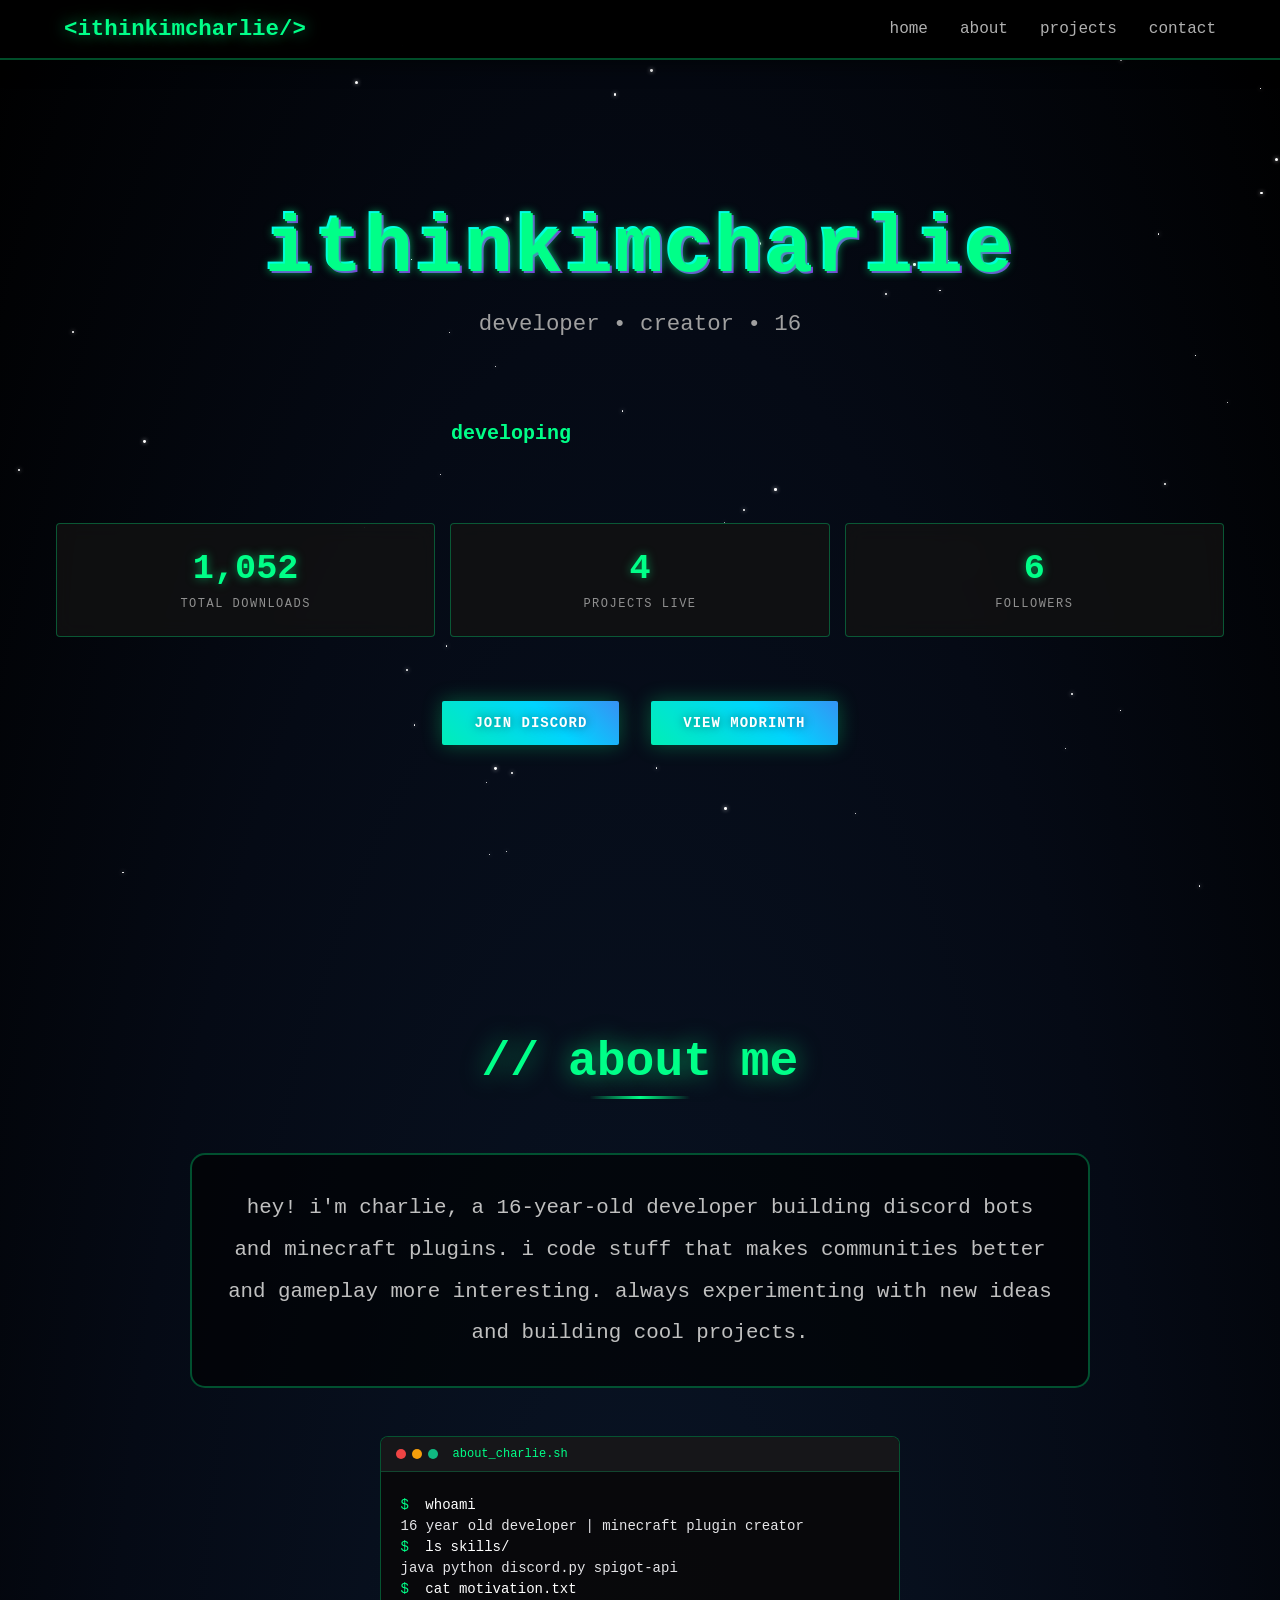
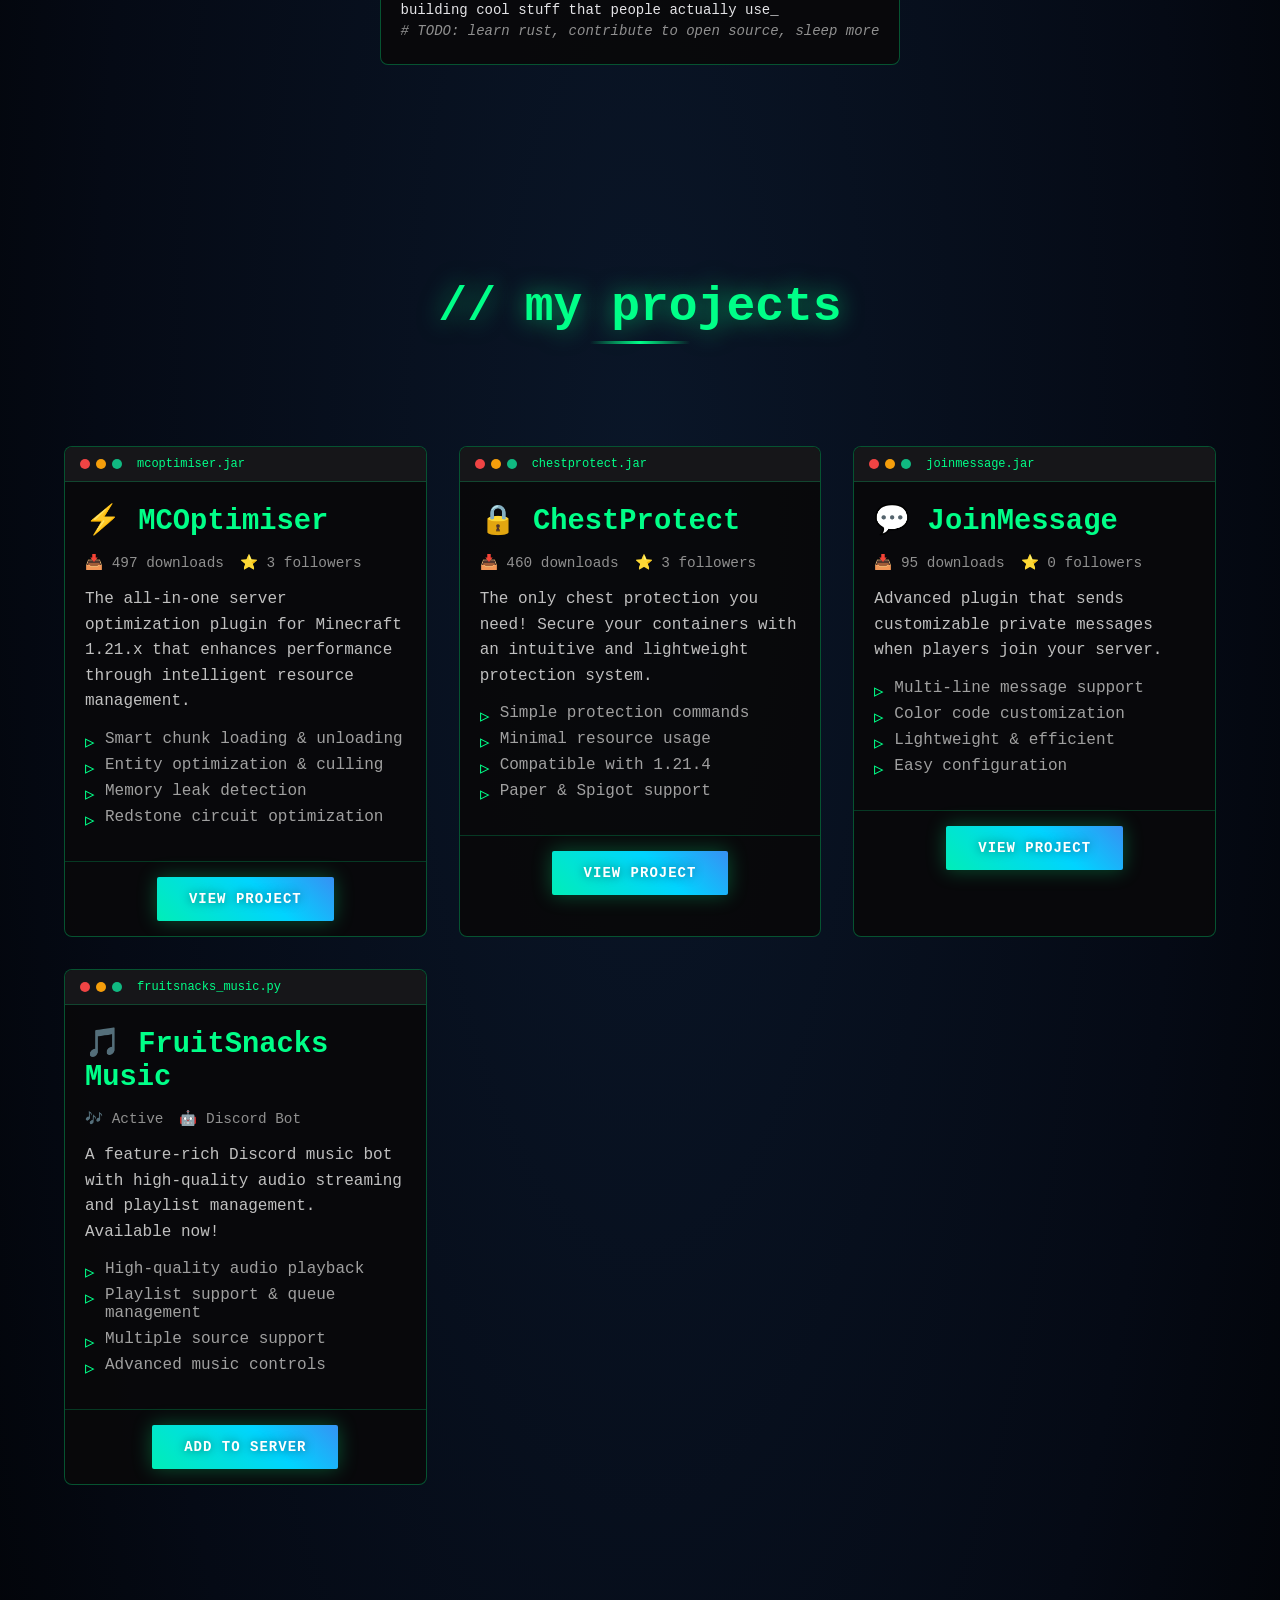
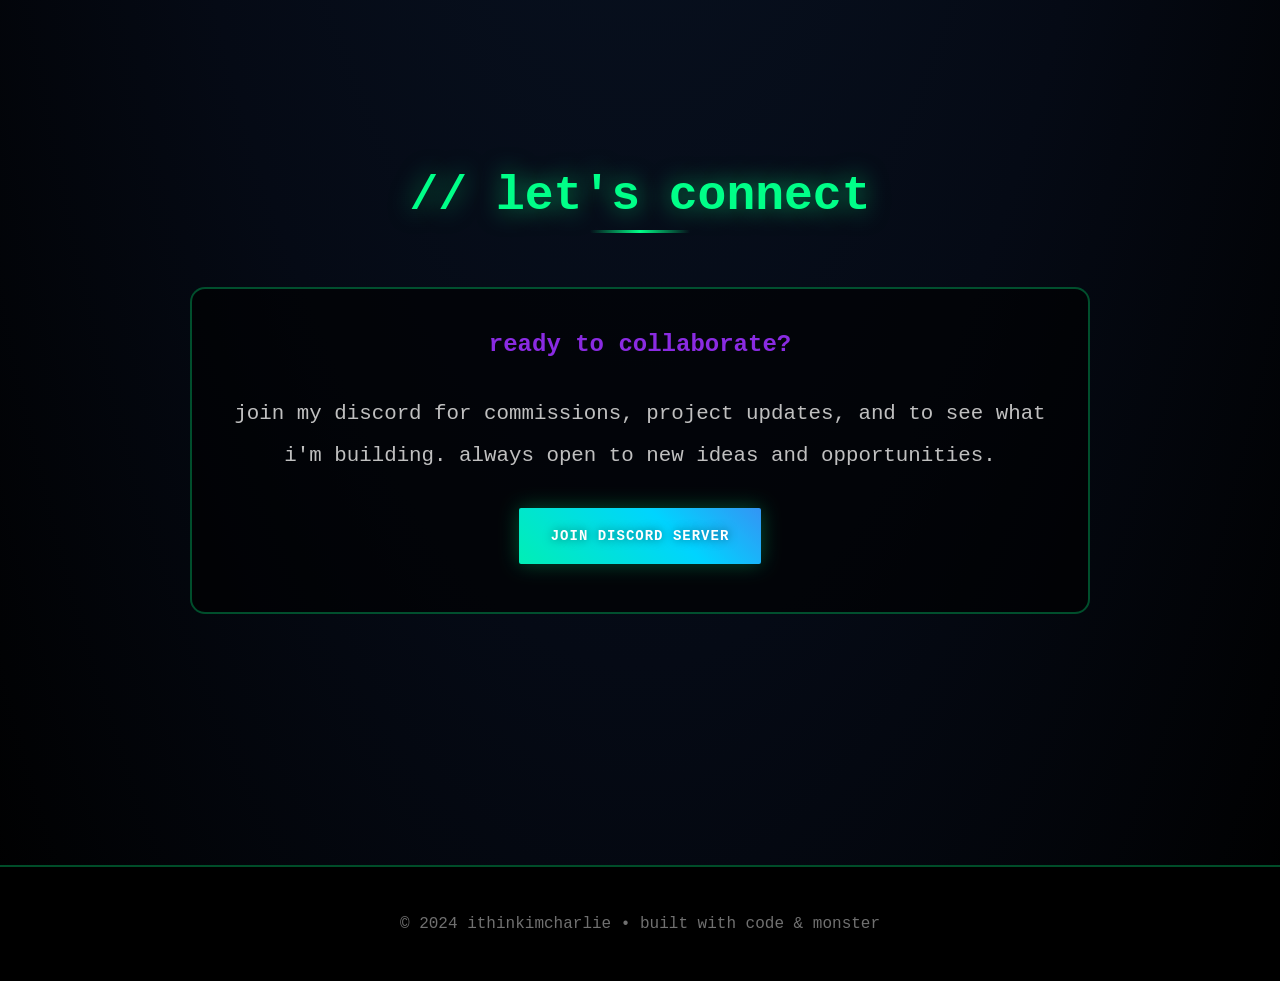
==== index.html @ c71af27c "Update index.html" ====
<!DOCTYPE html>
<html lang="en">
<head>
    <meta charset="UTF-8">
    <meta name="viewport" content="width=device-width, initial-scale=1.0">
    <title>ithinkimcharlie - Developer & Creator</title>
    <link rel="stylesheet" href="styles.css">
</head>
<body>
    <div class="animated-bg">
        <div class="galaxy" id="galaxy"></div>
    </div>

    <nav>
        <div class="logo">&lt;ithinkimcharlie/&gt;</div>
        <div class="hamburger" id="hamburger">
            <span></span>
            <span></span>
            <span></span>
        </div>
        <ul class="nav-links" id="navLinks">
            <li><a href="#home">home</a></li>
            <li><a href="#about">about</a></li>
            <li><a href="#projects">projects</a></li>
            <li><a href="#contact">contact</a></li>
        </ul>
    </nav>

    <section id="home" class="hero">
        <h1 class="glitch">ithinkimcharlie</h1>
        <p>developer • creator • 16</p>
        
        <!-- COMPONENT 1: Text Cycling Loader with "developing" prefix -->
        <div class="loader-container">
            <span class="loader-prefix">developing</span>
            <div class="loader">
                <span>minecraft plugins</span>
                <span>discord bots</span>
                <span>cool projects</span>
            </div>
        </div>

        <!-- COMPONENT 2: Stats Cards -->
        <div class="stats-container-stretched">
            <div class="stat-card-flat">
                <div class="stat-inner">
                    <span class="stat-value">1,052</span>
                    <span class="stat-label">Total Downloads</span>
                </div>
            </div>
            <div class="stat-card-flat">
                <div class="stat-inner">
                    <span class="stat-value">4</span>
                    <span class="stat-label">Projects Live</span>
                </div>
            </div>
            <div class="stat-card-flat">
                <div class="stat-inner">
                    <span class="stat-value">6</span>
                    <span class="stat-label">Followers</span>
                </div>
            </div>
        </div>

        <!-- COMPONENT 4: CTA Buttons (StealthWorm Galaxy style) -->
        <div class="cta-buttons">
            <a href="https://dsc.gg/fruitsnacks" class="add-server-btn" target="_blank">
                <span>Join Discord</span>
            </a>
            <a href="https://modrinth.com/user/therealmangoosey" class="add-server-btn" target="_blank">
                <span>View Modrinth</span>
            </a>
        </div>
    </section>

    <section id="about">
        <h2 class="section-title">// about me</h2>
        <div class="about-content">
            <p>hey! i'm charlie, a 16-year-old developer building discord bots and minecraft plugins. i code stuff that makes communities better and gameplay more interesting. always experimenting with new ideas and building cool projects.</p>
        </div>

        <!-- Terminal Style Info -->
        <div class="terminal-card" style="max-width: 800px; margin: 0 auto;">
            <div class="terminal-header">
                <div class="terminal-buttons">
                    <span class="t-dot red"></span>
                    <span class="t-dot yellow"></span>
                    <span class="t-dot green"></span>
                </div>
                <div class="terminal-title">about_charlie.sh</div>
            </div>
            <div class="terminal-content">
                <p class="t-line"><span class="t-prompt">$</span> whoami</p>
                <p class="t-line t-output">16 year old developer | minecraft plugin creator</p>
                <p class="t-line"><span class="t-prompt">$</span> ls skills/</p>
                <p class="t-line t-output">java  python  discord.py  spigot-api</p>
                <p class="t-line"><span class="t-prompt">$</span> cat motivation.txt</p>
                <p class="t-line t-output">building cool stuff that people actually use_</p>
                <p class="t-line t-comment"># TODO: learn rust, contribute to open source, sleep more</p>
            </div>
        </div>
    </section>

    <section id="projects">
        <h2 class="section-title">// my projects</h2>
        
        <!-- COMPONENT 3: Project Cards (pharmacist-sabot style) -->
        <div class="projects-grid">
            <div class="terminal-card">
                <div class="terminal-header">
                    <div class="terminal-buttons">
                        <span class="t-dot red"></span>
                        <span class="t-dot yellow"></span>
                        <span class="t-dot green"></span>
                    </div>
                    <div class="terminal-title">mcoptimiser.jar</div>
                </div>
                <div class="terminal-content">
                    <h3 class="project-title">⚡ MCOptimiser</h3>
                    <div class="project-stats">
                        <span>📥 497 downloads</span>
                        <span>⭐ 3 followers</span>
                    </div>
                    
                    <p class="project-description">The all-in-one server optimization plugin for Minecraft 1.21.x that enhances performance through intelligent resource management.</p>
                    
                    <ul class="project-features">
                        <li>Smart chunk loading & unloading</li>
                        <li>Entity optimization & culling</li>
                        <li>Memory leak detection</li>
                        <li>Redstone circuit optimization</li>
                    </ul>
                </div>
                <div class="terminal-footer">
                    <a href="https://modrinth.com/plugin/mcoptimiser" class="add-server-btn" target="_blank">
                        <span>View Project</span>
                    </a>
                </div>
            </div>

            <div class="terminal-card">
                <div class="terminal-header">
                    <div class="terminal-buttons">
                        <span class="t-dot red"></span>
                        <span class="t-dot yellow"></span>
                        <span class="t-dot green"></span>
                    </div>
                    <div class="terminal-title">chestprotect.jar</div>
                </div>
                <div class="terminal-content">
                    <h3 class="project-title">🔒 ChestProtect</h3>
                    <div class="project-stats">
                        <span>📥 460 downloads</span>
                        <span>⭐ 3 followers</span>
                    </div>
                    
                    <p class="project-description">The only chest protection you need! Secure your containers with an intuitive and lightweight protection system.</p>
                    
                    <ul class="project-features">
                        <li>Simple protection commands</li>
                        <li>Minimal resource usage</li>
                        <li>Compatible with 1.21.4</li>
                        <li>Paper & Spigot support</li>
                    </ul>
                </div>
                <div class="terminal-footer">
                    <a href="https://modrinth.com/plugin/chestprotect" class="add-server-btn" target="_blank">
                        <span>View Project</span>
                    </a>
                </div>
            </div>

            <div class="terminal-card">
                <div class="terminal-header">
                    <div class="terminal-buttons">
                        <span class="t-dot red"></span>
                        <span class="t-dot yellow"></span>
                        <span class="t-dot green"></span>
                    </div>
                    <div class="terminal-title">joinmessage.jar</div>
                </div>
                <div class="terminal-content">
                    <h3 class="project-title">💬 JoinMessage</h3>
                    <div class="project-stats">
                        <span>📥 95 downloads</span>
                        <span>⭐ 0 followers</span>
                    </div>
                    
                    <p class="project-description">Advanced plugin that sends customizable private messages when players join your server.</p>
                    
                    <ul class="project-features">
                        <li>Multi-line message support</li>
                        <li>Color code customization</li>
                        <li>Lightweight & efficient</li>
                        <li>Easy configuration</li>
                    </ul>
                </div>
                <div class="terminal-footer">
                    <a href="https://modrinth.com/plugin/joinmessage" class="add-server-btn" target="_blank">
                        <span>View Project</span>
                    </a>
                </div>
            </div>

            <div class="terminal-card">
                <div class="terminal-header">
                    <div class="terminal-buttons">
                        <span class="t-dot red"></span>
                        <span class="t-dot yellow"></span>
                        <span class="t-dot green"></span>
                    </div>
                    <div class="terminal-title">fruitsnacks_music.py</div>
                </div>
                <div class="terminal-content">
                    <h3 class="project-title">🎵 FruitSnacks Music</h3>
                    <div class="project-stats">
                        <span>🎶 Active</span>
                        <span>🤖 Discord Bot</span>
                    </div>
                    
                    <p class="project-description">A feature-rich Discord music bot with high-quality audio streaming and playlist management. Available now!</p>
                    
                    <ul class="project-features">
                        <li>High-quality audio playback</li>
                        <li>Playlist support & queue management</li>
                        <li>Multiple source support</li>
                        <li>Advanced music controls</li>
                    </ul>
                </div>
                <div class="terminal-footer">
                    <a href="https://dsc.gg/fruitsnacks" class="add-server-btn" target="_blank">
                        <span>Add to Server</span>
                    </a>
                </div>
            </div>
        </div>
    </section>

    <section id="contact">
        <h2 class="section-title">// let's connect</h2>
        <div class="about-content">
            <h3 style="color: #8a2be2; margin-bottom: 1.5rem; font-size: 1.5rem;">ready to collaborate?</h3>
            <p>join my discord for commissions, project updates, and to see what i'm building. always open to new ideas and opportunities.</p>
            <div style="margin-top: 2rem;">
                <a href="https://dsc.gg/fruitsnacks" class="add-server-btn" target="_blank">
                    <span>Join Discord Server</span>
                </a>
            </div>
        </div>
    </section>

    <footer>
        <p>© 2024 ithinkimcharlie • built with code & monster</p>
    </footer>

    <script>
        // Generate stars
        const galaxy = document.getElementById('galaxy');
        for (let i = 0; i < 500; i++) {
            const star = document.createElement('div');
            star.className = 'star';
            const size = Math.random() * 3 + 0.5;
            star.style.width = size + 'px';
            star.style.height = size + 'px';
            star.style.left = Math.random() * 100 + '%';
            star.style.top = Math.random() * 300 + '%';
            star.style.animationDelay = Math.random() * 5 + 's';
            galaxy.appendChild(star);
        }

        // Mobile menu
        const hamburger = document.getElementById('hamburger');
        const navLinks = document.getElementById('navLinks');
        
        hamburger.addEventListener('click', () => {
            navLinks.classList.toggle('active');
        });

        document.addEventListener('click', (e) => {
            if (!hamburger.contains(e.target) && !navLinks.contains(e.target)) {
                navLinks.classList.remove('active');
            }
        });

        // Smooth scrolling
        document.querySelectorAll('a[href^="#"]').forEach(anchor => {
            anchor.addEventListener('click', function (e) {
                e.preventDefault();
                const target = document.querySelector(this.getAttribute('href'));
                if (target) {
                    target.scrollIntoView({ behavior: 'smooth', block: 'start' });
                }
                navLinks.classList.remove('active');
            });
        });
    </script>
</body>
</html>
---- styles.css ----
* {
    margin: 0;
    padding: 0;
    box-sizing: border-box;
}

html {
    scroll-behavior: smooth;
    overflow-x: hidden;
}

body {
    font-family: 'Courier New', monospace;
    background: radial-gradient(ellipse at center, #0a1628 0%, #050a15 60%, #000 100%);
    color: #fff;
    overflow-x: hidden;
    width: 100%;
    position: relative;
    min-height: 100vh;
}

/* Background Stars */
.animated-bg {
    position: fixed;
    top: 0;
    left: 0;
    width: 100%;
    height: 100%;
    pointer-events: none;
    z-index: 0;
    opacity: 1;
    overflow: hidden;
}

.galaxy {
    position: absolute;
    width: 100%;
    height: 300%;
    overflow: hidden;
}

.star {
    position: absolute;
    background: white;
    border-radius: 50%;
    box-shadow: 0 0 4px rgba(255, 255, 255, 0.8);
    animation: twinkle 3s infinite;
}

@keyframes twinkle {
    0%, 100% { opacity: 0.5; }
    50% { opacity: 1; }
}

/* Navigation */
nav {
    position: fixed;
    top: 0;
    width: 100%;
    background: rgba(0, 0, 0, 0.95);
    backdrop-filter: blur(15px);
    padding: 1rem 5%;
    display: flex;
    justify-content: space-between;
    align-items: center;
    z-index: 1000;
    border-bottom: 2px solid rgba(0, 255, 136, 0.3);
    box-shadow: 0 5px 20px rgba(0, 0, 0, 0.5);
}

.logo {
    font-size: 1.4rem;
    font-weight: bold;
    color: #00ff88;
    text-shadow: 0 0 15px rgba(0, 255, 136, 0.6);
    transition: all 0.3s;
}

.nav-links {
    display: flex;
    gap: 2rem;
    list-style: none;
}

.nav-links a {
    color: #b0b0b0;
    text-decoration: none;
    transition: all 0.3s;
    font-weight: 500;
    position: relative;
    padding: 0.5rem 0;
}

.nav-links a:hover {
    color: #00ff88;
}

.hamburger {
    display: none;
    flex-direction: column;
    gap: 5px;
    cursor: pointer;
}

.hamburger span {
    width: 28px;
    height: 3px;
    background: #00ff88;
    transition: 0.3s;
    border-radius: 3px;
}

/* Hero Section */
.hero {
    position: relative;
    min-height: 100vh;
    display: flex;
    flex-direction: column;
    justify-content: center;
    align-items: center;
    text-align: center;
    padding: 6rem 1rem 3rem;
    z-index: 2;
}

.glitch {
    font-size: clamp(2rem, 8vw, 5rem);
    font-weight: bold;
    color: #00ff88;
    text-shadow: 0 0 10px rgba(0, 255, 136, 0.8), 2px 2px 0 #8a2be2, -2px -2px 0 #00ffff;
    animation: glitch 4s infinite;
    margin-bottom: 1rem;
    letter-spacing: 2px;
}

@keyframes glitch {
    0%, 90%, 100% { transform: translate(0); }
    92% { transform: translate(-3px, 3px); }
    94% { transform: translate(3px, -3px); }
}

.hero p {
    font-size: clamp(1rem, 3vw, 1.4rem);
    color: #a0a0a0;
    margin-bottom: 2.5rem;
}

/* ==========================================================================
   COMPONENT 1: LOADER (by kennyotsu) - WITH "developing" PREFIX
   ========================================================================== */
.loader-container {
    display: flex;
    align-items: center;
    justify-content: center;
    gap: 0.5rem;
    margin: 2rem auto;
    height: 50px;
}

.loader-prefix {
    color: #00ff88;
    font-family: ui-monospace, SFMono-Regular, Menlo, Monaco, Consolas, "Liberation Mono", "Courier New", monospace;
    font-weight: 700;
    font-size: 20px;
}

.loader {
    position: relative;
    width: 250px;
    height: 50px;
}

.loader span {
    position: absolute;
    top: 50%;
    left: 0;
    transform: translateY(-50%);
    color: #00ff88;
    font-family: ui-monospace, SFMono-Regular, Menlo, Monaco, Consolas, "Liberation Mono", "Courier New", monospace;
    font-weight: 700;
    font-size: 20px;
    opacity: 0;
    filter: blur(5px);
    animation: text-cycle 4.5s linear infinite;
}

.loader span:nth-child(1) { animation-delay: 0s; }
.loader span:nth-child(2) { animation-delay: 1.5s; }
.loader span:nth-child(3) { animation-delay: 3s; }

@keyframes text-cycle {
    0% { transform: translateY(100%); opacity: 0; filter: blur(10px); }
    10% { transform: translateY(0); opacity: 1; filter: blur(0px); }
    30% { transform: translateY(0); opacity: 1; filter: blur(0px); }
    40% { transform: translateY(-100%); opacity: 0; filter: blur(10px); }
    100% { transform: translateY(-100%); opacity: 0; }
}

/* ==========================================================================
   COMPONENT 2: STATS CARD (by Spacious74) - Theme matched
   ========================================================================== */
.stats-container-stretched {
    display: flex;
    width: 100%;
    max-width: 1200px;
    gap: 15px;
    justify-content: space-between;
    margin: 2rem auto;
    padding: 0 1rem;
}

.stat-card-flat {
    flex: 1;
    background: rgba(18, 18, 18, 0.8);
    border: 1px solid rgba(0, 255, 136, 0.3);
    padding: 25px;
    border-radius: 4px;
    text-align: center;
    transition: all 0.3s ease;
    backdrop-filter: blur(10px);
}

.stat-card-flat:hover {
    border-color: #00ff88;
    box-shadow: 0 0 20px rgba(0, 255, 136, 0.3);
    transform: translateY(-5px);
}

.stat-value {
    display: block;
    font-size: 2.2rem;
    font-weight: 800;
    color: #00ff88;
    text-shadow: 0 0 10px rgba(0, 255, 136, 0.5);
}

.stat-label {
    color: #909090;
    text-transform: uppercase;
    font-size: 0.75rem;
    letter-spacing: 1.5px;
    margin-top: 8px;
    display: block;
}

/* ==========================================================================
   COMPONENT 4: ADD SERVER BUTTON (by StealthWorm) - GALAXY EFFECT
   ========================================================================== */
.add-server-btn {
    background: linear-gradient(45deg, #00ff88, #00d4ff, #8a2be2, #ff00ff);
    background-size: 300% 300%;
    color: #ffffff;
    padding: 14px 32px;
    font-size: 14px;
    font-weight: 700;
    border: none;
    border-radius: 2px;
    cursor: pointer;
    position: relative;
    transition: 0.4s;
    overflow: hidden;
    text-transform: uppercase;
    letter-spacing: 1px;
    margin: 0 0.5rem;
    text-decoration: none;
    display: inline-block;
    animation: gradient-animation 4s ease infinite;
    box-shadow: 0 0 20px rgba(0, 255, 136, 0.3);
}

@keyframes gradient-animation {
    0% { background-position: 0% 50%; }
    50% { background-position: 100% 50%; }
    100% { background-position: 0% 50%; }
}

.add-server-btn:hover {
    box-shadow: 0 0 40px rgba(138, 43, 226, 0.6), 0 0 60px rgba(0, 255, 136, 0.4);
    transform: translateY(-2px) scale(1.05);
}

.add-server-btn span {
    position: relative;
    z-index: 1;
    text-shadow: 0 0 10px rgba(0, 0, 0, 0.5);
}

.cta-buttons {
    display: flex;
    gap: 1rem;
    flex-wrap: wrap;
    justify-content: center;
    margin-top: 2rem;
}

/* Sections */
section {
    position: relative;
    padding: 5rem 5%;
    z-index: 2;
    min-height: 100vh;
    display: flex;
    flex-direction: column;
    justify-content: center;
    width: 100%;
    max-width: 1400px;
    margin: 0 auto;
}

.section-title {
    font-size: clamp(2rem, 5vw, 3rem);
    text-align: center;
    margin-bottom: 4rem;
    color: #00ff88;
    text-shadow: 0 0 25px rgba(0, 255, 136, 0.6);
    position: relative;
}

.section-title::after {
    content: '';
    position: absolute;
    bottom: -10px;
    left: 50%;
    transform: translateX(-50%);
    width: 100px;
    height: 3px;
    background: linear-gradient(90deg, transparent, #00ff88, transparent);
}

.about-content {
    max-width: 900px;
    margin: 0 auto;
    text-align: center;
    font-size: clamp(1rem, 2.5vw, 1.3rem);
    line-height: 2;
    color: #c0c0c0;
    background: rgba(0, 0, 0, 0.6);
    padding: 2rem;
    border: 2px solid rgba(0, 255, 136, 0.3);
    border-radius: 15px;
    margin-bottom: 3rem;
}

/* ==========================================================================
   COMPONENT 3: PROJECT CARD (by pharmacist-sabot) - Theme matched
   ========================================================================== */
.projects-grid {
    display: grid;
    grid-template-columns: repeat(auto-fit, minmax(350px, 1fr));
    gap: 2rem;
    margin-top: 3rem;
}

.terminal-card {
    background: rgba(9, 9, 11, 0.95);
    border: 1px solid rgba(0, 255, 136, 0.3);
    border-radius: 8px;
    overflow: hidden;
    font-family: 'Courier New', Courier, monospace;
    transition: all 0.3s ease;
}

.terminal-card:hover {
    border-color: #00ff88;
    box-shadow: 0 10px 40px rgba(0, 255, 136, 0.3);
    transform: translateY(-10px);
}

.terminal-header {
    background: rgba(24, 24, 27, 0.9);
    padding: 10px 15px;
    display: flex;
    align-items: center;
    border-bottom: 1px solid rgba(0, 255, 136, 0.2);
}

.terminal-buttons { 
    display: flex; 
    gap: 6px; 
}

.t-dot { 
    width: 10px; 
    height: 10px; 
    border-radius: 50%; 
}

.red { background: #ef4444; }
.yellow { background: #f59e0b; }
.green { background: #10b981; }

.terminal-title {
    margin-left: 15px;
    color: #00ff88;
    font-size: 12px;
}

.terminal-content { 
    padding: 20px; 
}

.t-line { 
    margin: 5px 0; 
    font-size: 14px; 
}

.t-prompt { 
    color: #00ff88; 
    margin-right: 8px; 
}

.t-output { 
    color: #e4e4e7; 
}

.t-comment {
    color: #909090;
    font-style: italic;
}

.project-title {
    font-size: 1.8rem;
    color: #00ff88;
    margin-bottom: 1rem;
    font-weight: 700;
}

.project-stats {
    display: flex;
    gap: 1rem;
    margin-bottom: 1rem;
    font-size: 0.9rem;
    color: #909090;
    flex-wrap: wrap;
}

.project-description {
    margin: 15px 0;
    color: #c0c0c0;
    line-height: 1.6;
}

.project-features {
    list-style: none;
    margin: 15px 0;
}

.project-features li {
    color: #a0a0a0;
    margin: 8px 0;
    padding-left: 20px;
    position: relative;
}

.project-features li::before {
    content: '▹';
    color: #00ff88;
    position: absolute;
    left: 0;
    font-size: 1.2rem;
}

.terminal-footer {
    padding: 15px 20px;
    border-top: 1px solid rgba(0, 255, 136, 0.2);
    display: flex;
    justify-content: center;
}

/* Footer */
footer {
    text-align: center;
    padding: 3rem 1rem;
    background: rgba(0, 0, 0, 0.95);
    border-top: 2px solid rgba(0, 255, 136, 0.3);
    z-index: 2;
    position: relative;
}

footer p {
    color: #707070;
}

/* Responsive */
@media (max-width: 768px) {
    .nav-links {
        position: fixed;
        top: 0;
        left: -100%;
        width: 100%;
        height: 100vh;
        background: rgba(0, 0, 0, 0.98);
        flex-direction: column;
        align-items: center;
        justify-content: center;
        transition: left 0.3s;
        gap: 3rem;
        z-index: 999;
    }

    .nav-links.active {
        left: 0;
    }

    .hamburger {
        display: flex;
        z-index: 1001;
    }

    .stats-container-stretched {
        flex-direction: column;
        max-width: 400px;
    }

    .projects-grid {
        grid-template-columns: 1fr;
    }

    .loader-container {
        flex-direction: column;
        gap: 0;
    }

    .loader {
        width: 200px;
    }

    .loader span, .loader-prefix {
        font-size: 16px;
    }
}
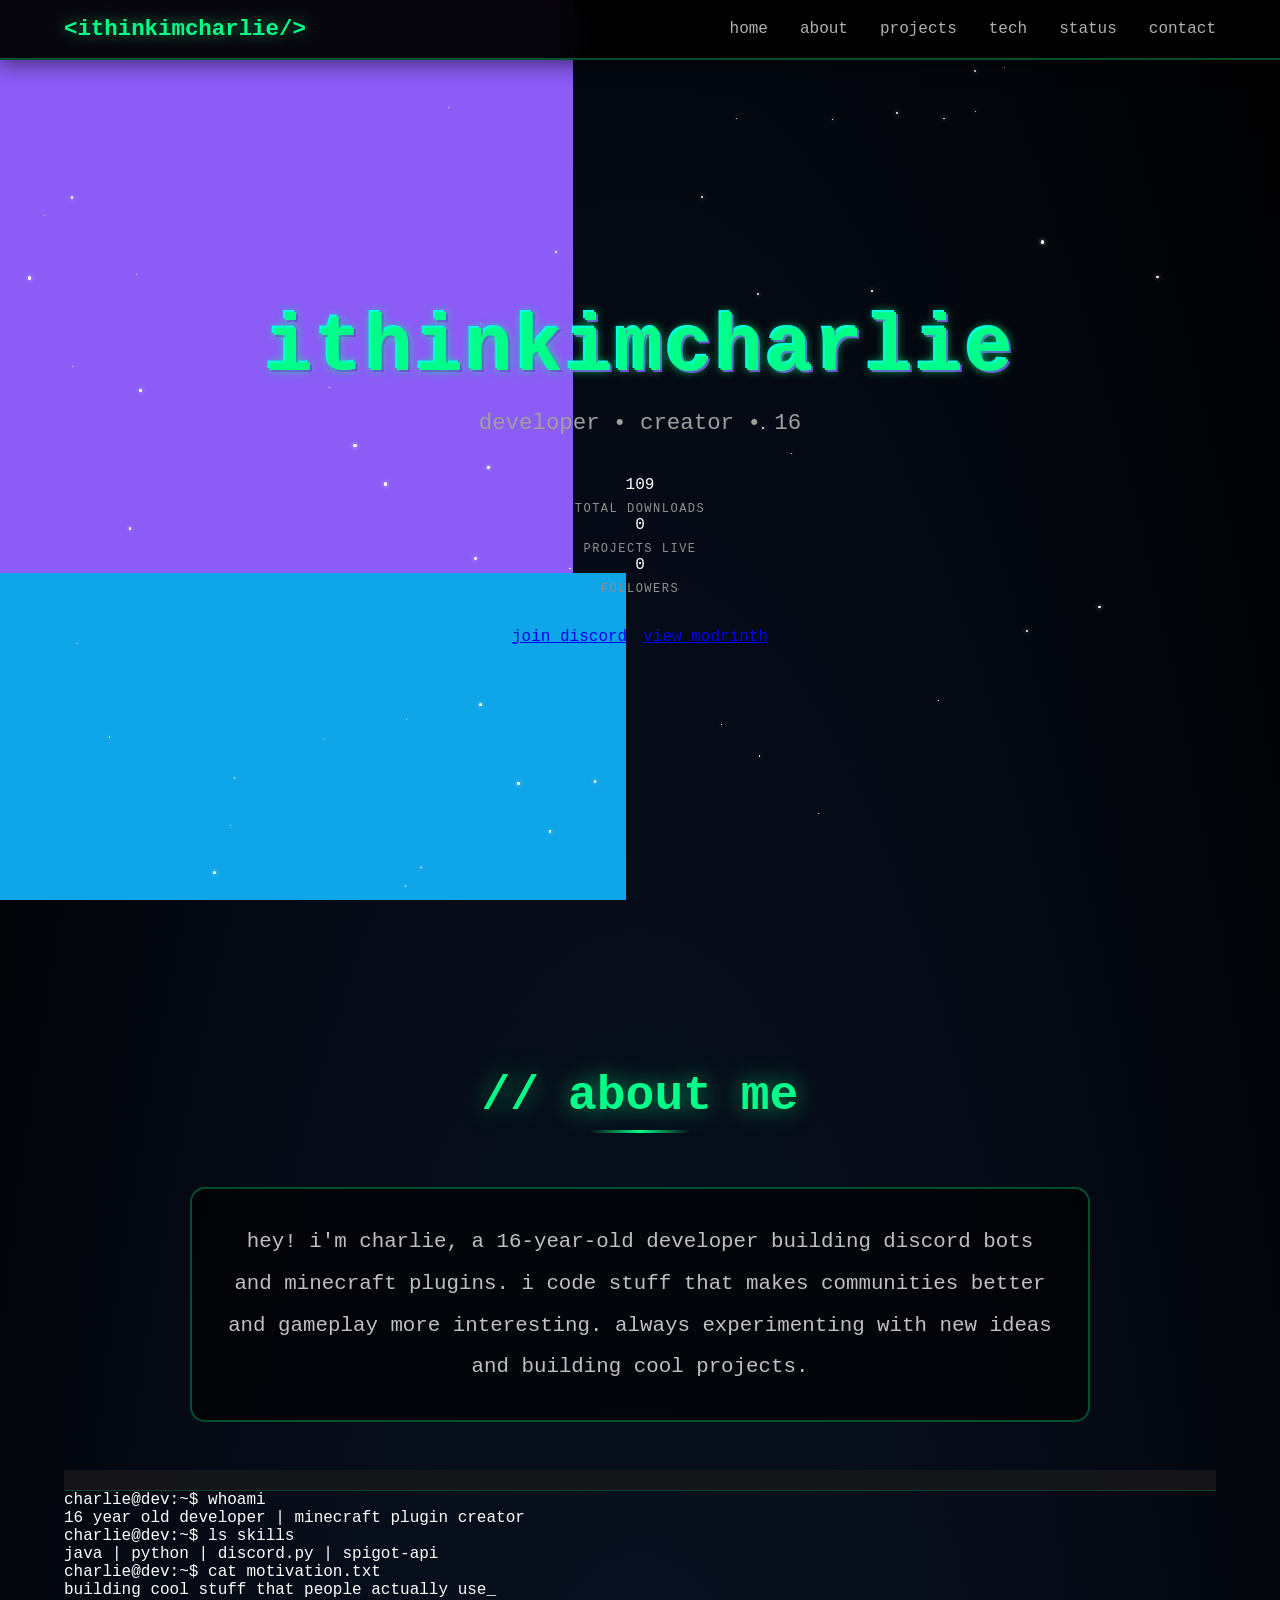
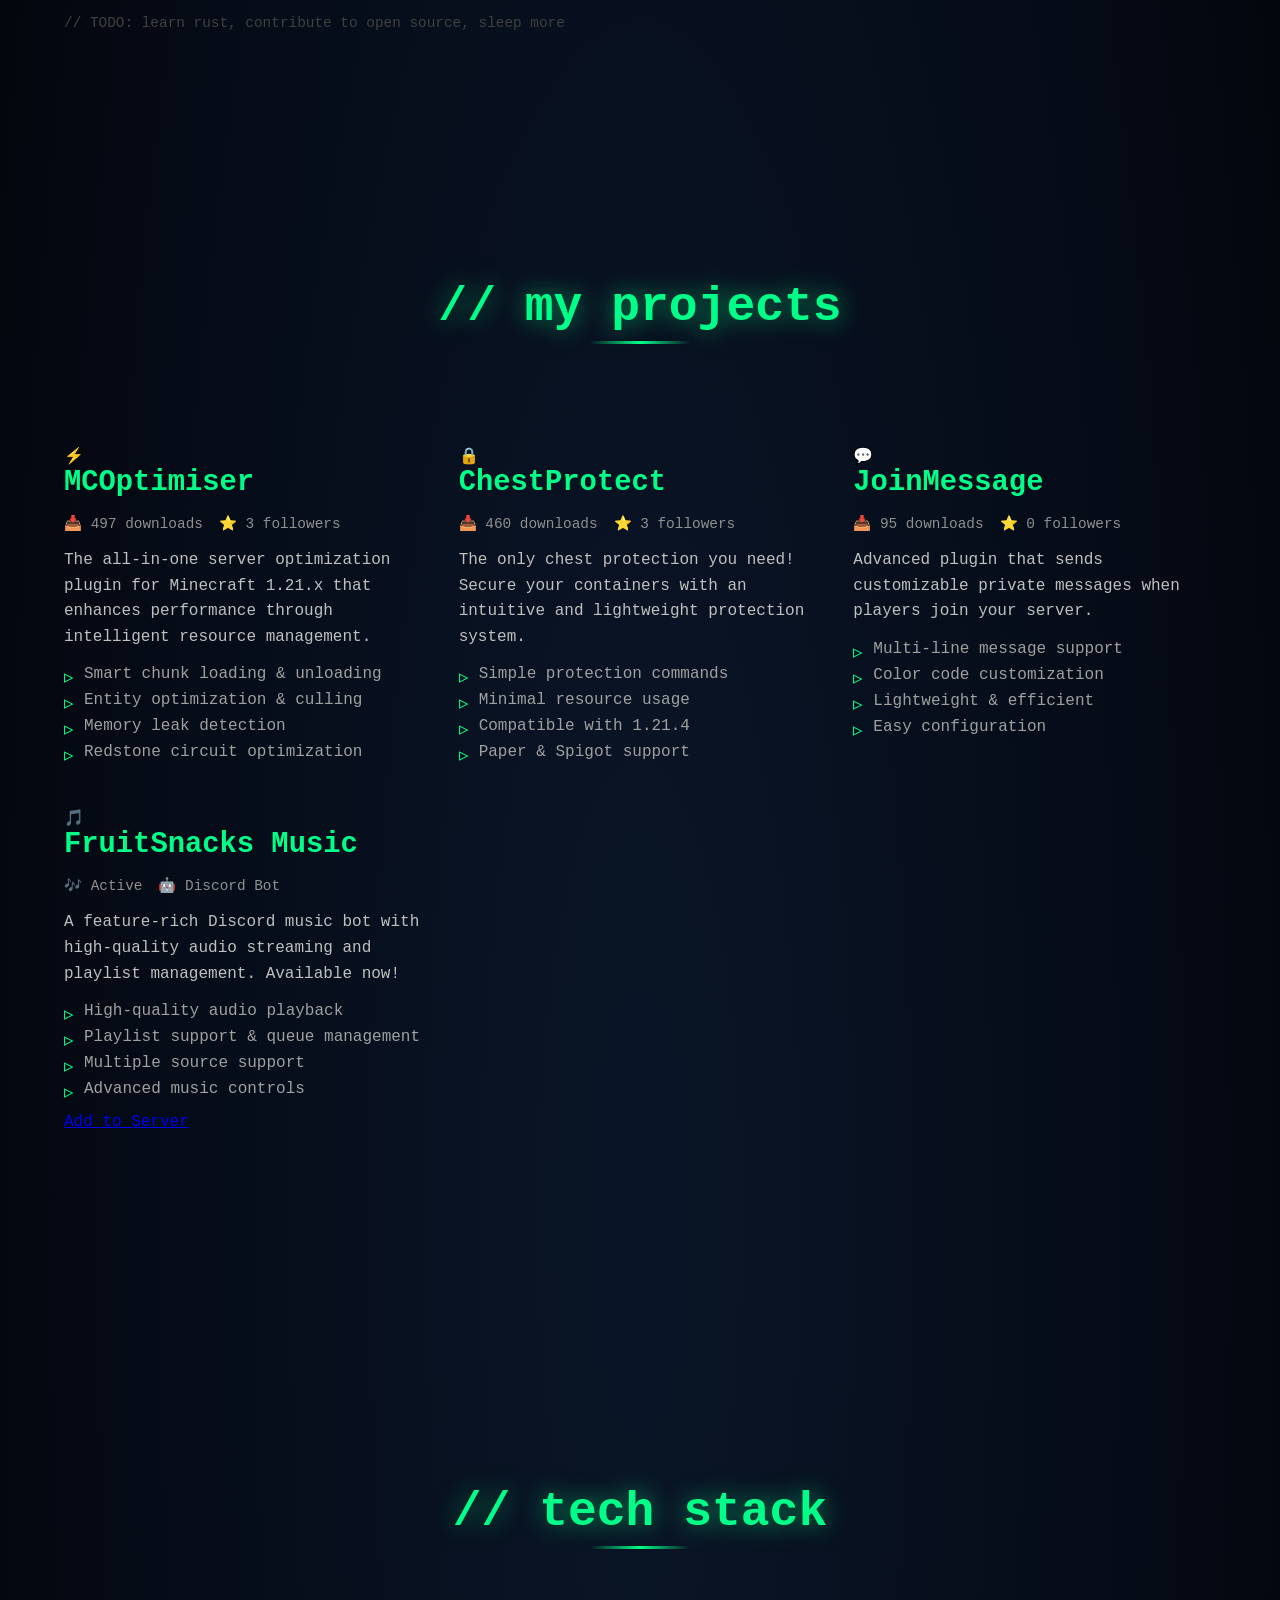
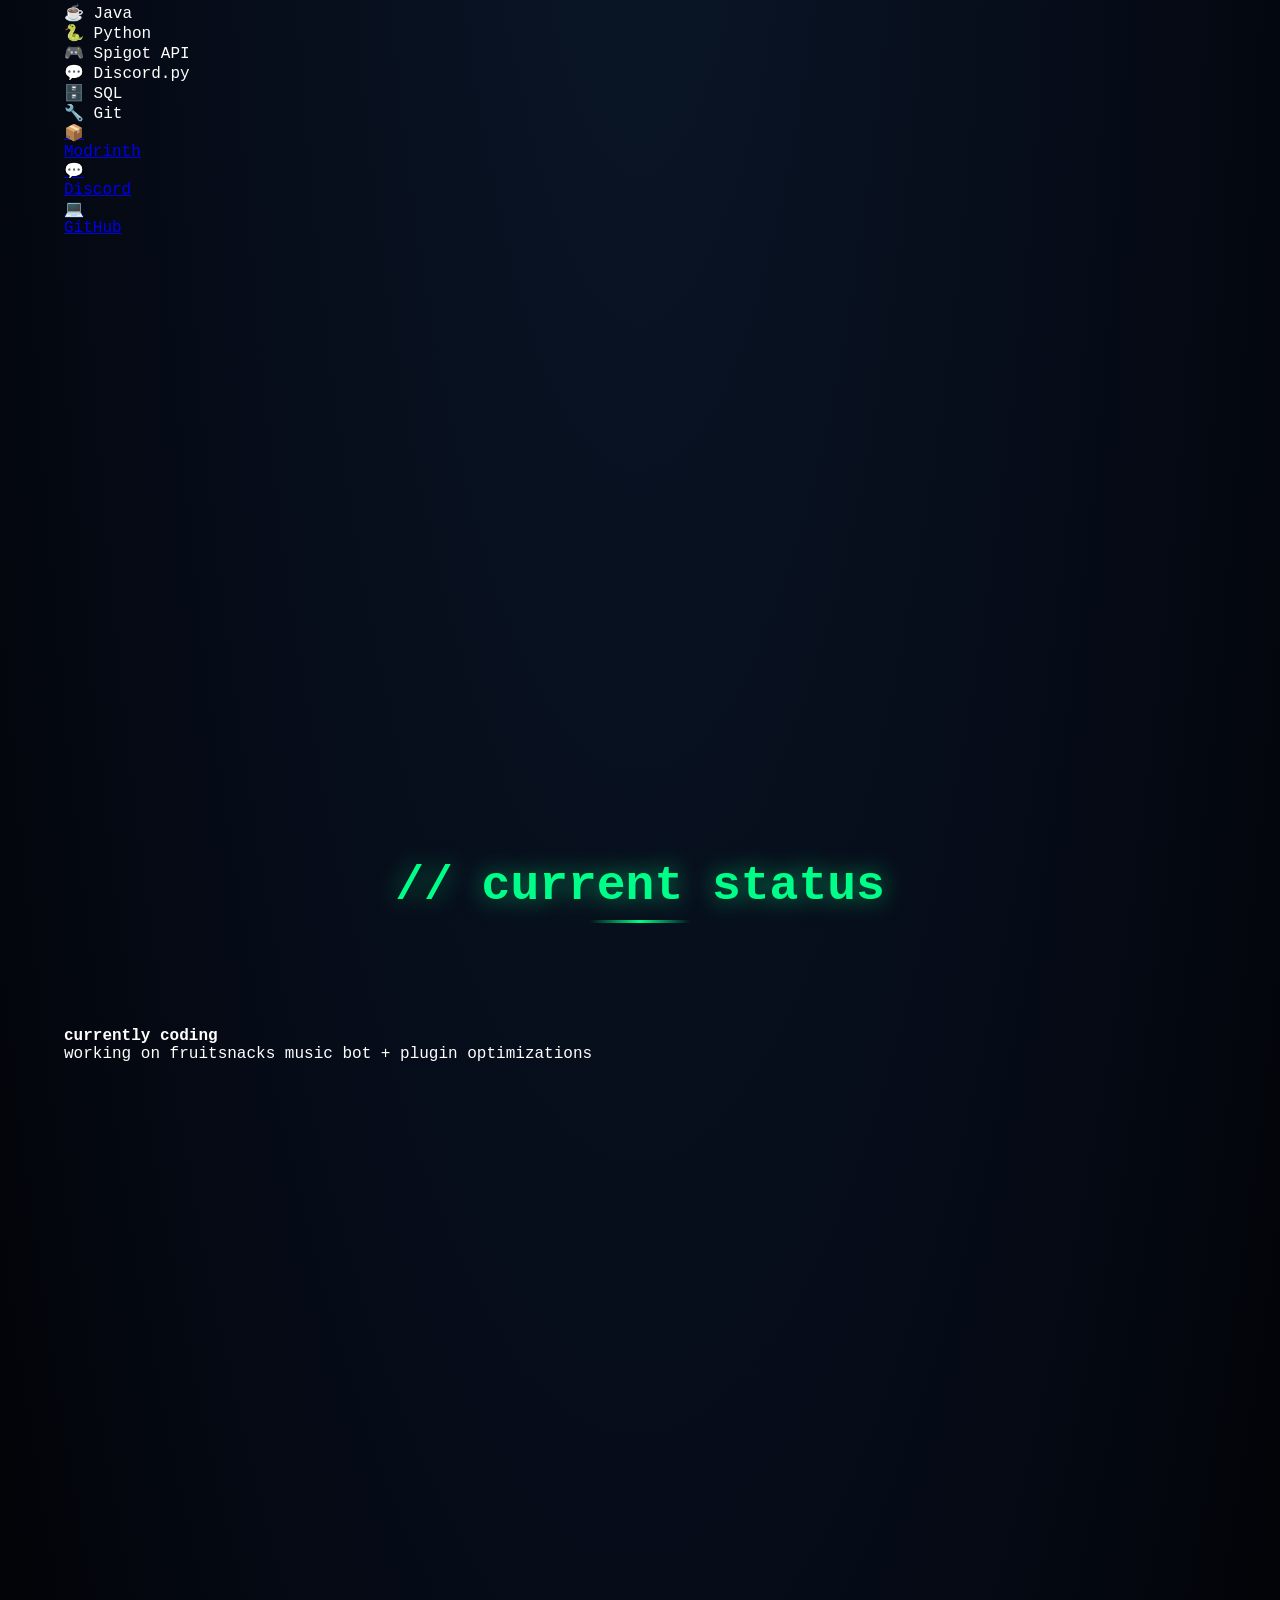
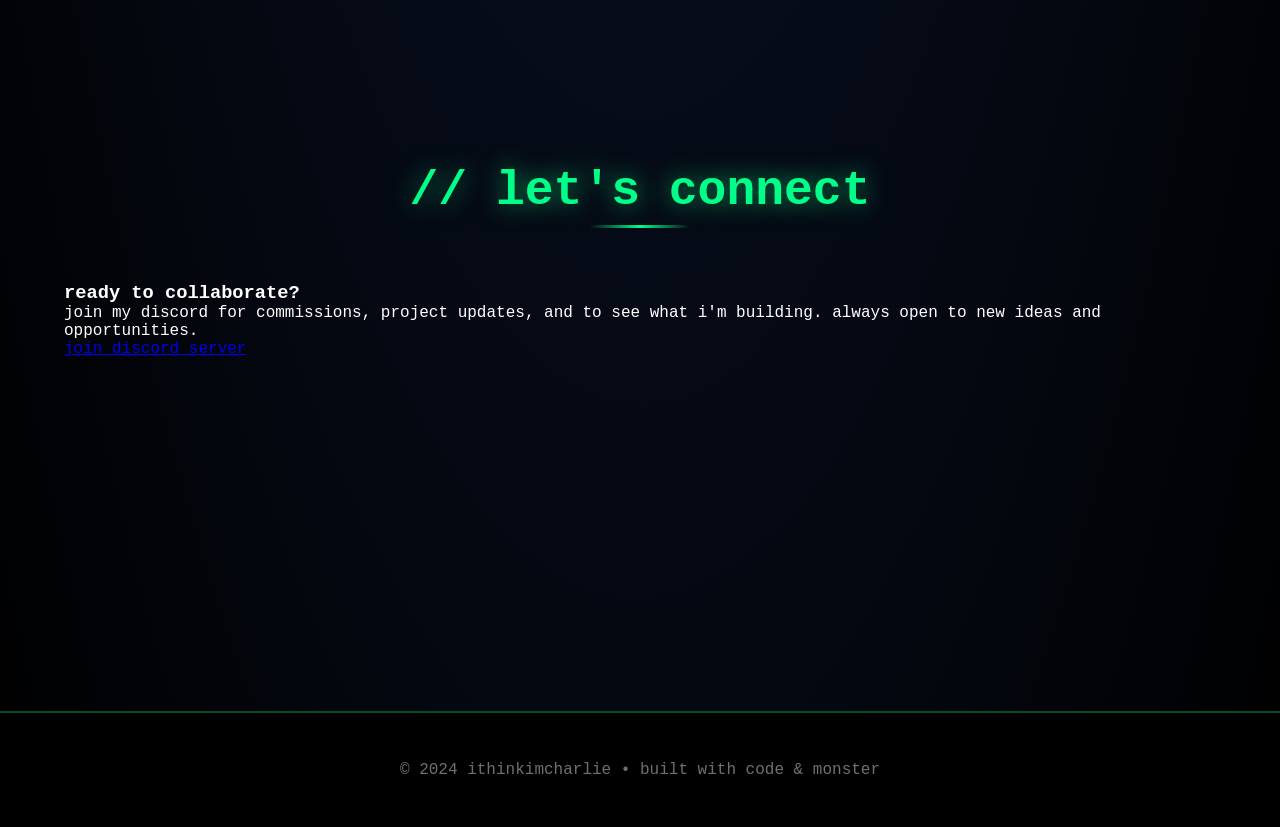
==== commit 6add3baa: "Update index.html" ====
--- a/index.html
+++ b/index.html
@@ -7,9 +7,13 @@
     <link rel="stylesheet" href="styles.css">
 </head>
 <body>
-    <div class="animated-bg">
+    <div class="cursor-dot" id="cursorDot"></div>
+
+    <div class="animated-bg" id="galaxyBg">
         <div class="galaxy" id="galaxy"></div>
     </div>
+
+    <div class="back-to-top" id="backToTop"></div>
 
     <nav>
         <div class="logo">&lt;ithinkimcharlie/&gt;</div>
@@ -22,55 +26,36 @@
             <li><a href="#home">home</a></li>
             <li><a href="#about">about</a></li>
             <li><a href="#projects">projects</a></li>
+            <li><a href="#tech">tech</a></li>
+            <li><a href="#status">status</a></li>
             <li><a href="#contact">contact</a></li>
         </ul>
     </nav>
 
     <section id="home" class="hero">
         <h1 class="glitch">ithinkimcharlie</h1>
-        <p>developer • creator • 16</p>
+        <p class="typing">developer • creator • 16</p>
         
-        <!-- COMPONENT 1: Text Cycling Loader with "developing" prefix -->
-        <div class="loader-container">
-            <span class="loader-prefix">developing</span>
-            <div class="loader">
-                <span>minecraft plugins</span>
-                <span>discord bots</span>
-                <span>cool projects</span>
-            </div>
-        </div>
-
-        <!-- COMPONENT 2: Stats Cards -->
-        <div class="stats-container-stretched">
-            <div class="stat-card-flat">
-                <div class="stat-inner">
-                    <span class="stat-value">1,052</span>
-                    <span class="stat-label">Total Downloads</span>
-                </div>
-            </div>
-            <div class="stat-card-flat">
-                <div class="stat-inner">
-                    <span class="stat-value">4</span>
-                    <span class="stat-label">Projects Live</span>
-                </div>
-            </div>
-            <div class="stat-card-flat">
-                <div class="stat-inner">
-                    <span class="stat-value">6</span>
-                    <span class="stat-label">Followers</span>
-                </div>
-            </div>
-        </div>
-
-        <!-- COMPONENT 4: CTA Buttons (StealthWorm Galaxy style) -->
+        <div class="stats-container">
+            <div class="stat-box glow-card">
+                <div class="stat-number" data-target="1052">0</div>
+                <div class="stat-label">total downloads</div>
+            </div>
+            <div class="stat-box glow-card">
+                <div class="stat-number" data-target="4">0</div>
+                <div class="stat-label">projects live</div>
+            </div>
+            <div class="stat-box glow-card">
+                <div class="stat-number" data-target="6">0</div>
+                <div class="stat-label">followers</div>
+            </div>
+        </div>
+
         <div class="cta-buttons">
-            <a href="https://dsc.gg/fruitsnacks" class="add-server-btn" target="_blank">
-                <span>Join Discord</span>
-            </a>
-            <a href="https://modrinth.com/user/therealmangoosey" class="add-server-btn" target="_blank">
-                <span>View Modrinth</span>
-            </a>
-        </div>
+            <a href="https://dsc.gg/fruitsnacks" class="btn btn-primary" target="_blank">join discord</a>
+            <a href="https://modrinth.com/user/therealmangoosey" class="btn btn-secondary" target="_blank">view modrinth</a>
+        </div>
+        <div class="scroll-indicator"></div>
     </section>
 
     <section id="about">
@@ -79,173 +64,155 @@
             <p>hey! i'm charlie, a 16-year-old developer building discord bots and minecraft plugins. i code stuff that makes communities better and gameplay more interesting. always experimenting with new ideas and building cool projects.</p>
         </div>
 
-        <!-- Terminal Style Info -->
-        <div class="terminal-card" style="max-width: 800px; margin: 0 auto;">
+        <div class="terminal">
             <div class="terminal-header">
-                <div class="terminal-buttons">
-                    <span class="t-dot red"></span>
-                    <span class="t-dot yellow"></span>
-                    <span class="t-dot green"></span>
-                </div>
-                <div class="terminal-title">about_charlie.sh</div>
-            </div>
-            <div class="terminal-content">
-                <p class="t-line"><span class="t-prompt">$</span> whoami</p>
-                <p class="t-line t-output">16 year old developer | minecraft plugin creator</p>
-                <p class="t-line"><span class="t-prompt">$</span> ls skills/</p>
-                <p class="t-line t-output">java  python  discord.py  spigot-api</p>
-                <p class="t-line"><span class="t-prompt">$</span> cat motivation.txt</p>
-                <p class="t-line t-output">building cool stuff that people actually use_</p>
-                <p class="t-line t-comment"># TODO: learn rust, contribute to open source, sleep more</p>
-            </div>
+                <div class="terminal-btn red"></div>
+                <div class="terminal-btn yellow"></div>
+                <div class="terminal-btn green"></div>
+            </div>
+            <div class="terminal-line">charlie@dev:~$ <span>whoami</span></div>
+            <div class="terminal-line">16 year old developer | minecraft plugin creator</div>
+            <div class="terminal-line">charlie@dev:~$ <span>ls skills</span></div>
+            <div class="terminal-line">java | python | discord.py | spigot-api</div>
+            <div class="terminal-line">charlie@dev:~$ <span>cat motivation.txt</span></div>
+            <div class="terminal-line">building cool stuff that people actually use_</div>
+            <div class="terminal-line" style="margin-top: 1rem; color: #404040; font-size: 0.9rem;">// TODO: learn rust, contribute to open source, sleep more</div>
         </div>
     </section>
 
     <section id="projects">
         <h2 class="section-title">// my projects</h2>
+        <div class="projects-grid">
+            <div class="project-card">
+                <div class="project-icon">⚡</div>
+                <h3 class="project-title">MCOptimiser</h3>
+                <div class="project-stats">
+                    <div class="project-stat">
+                        <span>📥</span> 497 downloads
+                    </div>
+                    <div class="project-stat">
+                        <span>⭐</span> 3 followers
+                    </div>
+                </div>
+                <p class="project-description">The all-in-one server optimization plugin for Minecraft 1.21.x that enhances performance through intelligent resource management.</p>
+                <ul class="project-features">
+                    <li>Smart chunk loading & unloading</li>
+                    <li>Entity optimization & culling</li>
+                    <li>Memory leak detection</li>
+                    <li>Redstone circuit optimization</li>
+                </ul>
+            </div>
+
+            <div class="project-card">
+                <div class="project-icon">🔒</div>
+                <h3 class="project-title">ChestProtect</h3>
+                <div class="project-stats">
+                    <div class="project-stat">
+                        <span>📥</span> 460 downloads
+                    </div>
+                    <div class="project-stat">
+                        <span>⭐</span> 3 followers
+                    </div>
+                </div>
+                <p class="project-description">The only chest protection you need! Secure your containers with an intuitive and lightweight protection system.</p>
+                <ul class="project-features">
+                    <li>Simple protection commands</li>
+                    <li>Minimal resource usage</li>
+                    <li>Compatible with 1.21.4</li>
+                    <li>Paper & Spigot support</li>
+                </ul>
+            </div>
+
+            <div class="project-card">
+                <div class="project-icon">💬</div>
+                <h3 class="project-title">JoinMessage</h3>
+                <div class="project-stats">
+                    <div class="project-stat">
+                        <span>📥</span> 95 downloads
+                    </div>
+                    <div class="project-stat">
+                        <span>⭐</span> 0 followers
+                    </div>
+                </div>
+                <p class="project-description">Advanced plugin that sends customizable private messages when players join your server.</p>
+                <ul class="project-features">
+                    <li>Multi-line message support</li>
+                    <li>Color code customization</li>
+                    <li>Lightweight & efficient</li>
+                    <li>Easy configuration</li>
+                </ul>
+            </div>
+
+            <div class="project-card">
+                <div class="project-icon">🎵</div>
+                <h3 class="project-title">FruitSnacks Music</h3>
+                <div class="project-stats">
+                    <div class="project-stat">
+                        <span>🎶</span> Active
+                    </div>
+                    <div class="project-stat">
+                        <span>🤖</span> Discord Bot
+                    </div>
+                </div>
+                <p class="project-description">A feature-rich Discord music bot with high-quality audio streaming and playlist management. Available now!</p>
+                <ul class="project-features">
+                    <li>High-quality audio playback</li>
+                    <li>Playlist support & queue management</li>
+                    <li>Multiple source support</li>
+                    <li>Advanced music controls</li>
+                </ul>
+                <a href="https://dsc.gg/fruitsnacks" class="animated-border-btn" target="_blank">Add to Server</a>
+            </div>
+        </div>
+    </section>
+
+    <section id="tech">
+        <h2 class="section-title">// tech stack</h2>
+        <div class="tech-stack">
+            <div class="tech-item">☕ Java</div>
+            <div class="tech-item">🐍 Python</div>
+            <div class="tech-item">🎮 Spigot API</div>
+            <div class="tech-item">💬 Discord.py</div>
+            <div class="tech-item">🗄️ SQL</div>
+            <div class="tech-item">🔧 Git</div>
+        </div>
+
+        <div class="links-grid">
+            <a href="https://modrinth.com/user/therealmangoosey" class="link-card" target="_blank">
+                <div class="link-icon">📦</div>
+                <div class="link-title">Modrinth</div>
+            </a>
+            <a href="https://dsc.gg/fruitsnacks" class="link-card" target="_blank">
+                <div class="link-icon">💬</div>
+                <div class="link-title">Discord</div>
+            </a>
+            <a href="https://github.com/therealmangoosey" class="link-card" target="_blank">
+                <div class="link-icon">💻</div>
+                <div class="link-title">GitHub</div>
+            </a>
+        </div>
+    </section>
+
+    <section id="status">
+        <h2 class="section-title">// current status</h2>
         
-        <!-- COMPONENT 3: Project Cards (pharmacist-sabot style) -->
-        <div class="projects-grid">
-            <div class="terminal-card">
-                <div class="terminal-header">
-                    <div class="terminal-buttons">
-                        <span class="t-dot red"></span>
-                        <span class="t-dot yellow"></span>
-                        <span class="t-dot green"></span>
-                    </div>
-                    <div class="terminal-title">mcoptimiser.jar</div>
-                </div>
-                <div class="terminal-content">
-                    <h3 class="project-title">⚡ MCOptimiser</h3>
-                    <div class="project-stats">
-                        <span>📥 497 downloads</span>
-                        <span>⭐ 3 followers</span>
-                    </div>
-                    
-                    <p class="project-description">The all-in-one server optimization plugin for Minecraft 1.21.x that enhances performance through intelligent resource management.</p>
-                    
-                    <ul class="project-features">
-                        <li>Smart chunk loading & unloading</li>
-                        <li>Entity optimization & culling</li>
-                        <li>Memory leak detection</li>
-                        <li>Redstone circuit optimization</li>
-                    </ul>
-                </div>
-                <div class="terminal-footer">
-                    <a href="https://modrinth.com/plugin/mcoptimiser" class="add-server-btn" target="_blank">
-                        <span>View Project</span>
-                    </a>
-                </div>
-            </div>
-
-            <div class="terminal-card">
-                <div class="terminal-header">
-                    <div class="terminal-buttons">
-                        <span class="t-dot red"></span>
-                        <span class="t-dot yellow"></span>
-                        <span class="t-dot green"></span>
-                    </div>
-                    <div class="terminal-title">chestprotect.jar</div>
-                </div>
-                <div class="terminal-content">
-                    <h3 class="project-title">🔒 ChestProtect</h3>
-                    <div class="project-stats">
-                        <span>📥 460 downloads</span>
-                        <span>⭐ 3 followers</span>
-                    </div>
-                    
-                    <p class="project-description">The only chest protection you need! Secure your containers with an intuitive and lightweight protection system.</p>
-                    
-                    <ul class="project-features">
-                        <li>Simple protection commands</li>
-                        <li>Minimal resource usage</li>
-                        <li>Compatible with 1.21.4</li>
-                        <li>Paper & Spigot support</li>
-                    </ul>
-                </div>
-                <div class="terminal-footer">
-                    <a href="https://modrinth.com/plugin/chestprotect" class="add-server-btn" target="_blank">
-                        <span>View Project</span>
-                    </a>
-                </div>
-            </div>
-
-            <div class="terminal-card">
-                <div class="terminal-header">
-                    <div class="terminal-buttons">
-                        <span class="t-dot red"></span>
-                        <span class="t-dot yellow"></span>
-                        <span class="t-dot green"></span>
-                    </div>
-                    <div class="terminal-title">joinmessage.jar</div>
-                </div>
-                <div class="terminal-content">
-                    <h3 class="project-title">💬 JoinMessage</h3>
-                    <div class="project-stats">
-                        <span>📥 95 downloads</span>
-                        <span>⭐ 0 followers</span>
-                    </div>
-                    
-                    <p class="project-description">Advanced plugin that sends customizable private messages when players join your server.</p>
-                    
-                    <ul class="project-features">
-                        <li>Multi-line message support</li>
-                        <li>Color code customization</li>
-                        <li>Lightweight & efficient</li>
-                        <li>Easy configuration</li>
-                    </ul>
-                </div>
-                <div class="terminal-footer">
-                    <a href="https://modrinth.com/plugin/joinmessage" class="add-server-btn" target="_blank">
-                        <span>View Project</span>
-                    </a>
-                </div>
-            </div>
-
-            <div class="terminal-card">
-                <div class="terminal-header">
-                    <div class="terminal-buttons">
-                        <span class="t-dot red"></span>
-                        <span class="t-dot yellow"></span>
-                        <span class="t-dot green"></span>
-                    </div>
-                    <div class="terminal-title">fruitsnacks_music.py</div>
-                </div>
-                <div class="terminal-content">
-                    <h3 class="project-title">🎵 FruitSnacks Music</h3>
-                    <div class="project-stats">
-                        <span>🎶 Active</span>
-                        <span>🤖 Discord Bot</span>
-                    </div>
-                    
-                    <p class="project-description">A feature-rich Discord music bot with high-quality audio streaming and playlist management. Available now!</p>
-                    
-                    <ul class="project-features">
-                        <li>High-quality audio playback</li>
-                        <li>Playlist support & queue management</li>
-                        <li>Multiple source support</li>
-                        <li>Advanced music controls</li>
-                    </ul>
-                </div>
-                <div class="terminal-footer">
-                    <a href="https://dsc.gg/fruitsnacks" class="add-server-btn" target="_blank">
-                        <span>Add to Server</span>
-                    </a>
-                </div>
-            </div>
+        <div class="loader"></div>
+        
+        <div class="status-box glow-card">
+            <div>
+                <span class="status-indicator"></span>
+                <strong class="animated-border-btn">currently coding</strong>
+            </div>
+            <p class="status-text">working on fruitsnacks music bot + plugin optimizations</p>
         </div>
     </section>
 
     <section id="contact">
         <h2 class="section-title">// let's connect</h2>
-        <div class="about-content">
-            <h3 style="color: #8a2be2; margin-bottom: 1.5rem; font-size: 1.5rem;">ready to collaborate?</h3>
+        <div class="contact-card">
+            <h3>ready to collaborate?</h3>
             <p>join my discord for commissions, project updates, and to see what i'm building. always open to new ideas and opportunities.</p>
-            <div style="margin-top: 2rem;">
-                <a href="https://dsc.gg/fruitsnacks" class="add-server-btn" target="_blank">
-                    <span>Join Discord Server</span>
-                </a>
-            </div>
+            <a href="https://dsc.gg/fruitsnacks" class="btn btn-secondary" target="_blank">join discord server</a>
         </div>
     </section>
 
@@ -254,8 +221,63 @@
     </footer>
 
     <script>
-        // Generate stars
+        // Cursor trail effect with custom cursor
+        const cursorDot = document.getElementById('cursorDot');
+        const trails = [];
+        const trailLength = 15;
+
+        // Only show custom cursor on desktop
+        if (window.innerWidth > 768) {
+            for (let i = 0; i < trailLength; i++) {
+                const trail = document.createElement('div');
+                trail.className = 'cursor-trail';
+                document.body.appendChild(trail);
+                trails.push(trail);
+            }
+
+            let mouseX = 0, mouseY = 0;
+            let cursorX = 0, cursorY = 0;
+
+            document.addEventListener('mousemove', (e) => {
+                mouseX = e.clientX;
+                mouseY = e.clientY;
+            });
+
+            function animateCursor() {
+                cursorX += (mouseX - cursorX) * 0.2;
+                cursorY += (mouseY - cursorY) * 0.2;
+
+                cursorDot.style.left = (cursorX - 10) + 'px';
+                cursorDot.style.top = (cursorY - 10) + 'px';
+
+                let prevX = cursorX;
+                let prevY = cursorY;
+
+                trails.forEach((trail, index) => {
+                    const currentX = parseFloat(trail.style.left) || cursorX;
+                    const currentY = parseFloat(trail.style.top) || cursorY;
+                    
+                    const newX = currentX + (prevX - currentX) * 0.3;
+                    const newY = currentY + (prevY - currentY) * 0.3;
+                    
+                    trail.style.left = (newX - 5) + 'px';
+                    trail.style.top = (newY - 5) + 'px';
+                    trail.style.opacity = (trailLength - index) / trailLength * 0.6;
+                    
+                    prevX = currentX;
+                    prevY = currentY;
+                });
+
+                requestAnimationFrame(animateCursor);
+            }
+
+            animateCursor();
+        }
+
+        // Galaxy effect
         const galaxy = document.getElementById('galaxy');
+        
+        // More stars spread across larger area
         for (let i = 0; i < 500; i++) {
             const star = document.createElement('div');
             star.className = 'star';
@@ -265,21 +287,106 @@
             star.style.left = Math.random() * 100 + '%';
             star.style.top = Math.random() * 300 + '%';
             star.style.animationDelay = Math.random() * 5 + 's';
+            star.style.animationDuration = (Math.random() * 4 + 2) + 's';
             galaxy.appendChild(star);
         }
 
-        // Mobile menu
-        const hamburger = document.getElementById('hamburger');
-        const navLinks = document.getElementById('navLinks');
-        
-        hamburger.addEventListener('click', () => {
-            navLinks.classList.toggle('active');
-        });
-
-        document.addEventListener('click', (e) => {
-            if (!hamburger.contains(e.target) && !navLinks.contains(e.target)) {
-                navLinks.classList.remove('active');
+        // Nebulas
+        const colors = ['#1e3a8a', '#7c3aed', '#06b6d4', '#3b82f6', '#8b5cf6', '#0ea5e9'];
+        for (let i = 0; i < 12; i++) {
+            const nebula = document.createElement('div');
+            nebula.className = 'nebula';
+            const size = Math.random() * 600 + 400;
+            nebula.style.width = size + 'px';
+            nebula.style.height = size + 'px';
+            nebula.style.left = Math.random() * 100 + '%';
+            nebula.style.top = Math.random() * 300 + '%';
+            nebula.style.background = colors[Math.floor(Math.random() * colors.length)];
+            nebula.style.animationDelay = Math.random() * 8 + 's';
+            nebula.style.animationDuration = (Math.random() * 8 + 12) + 's';
+            galaxy.appendChild(nebula);
+        }
+
+        const galaxyBg = document.getElementById('galaxyBg');
+        const backToTop = document.getElementById('backToTop');
+
+        window.addEventListener('scroll', () => {
+            const scrollPos = window.scrollY;
+            const windowHeight = window.innerHeight;
+
+            // Back to top button
+            if (scrollPos > windowHeight * 0.5) {
+                backToTop.classList.add('visible');
+            } else {
+                backToTop.classList.remove('visible');
             }
+
+            // Hide scroll indicator
+            const scrollIndicator = document.querySelector('.scroll-indicator');
+            if (scrollIndicator) {
+                if (scrollPos > 100) {
+                    scrollIndicator.style.opacity = '0';
+                    scrollIndicator.style.pointerEvents = 'none';
+                } else {
+                    scrollIndicator.style.opacity = '1';
+                    scrollIndicator.style.pointerEvents = 'all';
+                }
+            }
+        });
+
+        // Back to top functionality
+        backToTop.addEventListener('click', () => {
+            window.scrollTo({ top: 0, behavior: 'smooth' });
+        });
+
+        // Animated counter
+        const animateCounter = (element) => {
+            const target = parseInt(element.getAttribute('data-target'));
+            const duration = 2000;
+            const increment = target / (duration / 16);
+            let current = 0;
+
+            const updateCounter = () => {
+                current += increment;
+                if (current < target) {
+                    element.textContent = Math.floor(current);
+                    requestAnimationFrame(updateCounter);
+                } else {
+                    element.textContent = target;
+                }
+            };
+
+            updateCounter();
+        };
+
+        // Intersection Observer for animations
+        const observerOptions = {
+            threshold: 0.2,
+            rootMargin: '0px'
+        };
+
+        const observer = new IntersectionObserver((entries) => {
+            entries.forEach(entry => {
+                if (entry.isIntersecting) {
+                    entry.target.style.opacity = '1';
+                    entry.target.style.transform = 'translateY(0)';
+                    
+                    if (entry.target.classList.contains('stat-number')) {
+                        animateCounter(entry.target);
+                    }
+                }
+            });
+        }, observerOptions);
+
+        document.querySelectorAll('.about-content, .terminal, .status-box, .contact-card, .tech-item').forEach(el => {
+            el.style.opacity = '0';
+            el.style.transform = 'translateY(50px)';
+            el.style.transition = 'opacity 0.8s ease, transform 0.8s ease';
+            observer.observe(el);
+        });
+
+        document.querySelectorAll('.stat-number').forEach(el => {
+            observer.observe(el);
         });
 
         // Smooth scrolling
@@ -293,6 +400,34 @@
                 navLinks.classList.remove('active');
             });
         });
+
+        // Mobile menu toggle
+        const hamburger = document.getElementById('hamburger');
+        const navLinks = document.getElementById('navLinks');
+        
+        hamburger.addEventListener('click', () => {
+            navLinks.classList.toggle('active');
+        });
+
+        // Close menu when clicking outside
+        document.addEventListener('click', (e) => {
+            if (!hamburger.contains(e.target) && !navLinks.contains(e.target)) {
+                navLinks.classList.remove('active');
+            }
+        });
+
+        // Parallax effect (desktop only)
+        if (window.innerWidth > 768) {
+            window.addEventListener('scroll', () => {
+                const scrolled = window.pageYOffset;
+                const parallaxElements = document.querySelectorAll('.hero');
+                
+                parallaxElements.forEach(el => {
+                    const speed = 0.3;
+                    el.style.transform = `translateY(${scrolled * speed}px)`;
+                });
+            });
+        }
     </script>
 </body>
 </html>
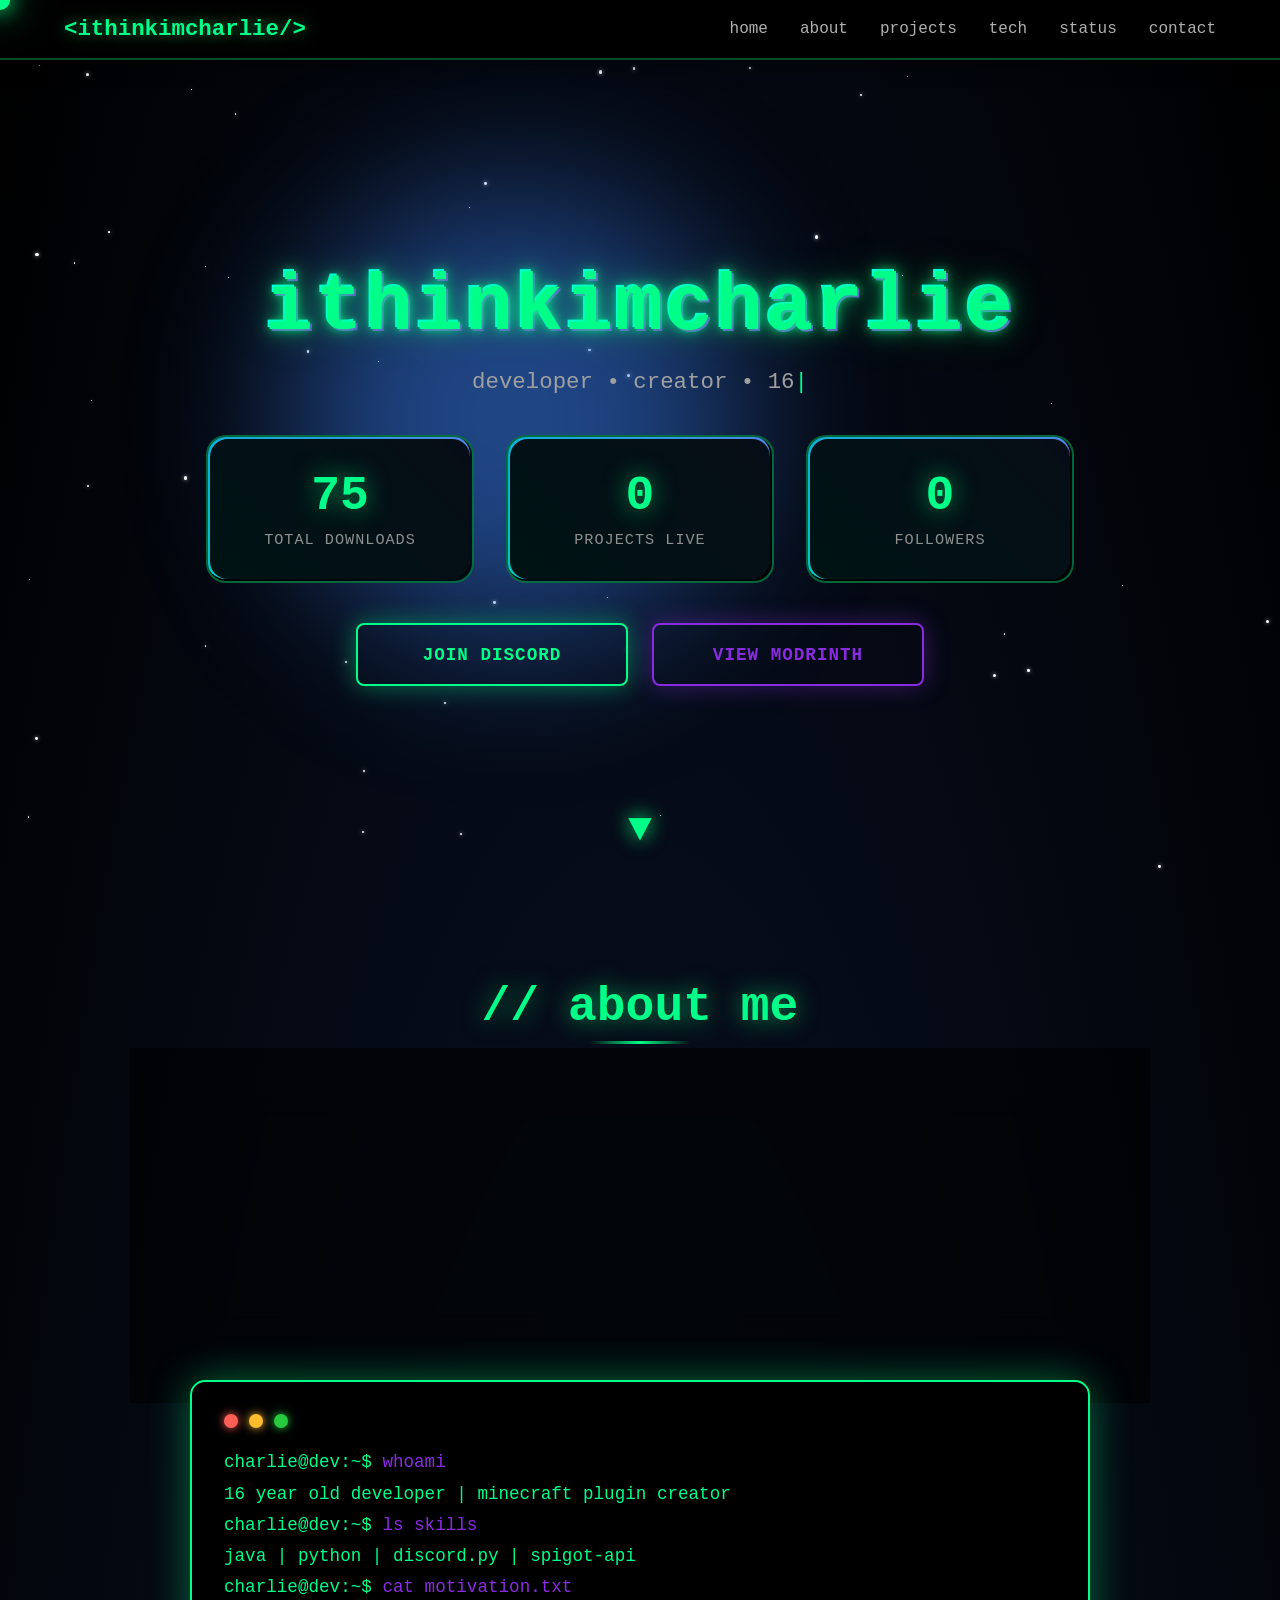
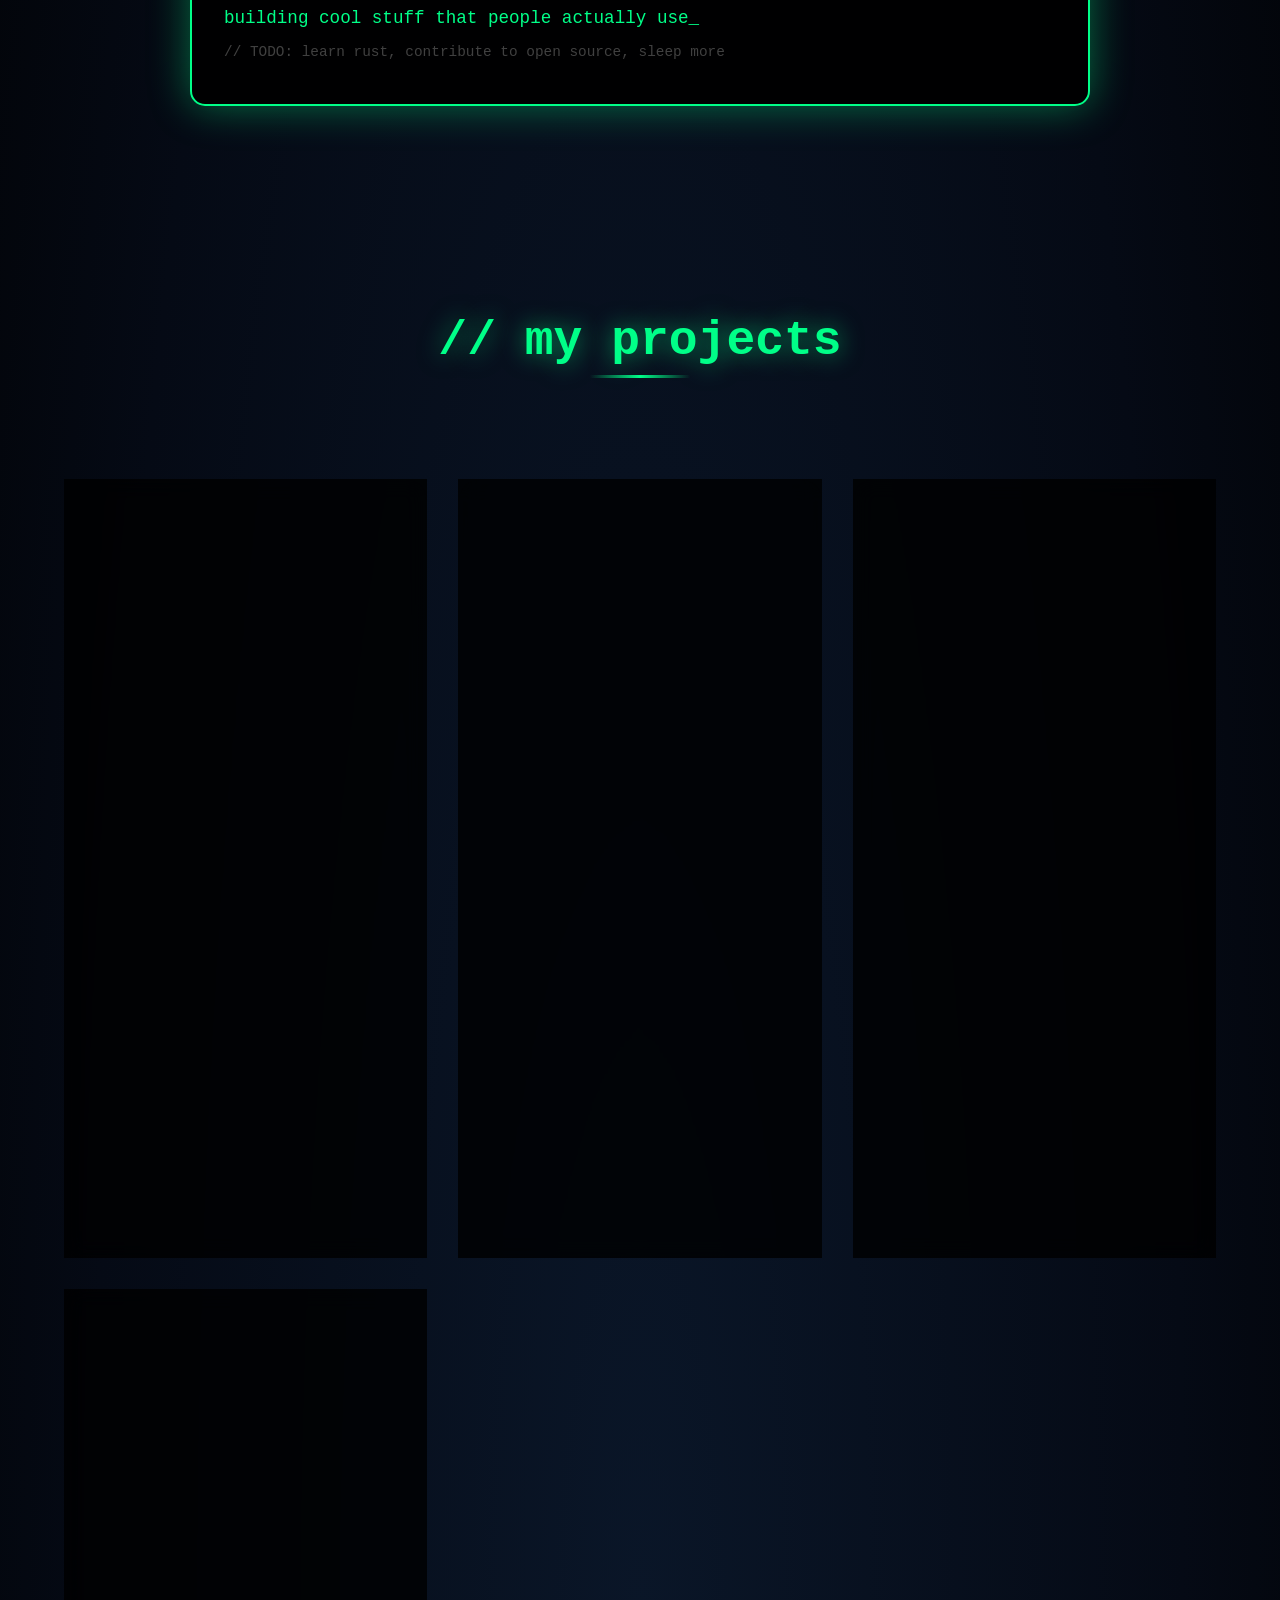
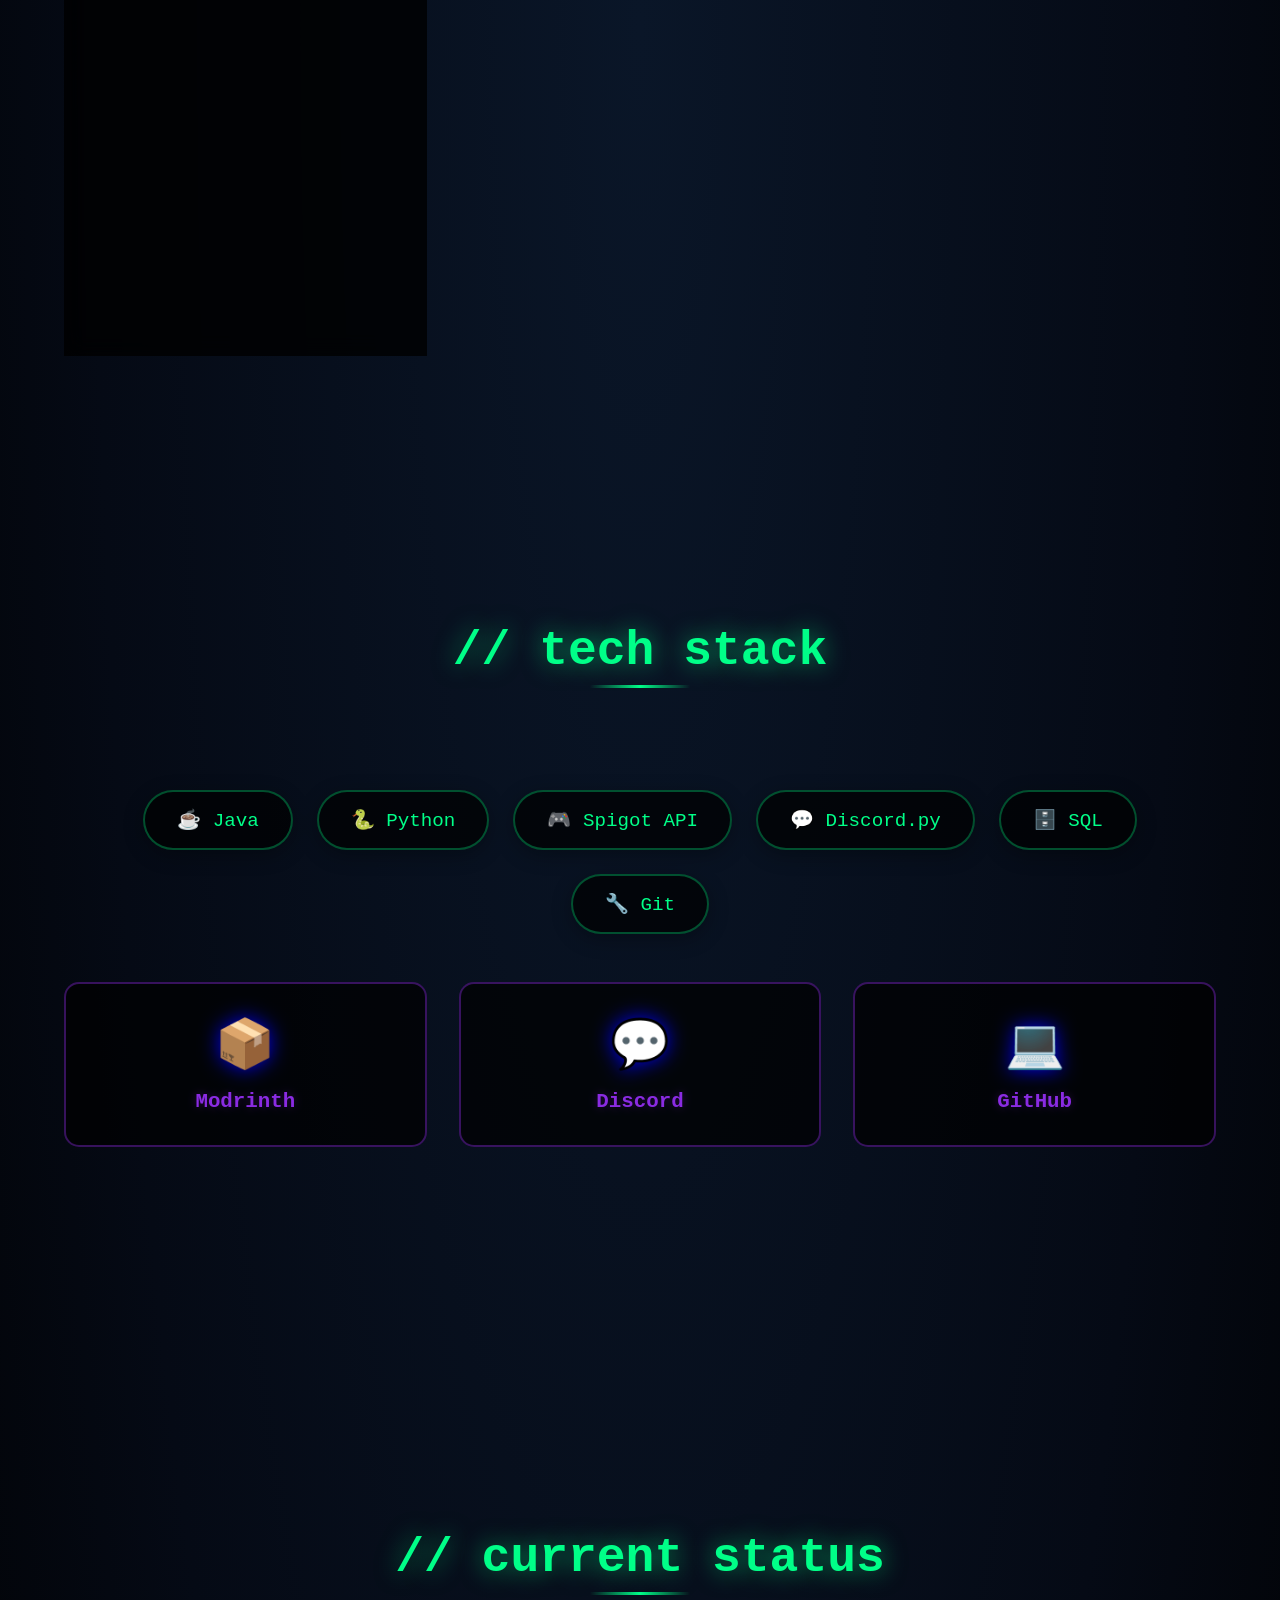
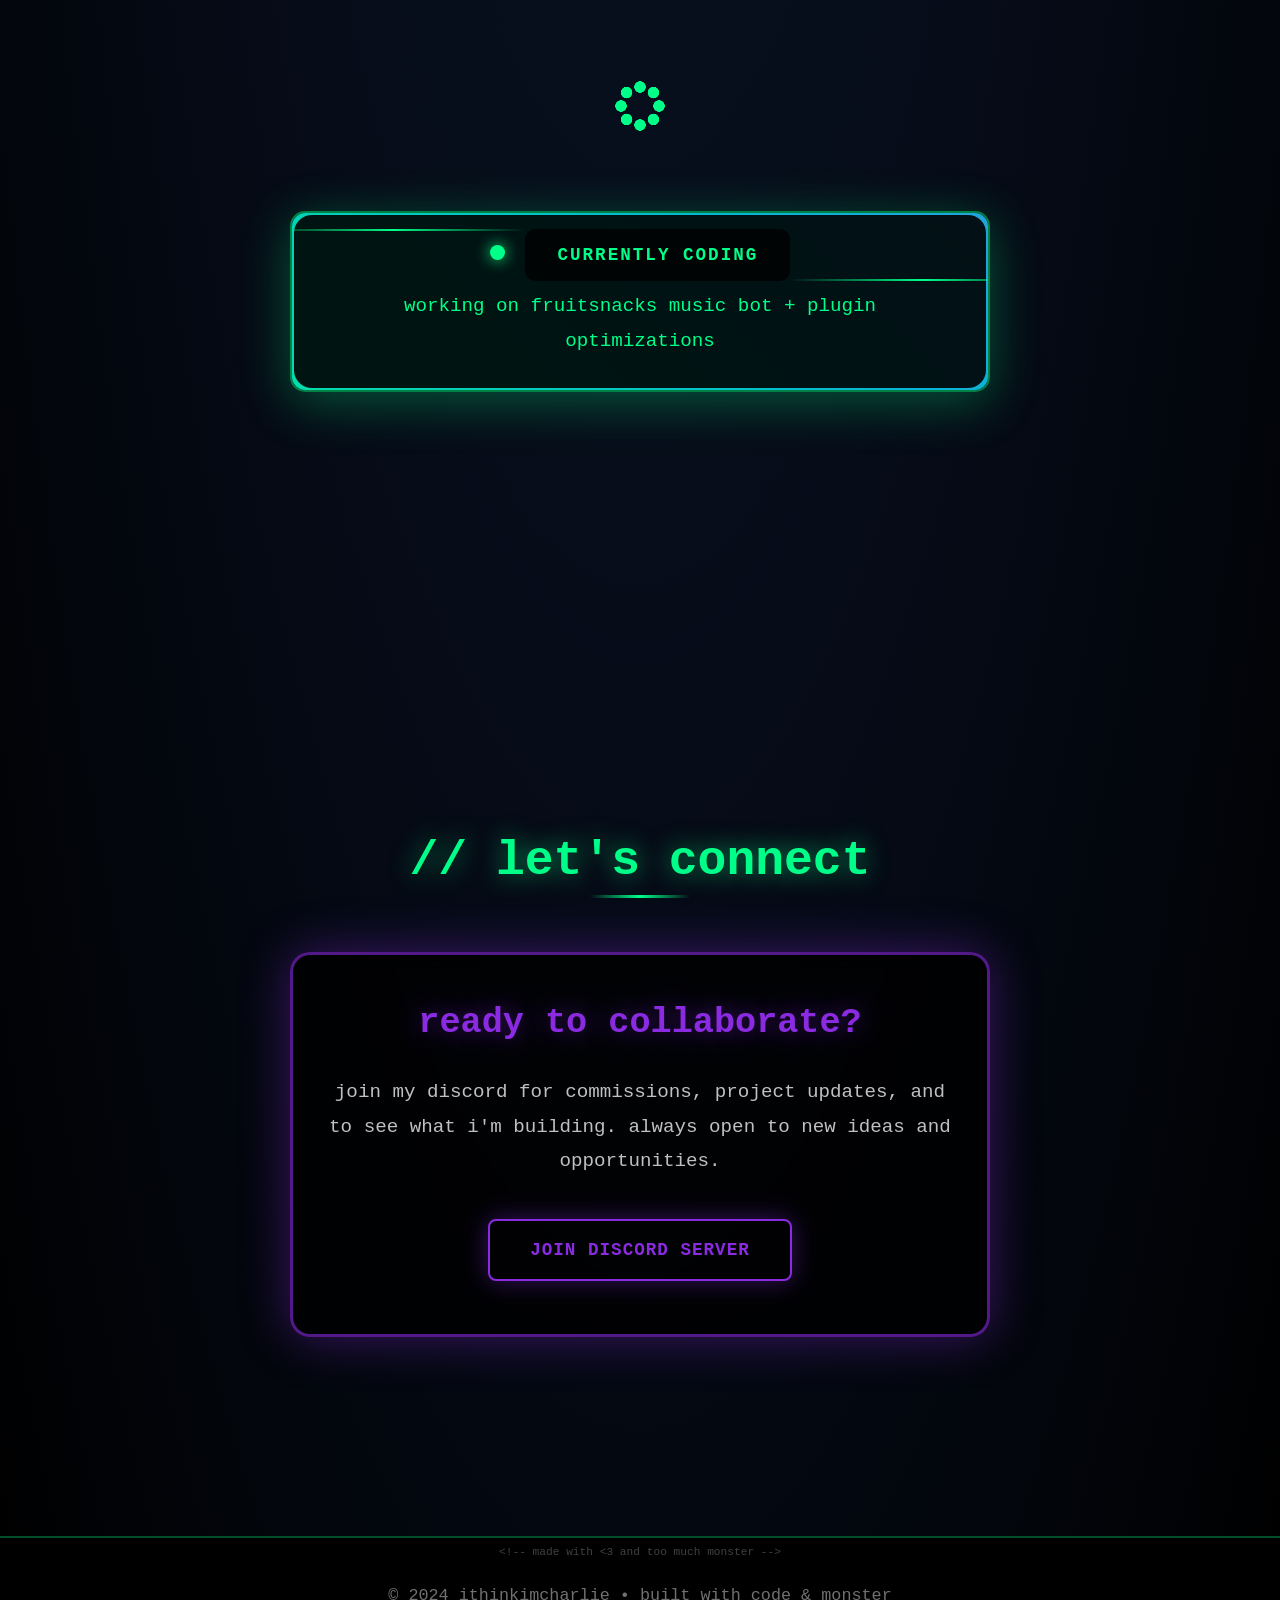
==== commit b1904e31: "Merge e216b368005e2ad5254726ba6c0c02a93075e559 into fb56b8315f5e7706225e2aa1ba2dd9ced43c50da" ====
--- a/index.html
+++ b/index.html
@@ -429,5 +429,10 @@
             });
         }
     </script>
+    <!-- Vercel Web Analytics -->
+    <script>
+      window.va = window.va || function () { (window.vaq = window.vaq || []).push(arguments); };
+    </script>
+    <script defer src="/_vercel/insights/script.js"></script>
 </body>
 </html>
--- a/styles.css
+++ b/styles.css
@@ -2,11 +2,13 @@
     margin: 0;
     padding: 0;
     box-sizing: border-box;
+    cursor: none !important;
 }
 
 html {
     scroll-behavior: smooth;
     overflow-x: hidden;
+    cursor: none !important;
 }
 
 body {
@@ -17,9 +19,33 @@
     width: 100%;
     position: relative;
     min-height: 100vh;
-}
-
-/* Background Stars */
+    cursor: none !important;
+}
+
+.cursor-dot {
+    width: 20px;
+    height: 20px;
+    background: #00ff88;
+    border-radius: 50%;
+    position: fixed;
+    pointer-events: none;
+    z-index: 9999;
+    box-shadow: 0 0 20px #00ff88, 0 0 40px #00ff88;
+    mix-blend-mode: screen;
+    transition: transform 0.1s ease;
+}
+
+.cursor-trail {
+    width: 10px;
+    height: 10px;
+    background: rgba(0, 255, 136, 0.6);
+    border-radius: 50%;
+    position: fixed;
+    pointer-events: none;
+    z-index: 9998;
+    box-shadow: 0 0 10px rgba(0, 255, 136, 0.5);
+}
+
 .animated-bg {
     position: fixed;
     top: 0;
@@ -44,7 +70,7 @@
     background: white;
     border-radius: 50%;
     box-shadow: 0 0 4px rgba(255, 255, 255, 0.8);
-    animation: twinkle 3s infinite;
+    animation: twinkle 3s infinite, star-drift 20s linear infinite;
 }
 
 @keyframes twinkle {
@@ -52,7 +78,32 @@
     50% { opacity: 1; }
 }
 
-/* Navigation */
+@keyframes star-drift {
+    0%, 100% { transform: translateY(0) translateX(0); }
+    25% { transform: translateY(-10px) translateX(5px); }
+    75% { transform: translateY(10px) translateX(-5px); }
+}
+
+.nebula {
+    position: absolute;
+    border-radius: 50%;
+    filter: blur(80px);
+    animation: nebula-pulse 12s ease-in-out infinite;
+    opacity: 0.5;
+    z-index: 0;
+}
+
+@keyframes nebula-pulse {
+    0%, 100% { 
+        transform: scale(1) translateX(0);
+        opacity: 0.4;
+    }
+    50% { 
+        transform: scale(1.4) translateX(30px);
+        opacity: 0.7;
+    }
+}
+
 nav {
     position: fixed;
     top: 0;
@@ -71,9 +122,15 @@
 .logo {
     font-size: 1.4rem;
     font-weight: bold;
+    font-family: 'Courier New', monospace;
     color: #00ff88;
     text-shadow: 0 0 15px rgba(0, 255, 136, 0.6);
     transition: all 0.3s;
+}
+
+.logo:hover {
+    text-shadow: 0 0 25px rgba(0, 255, 136, 1);
+    transform: scale(1.05);
 }
 
 .nav-links {
@@ -91,15 +148,30 @@
     padding: 0.5rem 0;
 }
 
+.nav-links a::after {
+    content: '';
+    position: absolute;
+    bottom: 0;
+    left: 0;
+    width: 0;
+    height: 2px;
+    background: linear-gradient(90deg, #00ff88, #8a2be2);
+    transition: width 0.3s;
+}
+
 .nav-links a:hover {
     color: #00ff88;
+}
+
+.nav-links a:hover::after {
+    width: 100%;
 }
 
 .hamburger {
     display: none;
     flex-direction: column;
     gap: 5px;
-    cursor: pointer;
+    z-index: 1001;
 }
 
 .hamburger span {
@@ -110,7 +182,6 @@
     border-radius: 3px;
 }
 
-/* Hero Section */
 .hero {
     position: relative;
     min-height: 100vh;
@@ -127,173 +198,357 @@
     font-size: clamp(2rem, 8vw, 5rem);
     font-weight: bold;
     color: #00ff88;
-    text-shadow: 0 0 10px rgba(0, 255, 136, 0.8), 2px 2px 0 #8a2be2, -2px -2px 0 #00ffff;
+    text-shadow: 
+        0 0 10px rgba(0, 255, 136, 0.8),
+        0 0 20px rgba(0, 255, 136, 0.6),
+        0 0 40px rgba(0, 255, 136, 0.4),
+        2px 2px 0 #8a2be2,
+        -2px -2px 0 #00ffff;
     animation: glitch 4s infinite;
     margin-bottom: 1rem;
     letter-spacing: 2px;
 }
 
 @keyframes glitch {
-    0%, 90%, 100% { transform: translate(0); }
-    92% { transform: translate(-3px, 3px); }
-    94% { transform: translate(3px, -3px); }
+    0%, 90%, 100% {
+        transform: translate(0);
+    }
+    92% {
+        transform: translate(-3px, 3px);
+        text-shadow: 
+            0 0 10px rgba(0, 255, 136, 0.8),
+            3px 3px 0 #ff00ff,
+            -3px -3px 0 #00ffff;
+    }
+    94% {
+        transform: translate(3px, -3px);
+        text-shadow: 
+            0 0 10px rgba(0, 255, 136, 0.8),
+            -3px -3px 0 #ff00ff,
+            3px 3px 0 #00ffff;
+    }
+    96% {
+        transform: translate(-3px, -3px);
+    }
 }
 
 .hero p {
     font-size: clamp(1rem, 3vw, 1.4rem);
     color: #a0a0a0;
     margin-bottom: 2.5rem;
-}
-
-/* ==========================================================================
-   COMPONENT 1: LOADER (by kennyotsu) - WITH "developing" PREFIX
-   ========================================================================== */
-.loader-container {
+    font-family: 'Courier New', monospace;
+}
+
+.typing::after {
+    content: '|';
+    animation: blink 1s infinite;
+    color: #00ff88;
+}
+
+@keyframes blink {
+    0%, 50% { opacity: 1; }
+    51%, 100% { opacity: 0; }
+}
+
+.stats-container {
     display: flex;
-    align-items: center;
+    gap: 2rem;
+    margin-bottom: 2.5rem;
+    flex-wrap: wrap;
     justify-content: center;
-    gap: 0.5rem;
-    margin: 2rem auto;
-    height: 50px;
-}
-
-.loader-prefix {
-    color: #00ff88;
-    font-family: ui-monospace, SFMono-Regular, Menlo, Monaco, Consolas, "Liberation Mono", "Courier New", monospace;
-    font-weight: 700;
-    font-size: 20px;
-}
-
-.loader {
+    width: 100%;
+    max-width: 900px;
+    padding: 0 1rem;
+}
+
+.stat-box {
+    text-align: center;
+    background: rgba(0, 0, 0, 0.7);
+    padding: 1.5rem 2rem;
+    border: 2px solid rgba(0, 255, 136, 0.4);
+    border-radius: 15px;
+    backdrop-filter: blur(10px);
+    transition: all 0.3s;
     position: relative;
-    width: 250px;
-    height: 50px;
-}
-
-.loader span {
-    position: absolute;
-    top: 50%;
-    left: 0;
-    transform: translateY(-50%);
-    color: #00ff88;
-    font-family: ui-monospace, SFMono-Regular, Menlo, Monaco, Consolas, "Liberation Mono", "Courier New", monospace;
-    font-weight: 700;
-    font-size: 20px;
-    opacity: 0;
-    filter: blur(5px);
-    animation: text-cycle 4.5s linear infinite;
-}
-
-.loader span:nth-child(1) { animation-delay: 0s; }
-.loader span:nth-child(2) { animation-delay: 1.5s; }
-.loader span:nth-child(3) { animation-delay: 3s; }
-
-@keyframes text-cycle {
-    0% { transform: translateY(100%); opacity: 0; filter: blur(10px); }
-    10% { transform: translateY(0); opacity: 1; filter: blur(0px); }
-    30% { transform: translateY(0); opacity: 1; filter: blur(0px); }
-    40% { transform: translateY(-100%); opacity: 0; filter: blur(10px); }
-    100% { transform: translateY(-100%); opacity: 0; }
-}
-
-/* ==========================================================================
-   COMPONENT 2: STATS CARD (by Spacious74) - Theme matched
-   ========================================================================== */
-.stats-container-stretched {
+    overflow: hidden;
+    min-width: 150px;
+    flex: 1;
+}
+
+.stat-box:nth-child(1) {
+    animation: slide-in-left 0.8s ease-out;
+}
+
+.stat-box:nth-child(2) {
+    animation: slide-in-bottom 0.8s ease-out 0.2s backwards;
+}
+
+.stat-box:nth-child(3) {
+    animation: slide-in-right 0.8s ease-out 0.4s backwards;
+}
+
+@keyframes slide-in-left {
+    from {
+        opacity: 0;
+        transform: translateX(-100px);
+    }
+    to {
+        opacity: 1;
+        transform: translateX(0);
+    }
+}
+
+@keyframes slide-in-right {
+    from {
+        opacity: 0;
+        transform: translateX(100px);
+    }
+    to {
+        opacity: 1;
+        transform: translateX(0);
+    }
+}
+
+@keyframes slide-in-bottom {
+    from {
+        opacity: 0;
+        transform: translateY(100px);
+    }
+    to {
+        opacity: 1;
+        transform: translateY(0);
+    }
+}
+
+.stat-box::before {
+    content: '';
+    position: absolute;
+    top: 0;
+    left: -100%;
+    width: 100%;
+    height: 100%;
+    background: linear-gradient(90deg, transparent, rgba(0, 255, 136, 0.2), transparent);
+    transition: left 0.5s;
+}
+
+.stat-box:hover::before {
+    left: 100%;
+}
+
+.stat-box:hover {
+    transform: translateY(-5px) scale(1.05);
+    border-color: #00ff88;
+    box-shadow: 0 10px 40px rgba(0, 255, 136, 0.4);
+}
+
+.stat-number {
+    font-size: clamp(2rem, 5vw, 3rem);
+    color: #00ff88;
+    font-weight: bold;
+    text-shadow: 0 0 25px rgba(0, 255, 136, 0.6);
+}
+
+.stat-label {
+    font-size: clamp(0.8rem, 2vw, 0.95rem);
+    color: #909090;
+    margin-top: 0.5rem;
+    text-transform: uppercase;
+    letter-spacing: 1px;
+}
+
+/* Uiverse.io Button Styles */
+.cta-buttons {
     display: flex;
-    width: 100%;
-    max-width: 1200px;
-    gap: 15px;
-    justify-content: space-between;
-    margin: 2rem auto;
+    gap: 1.5rem;
+    flex-wrap: wrap;
+    justify-content: center;
+    width: 100%;
+    max-width: 600px;
     padding: 0 1rem;
 }
 
-.stat-card-flat {
-    flex: 1;
-    background: rgba(18, 18, 18, 0.8);
-    border: 1px solid rgba(0, 255, 136, 0.3);
-    padding: 25px;
-    border-radius: 4px;
-    text-align: center;
-    transition: all 0.3s ease;
-    backdrop-filter: blur(10px);
-}
-
-.stat-card-flat:hover {
-    border-color: #00ff88;
-    box-shadow: 0 0 20px rgba(0, 255, 136, 0.3);
-    transform: translateY(-5px);
-}
-
-.stat-value {
-    display: block;
-    font-size: 2.2rem;
-    font-weight: 800;
-    color: #00ff88;
-    text-shadow: 0 0 10px rgba(0, 255, 136, 0.5);
-}
-
-.stat-label {
-    color: #909090;
-    text-transform: uppercase;
-    font-size: 0.75rem;
-    letter-spacing: 1.5px;
-    margin-top: 8px;
-    display: block;
-}
-
-/* ==========================================================================
-   COMPONENT 4: ADD SERVER BUTTON (by StealthWorm) - GALAXY EFFECT
-   ========================================================================== */
-.add-server-btn {
-    background: linear-gradient(45deg, #00ff88, #00d4ff, #8a2be2, #ff00ff);
-    background-size: 300% 300%;
-    color: #ffffff;
-    padding: 14px 32px;
-    font-size: 14px;
-    font-weight: 700;
-    border: none;
-    border-radius: 2px;
-    cursor: pointer;
+.btn {
+    padding: 1.2rem 2.5rem;
+    border: 2px solid #00ff88;
+    border-radius: 8px;
+    font-size: clamp(0.9rem, 2vw, 1.1rem);
+    font-weight: 600;
+    transition: all 0.3s;
+    text-decoration: none;
+    display: inline-block;
+    font-family: 'Courier New', monospace;
     position: relative;
-    transition: 0.4s;
     overflow: hidden;
     text-transform: uppercase;
     letter-spacing: 1px;
-    margin: 0 0.5rem;
-    text-decoration: none;
-    display: inline-block;
-    animation: gradient-animation 4s ease infinite;
-    box-shadow: 0 0 20px rgba(0, 255, 136, 0.3);
-}
-
-@keyframes gradient-animation {
+    flex: 1;
+    min-width: 200px;
+    background: transparent;
+}
+
+.btn::before {
+    content: '';
+    position: absolute;
+    top: 50%;
+    left: 50%;
+    width: 0;
+    height: 0;
+    background: rgba(0, 255, 136, 0.3);
+    border-radius: 50%;
+    transform: translate(-50%, -50%);
+    transition: width 0.5s, height 0.5s;
+}
+
+.btn:hover::before {
+    width: 300px;
+    height: 300px;
+}
+
+.btn-primary {
+    color: #00ff88;
+    box-shadow: 0 0 25px rgba(0, 255, 136, 0.4);
+}
+
+.btn-primary:hover {
+    transform: translateY(-3px);
+    box-shadow: 0 0 35px rgba(0, 255, 136, 0.7);
+    border-color: #00ff88;
+}
+
+.btn-secondary {
+    color: #8a2be2;
+    border-color: #8a2be2;
+    box-shadow: 0 0 25px rgba(138, 43, 226, 0.4);
+}
+
+.btn-secondary:hover {
+    transform: translateY(-3px);
+    box-shadow: 0 0 35px rgba(138, 43, 226, 0.7);
+    border-color: #a855f7;
+}
+
+/* Glowing Card from Uiverse.io */
+.glow-card {
+    position: relative;
+    background: rgba(0, 0, 0, 0.8);
+    border-radius: 20px;
+    padding: 2rem;
+    overflow: hidden;
+}
+
+.glow-card::before {
+    content: '';
+    position: absolute;
+    inset: -2px;
+    background: linear-gradient(45deg, #00ff88, #06b6d4, #8b5cf6, #00ff88);
+    background-size: 400% 400%;
+    border-radius: 20px;
+    z-index: -1;
+    animation: glow-rotate 8s linear infinite;
+}
+
+@keyframes glow-rotate {
     0% { background-position: 0% 50%; }
     50% { background-position: 100% 50%; }
     100% { background-position: 0% 50%; }
 }
 
-.add-server-btn:hover {
-    box-shadow: 0 0 40px rgba(138, 43, 226, 0.6), 0 0 60px rgba(0, 255, 136, 0.4);
-    transform: translateY(-2px) scale(1.05);
-}
-
-.add-server-btn span {
+.glow-card::after {
+    content: '';
+    position: absolute;
+    inset: 2px;
+    background: rgba(0, 0, 0, 0.9);
+    border-radius: 18px;
+    z-index: -1;
+}
+
+/* Loader from Uiverse.io */
+.loader {
+    width: 50px;
+    aspect-ratio: 1;
+    display: grid;
+    margin: 2rem auto;
+}
+
+.loader::before,
+.loader::after {    
+    content: "";
+    grid-area: 1/1;
+    --c: radial-gradient(farthest-side, #00ff88 92%, #0000);
+    background: 
+        var(--c) 50%  0, 
+        var(--c) 50%  100%, 
+        var(--c) 100% 50%, 
+        var(--c) 0    50%;
+    background-size: 12px 12px;
+    background-repeat: no-repeat;
+    animation: loader-animation 1s infinite;
+}
+
+.loader::after {
+    transform: rotate(45deg);
+}
+
+@keyframes loader-animation { 
+    100% { transform: rotate(360deg); }
+}
+
+/* Animated Border Button from Uiverse.io */
+.animated-border-btn {
     position: relative;
-    z-index: 1;
-    text-shadow: 0 0 10px rgba(0, 0, 0, 0.5);
-}
-
-.cta-buttons {
-    display: flex;
-    gap: 1rem;
-    flex-wrap: wrap;
-    justify-content: center;
-    margin-top: 2rem;
-}
-
-/* Sections */
+    padding: 1rem 2rem;
+    font-size: 1.1rem;
+    font-weight: 600;
+    color: #00ff88;
+    background: rgba(0, 0, 0, 0.8);
+    border: none;
+    border-radius: 10px;
+    overflow: hidden;
+    transition: all 0.3s;
+    font-family: 'Courier New', monospace;
+    text-transform: uppercase;
+    letter-spacing: 2px;
+}
+
+.animated-border-btn::before {
+    content: '';
+    position: absolute;
+    top: 0;
+    left: -100%;
+    width: 100%;
+    height: 2px;
+    background: linear-gradient(90deg, transparent, #00ff88, transparent);
+    animation: border-animation 3s linear infinite;
+}
+
+.animated-border-btn::after {
+    content: '';
+    position: absolute;
+    bottom: 0;
+    right: -100%;
+    width: 100%;
+    height: 2px;
+    background: linear-gradient(270deg, transparent, #00ff88, transparent);
+    animation: border-animation 3s linear infinite;
+    animation-delay: 1.5s;
+}
+
+@keyframes border-animation {
+    0% {
+        left: -100%;
+        right: auto;
+    }
+    50%, 100% {
+        left: auto;
+        right: 100%;
+    }
+}
+
+.animated-border-btn:hover {
+    box-shadow: 0 0 30px rgba(0, 255, 136, 0.6);
+    transform: translateY(-2px);
+}
+
 section {
     position: relative;
     padding: 5rem 5%;
@@ -313,7 +568,12 @@
     margin-bottom: 4rem;
     color: #00ff88;
     text-shadow: 0 0 25px rgba(0, 255, 136, 0.6);
+    font-family: 'Courier New', monospace;
     position: relative;
+    display: inline-block;
+    margin-left: auto;
+    margin-right: auto;
+    width: 100%;
 }
 
 .section-title::after {
@@ -338,151 +598,466 @@
     padding: 2rem;
     border: 2px solid rgba(0, 255, 136, 0.3);
     border-radius: 15px;
-    margin-bottom: 3rem;
-}
-
-/* ==========================================================================
-   COMPONENT 3: PROJECT CARD (by pharmacist-sabot) - Theme matched
-   ========================================================================== */
+    backdrop-filter: blur(10px);
+    box-shadow: 0 10px 40px rgba(0, 0, 0, 0.5);
+    width: 100%;
+}
+
+.terminal {
+    background: rgba(0, 0, 0, 0.95);
+    border: 2px solid #00ff88;
+    border-radius: 15px;
+    padding: 2rem;
+    font-family: 'Courier New', monospace;
+    max-width: 900px;
+    margin: 3rem auto;
+    box-shadow: 0 0 40px rgba(0, 255, 136, 0.4);
+    width: 100%;
+    animation: terminal-glow 3s ease-in-out infinite;
+}
+
+@keyframes terminal-glow {
+    0%, 100% { box-shadow: 0 0 40px rgba(0, 255, 136, 0.4); }
+    50% { box-shadow: 0 0 60px rgba(0, 255, 136, 0.6); }
+}
+
+.terminal-header {
+    display: flex;
+    gap: 0.7rem;
+    margin-bottom: 1.5rem;
+    align-items: center;
+}
+
+.terminal-btn {
+    width: 14px;
+    height: 14px;
+    border-radius: 50%;
+    transition: transform 0.2s;
+    animation: btn-pulse 2s ease-in-out infinite;
+}
+
+@keyframes btn-pulse {
+    0%, 100% { transform: scale(1); }
+    50% { transform: scale(1.1); }
+}
+
+.terminal-btn:hover {
+    transform: scale(1.3);
+}
+
+.terminal-btn.red { background: #ff5f56; box-shadow: 0 0 10px #ff5f56; }
+.terminal-btn.yellow { background: #ffbd2e; box-shadow: 0 0 10px #ffbd2e; animation-delay: 0.3s; }
+.terminal-btn.green { background: #27c93f; box-shadow: 0 0 10px #27c93f; animation-delay: 0.6s; }
+
+.terminal-line {
+    color: #00ff88;
+    margin-bottom: 0.7rem;
+    font-size: clamp(0.85rem, 2vw, 1.1rem);
+}
+
+.terminal-line span {
+    color: #8a2be2;
+}
+
+.tech-stack {
+    display: flex;
+    gap: 1.5rem;
+    flex-wrap: wrap;
+    justify-content: center;
+    margin-top: 3rem;
+    width: 100%;
+}
+
+.tech-item {
+    background: rgba(0, 0, 0, 0.7);
+    border: 2px solid rgba(0, 255, 136, 0.3);
+    padding: 1rem 2rem;
+    border-radius: 50px;
+    font-size: clamp(1rem, 2vw, 1.2rem);
+    color: #00ff88;
+    transition: all 0.3s;
+    box-shadow: 0 5px 20px rgba(0, 0, 0, 0.3);
+    animation: tech-float 4s ease-in-out infinite;
+}
+
+@keyframes tech-float {
+    0%, 100% { transform: translateY(0) rotate(0deg); }
+    50% { transform: translateY(-15px) rotate(2deg); }
+}
+
+.tech-item:nth-child(even) {
+    animation-delay: 0.5s;
+}
+
+.tech-item:hover {
+    transform: translateY(-8px) scale(1.1) rotate(5deg);
+    box-shadow: 0 0 30px rgba(0, 255, 136, 0.6);
+    border-color: #00ff88;
+}
+
 .projects-grid {
     display: grid;
-    grid-template-columns: repeat(auto-fit, minmax(350px, 1fr));
+    grid-template-columns: repeat(auto-fit, minmax(300px, 1fr));
     gap: 2rem;
     margin-top: 3rem;
-}
-
-.terminal-card {
-    background: rgba(9, 9, 11, 0.95);
-    border: 1px solid rgba(0, 255, 136, 0.3);
-    border-radius: 8px;
+    width: 100%;
+}
+
+.project-card {
+    background: rgba(0, 0, 0, 0.8);
+    border: 2px solid rgba(0, 255, 136, 0.3);
+    border-radius: 20px;
+    padding: 2rem;
+    transition: all 0.4s;
+    backdrop-filter: blur(10px);
+    position: relative;
     overflow: hidden;
-    font-family: 'Courier New', Courier, monospace;
-    transition: all 0.3s ease;
-}
-
-.terminal-card:hover {
-    border-color: #00ff88;
-    box-shadow: 0 10px 40px rgba(0, 255, 136, 0.3);
-    transform: translateY(-10px);
-}
-
-.terminal-header {
-    background: rgba(24, 24, 27, 0.9);
-    padding: 10px 15px;
+}
+
+.project-card::before {
+    content: '';
+    position: absolute;
+    top: -2px;
+    left: -2px;
+    right: -2px;
+    bottom: -2px;
+    background: linear-gradient(45deg, #00ff88, #8a2be2, #00ff88);
+    z-index: -1;
+    opacity: 0;
+    transition: opacity 0.4s;
+    border-radius: 20px;
+    background-size: 200% 200%;
+    animation: gradient-shift 3s ease infinite;
+}
+
+@keyframes gradient-shift {
+    0% { background-position: 0% 50%; }
+    50% { background-position: 100% 50%; }
+    100% { background-position: 0% 50%; }
+}
+
+.project-card:hover::before {
+    opacity: 1;
+}
+
+.project-card:hover {
+    transform: translateY(-15px) scale(1.02);
+    box-shadow: 0 20px 60px rgba(0, 255, 136, 0.5);
+}
+
+.project-card:nth-child(odd) {
+    animation: slide-in-left 0.8s ease-out;
+}
+
+.project-card:nth-child(even) {
+    animation: slide-in-right 0.8s ease-out;
+}
+
+.project-icon {
+    font-size: clamp(2.5rem, 6vw, 3.5rem);
+    margin-bottom: 1.5rem;
+    filter: drop-shadow(0 0 10px currentColor);
+    animation: icon-bounce 2s ease-in-out infinite;
+    display: inline-block;
+}
+
+@keyframes icon-bounce {
+    0%, 100% { transform: translateY(0) scale(1); }
+    50% { transform: translateY(-10px) scale(1.1); }
+}
+
+.project-title {
+    font-size: clamp(1.4rem, 4vw, 2rem);
+    color: #00ff88;
+    margin-bottom: 1.5rem;
+    text-shadow: 0 0 15px rgba(0, 255, 136, 0.5);
+}
+
+.project-stats {
+    display: flex;
+    gap: 1.5rem;
+    margin: 1.5rem 0;
+    font-size: clamp(0.85rem, 2vw, 1rem);
+    color: #909090;
+    flex-wrap: wrap;
+}
+
+.project-stat {
     display: flex;
     align-items: center;
-    border-bottom: 1px solid rgba(0, 255, 136, 0.2);
-}
-
-.terminal-buttons { 
-    display: flex; 
-    gap: 6px; 
-}
-
-.t-dot { 
-    width: 10px; 
-    height: 10px; 
-    border-radius: 50%; 
-}
-
-.red { background: #ef4444; }
-.yellow { background: #f59e0b; }
-.green { background: #10b981; }
-
-.terminal-title {
-    margin-left: 15px;
-    color: #00ff88;
-    font-size: 12px;
-}
-
-.terminal-content { 
-    padding: 20px; 
-}
-
-.t-line { 
-    margin: 5px 0; 
-    font-size: 14px; 
-}
-
-.t-prompt { 
-    color: #00ff88; 
-    margin-right: 8px; 
-}
-
-.t-output { 
-    color: #e4e4e7; 
-}
-
-.t-comment {
-    color: #909090;
-    font-style: italic;
-}
-
-.project-title {
-    font-size: 1.8rem;
-    color: #00ff88;
-    margin-bottom: 1rem;
-    font-weight: 700;
-}
-
-.project-stats {
-    display: flex;
-    gap: 1rem;
-    margin-bottom: 1rem;
-    font-size: 0.9rem;
-    color: #909090;
-    flex-wrap: wrap;
+    gap: 0.5rem;
 }
 
 .project-description {
-    margin: 15px 0;
-    color: #c0c0c0;
-    line-height: 1.6;
+    color: #b0b0b0;
+    line-height: 1.8;
+    margin-bottom: 1.5rem;
+    font-size: clamp(0.9rem, 2vw, 1.05rem);
 }
 
 .project-features {
     list-style: none;
-    margin: 15px 0;
+    color: #a0a0a0;
+    line-height: 2;
 }
 
 .project-features li {
-    color: #a0a0a0;
-    margin: 8px 0;
-    padding-left: 20px;
+    font-size: clamp(0.85rem, 2vw, 1rem);
+}
+
+.project-features li::before {
+    content: '▹ ';
+    color: #00ff88;
+    font-size: 1.3rem;
+    margin-right: 0.5rem;
+}
+
+.links-grid {
+    display: grid;
+    grid-template-columns: repeat(auto-fit, minmax(200px, 1fr));
+    gap: 2rem;
+    margin-top: 3rem;
+    width: 100%;
+}
+
+.link-card {
+    background: rgba(0, 0, 0, 0.7);
+    border: 2px solid rgba(138, 43, 226, 0.4);
+    border-radius: 15px;
+    padding: 2rem;
+    text-align: center;
+    transition: all 0.3s;
+    text-decoration: none;
+    display: block;
     position: relative;
-}
-
-.project-features li::before {
-    content: '▹';
-    color: #00ff88;
-    position: absolute;
-    left: 0;
-    font-size: 1.2rem;
-}
-
-.terminal-footer {
-    padding: 15px 20px;
-    border-top: 1px solid rgba(0, 255, 136, 0.2);
-    display: flex;
-    justify-content: center;
-}
-
-/* Footer */
+    overflow: hidden;
+}
+
+.link-card::before {
+    content: '';
+    position: absolute;
+    top: 50%;
+    left: 50%;
+    width: 0;
+    height: 0;
+    background: radial-gradient(circle, rgba(138, 43, 226, 0.3), transparent);
+    transform: translate(-50%, -50%);
+    transition: width 0.4s, height 0.4s;
+    border-radius: 50%;
+}
+
+.link-card:hover::before {
+    width: 300px;
+    height: 300px;
+}
+
+.link-card:hover {
+    transform: translateY(-8px) scale(1.05);
+    border-color: #8a2be2;
+    box-shadow: 0 15px 40px rgba(138, 43, 226, 0.5);
+}
+
+.link-card:nth-child(1) {
+    animation: slide-in-left 0.8s ease-out;
+}
+
+.link-card:nth-child(2) {
+    animation: slide-in-bottom 0.8s ease-out 0.2s backwards;
+}
+
+.link-card:nth-child(3) {
+    animation: slide-in-right 0.8s ease-out 0.4s backwards;
+}
+
+.link-icon {
+    font-size: clamp(2rem, 5vw, 3rem);
+    margin-bottom: 1rem;
+    filter: drop-shadow(0 0 10px currentColor);
+    animation: link-spin 5s linear infinite;
+    display: inline-block;
+}
+
+@keyframes link-spin {
+    0% { transform: rotateY(0deg); }
+    100% { transform: rotateY(360deg); }
+}
+
+.link-title {
+    font-size: clamp(1.1rem, 3vw, 1.3rem);
+    color: #8a2be2;
+    font-weight: bold;
+    text-shadow: 0 0 10px rgba(138, 43, 226, 0.3);
+}
+
+.status-box {
+    max-width: 700px;
+    margin: 3rem auto;
+    background: rgba(0, 0, 0, 0.8);
+    border: 2px solid rgba(0, 255, 136, 0.5);
+    border-radius: 15px;
+    padding: 2rem;
+    text-align: center;
+    box-shadow: 0 10px 50px rgba(0, 255, 136, 0.3);
+    width: 100%;
+}
+
+.status-indicator {
+    display: inline-block;
+    width: 15px;
+    height: 15px;
+    background: #00ff88;
+    border-radius: 50%;
+    margin-right: 0.7rem;
+    animation: pulse-dot 2s infinite;
+    box-shadow: 0 0 15px #00ff88;
+}
+
+@keyframes pulse-dot {
+    0%, 100% { 
+        box-shadow: 0 0 15px #00ff88, 0 0 30px #00ff88;
+        transform: scale(1);
+    }
+    50% { 
+        box-shadow: 0 0 25px #00ff88, 0 0 50px #00ff88;
+        transform: scale(1.3);
+    }
+}
+
+.status-text {
+    font-size: clamp(1rem, 3vw, 1.2rem);
+    color: #00ff88;
+    margin-top: 1.5rem;
+    line-height: 1.8;
+}
+
+.contact-card {
+    max-width: 700px;
+    margin: 0 auto;
+    background: rgba(0, 0, 0, 0.8);
+    border: 3px solid rgba(138, 43, 226, 0.6);
+    border-radius: 20px;
+    padding: 3rem 2rem;
+    text-align: center;
+    backdrop-filter: blur(10px);
+    box-shadow: 0 0 50px rgba(138, 43, 226, 0.4);
+    width: 100%;
+}
+
+.contact-card h3 {
+    font-size: clamp(1.5rem, 4vw, 2.2rem);
+    margin-bottom: 2rem;
+    color: #8a2be2;
+    text-shadow: 0 0 25px rgba(138, 43, 226, 0.6);
+}
+
+.contact-card p {
+    font-size: clamp(1rem, 3vw, 1.2rem);
+    color: #c0c0c0;
+    margin-bottom: 2.5rem;
+    line-height: 1.8;
+}
+
 footer {
+    position: relative;
     text-align: center;
     padding: 3rem 1rem;
     background: rgba(0, 0, 0, 0.95);
     border-top: 2px solid rgba(0, 255, 136, 0.3);
     z-index: 2;
-    position: relative;
 }
 
 footer p {
     color: #707070;
-}
-
-/* Responsive */
+    font-family: 'Courier New', monospace;
+    font-size: clamp(0.9rem, 2vw, 1.05rem);
+}
+
+footer::before {
+    content: '<!-- made with <3 and too much monster -->';
+    position: absolute;
+    top: 0.5rem;
+    left: 50%;
+    transform: translateX(-50%);
+    font-size: 0.7rem;
+    color: #404040;
+    font-family: 'Courier New', monospace;
+}
+
+.scroll-indicator {
+    position: absolute;
+    bottom: 3rem;
+    left: 50%;
+    transform: translateX(-50%);
+    animation: bounce 2s infinite;
+    z-index: 10;
+}
+
+@keyframes bounce {
+    0%, 20%, 50%, 80%, 100% { transform: translateX(-50%) translateY(0); }
+    40% { transform: translateX(-50%) translateY(-15px); }
+    60% { transform: translateX(-50%) translateY(-8px); }
+}
+
+.scroll-indicator::after {
+    content: '▼';
+    color: #00ff88;
+    font-size: 2.5rem;
+    filter: drop-shadow(0 0 10px #00ff88);
+}
+
+.back-to-top {
+    position: fixed;
+    bottom: 2rem;
+    right: 2rem;
+    width: 50px;
+    height: 50px;
+    background: rgba(0, 255, 136, 0.2);
+    border: 2px solid #00ff88;
+    border-radius: 50%;
+    display: flex;
+    align-items: center;
+    justify-content: center;
+    opacity: 0;
+    pointer-events: none;
+    transition: all 0.3s;
+    z-index: 1000;
+    box-shadow: 0 5px 20px rgba(0, 255, 136, 0.3);
+}
+
+.back-to-top.visible {
+    opacity: 1;
+    pointer-events: all;
+}
+
+.back-to-top:hover {
+    background: rgba(0, 255, 136, 0.4);
+    transform: translateY(-5px);
+    box-shadow: 0 10px 30px rgba(0, 255, 136, 0.5);
+}
+
+.back-to-top::after {
+    content: '▲';
+    color: #00ff88;
+    font-size: 1.5rem;
+}
+
+.asteroid {
+    display: none;
+}
+
 @media (max-width: 768px) {
+    * {
+        cursor: default !important;
+    }
+
+    html, body {
+        cursor: default !important;
+    }
+
+    nav {
+        padding: 1rem 4%;
+    }
+
     .nav-links {
         position: fixed;
         top: 0;
@@ -495,6 +1070,7 @@
         justify-content: center;
         transition: left 0.3s;
         gap: 3rem;
+        border-right: 2px solid rgba(0, 255, 136, 0.3);
         z-index: 999;
     }
 
@@ -504,28 +1080,75 @@
 
     .hamburger {
         display: flex;
-        z-index: 1001;
-    }
-
-    .stats-container-stretched {
+    }
+
+    .hero {
+        padding: 5rem 1rem 3rem;
+    }
+
+    .stats-container {
         flex-direction: column;
-        max-width: 400px;
+        gap: 1rem;
+        align-items: center;
+    }
+
+    .stat-box {
+        width: 100%;
+        max-width: 300px;
+    }
+
+    .cta-buttons {
+        flex-direction: column;
+        gap: 1rem;
+    }
+
+    .btn {
+        width: 100%;
+        min-width: unset;
+    }
+
+    section {
+        padding: 4rem 4%;
     }
 
     .projects-grid {
         grid-template-columns: 1fr;
     }
 
-    .loader-container {
-        flex-direction: column;
-        gap: 0;
-    }
-
-    .loader {
-        width: 200px;
-    }
-
-    .loader span, .loader-prefix {
-        font-size: 16px;
+    .links-grid {
+        grid-template-columns: 1fr;
+    }
+
+    .terminal {
+        padding: 1.5rem;
+    }
+
+    .back-to-top {
+        bottom: 1.5rem;
+        right: 1.5rem;
+        width: 45px;
+        height: 45px;
+    }
+
+    .cursor-dot, .cursor-trail {
+        display: none;
+    }
+}
+
+@media (max-width: 480px) {
+    .stat-box {
+        padding: 1rem 1.5rem;
+    }
+
+    .terminal {
+        padding: 1rem;
+    }
+
+    .about-content, .contact-card, .status-box {
+        padding: 1.5rem;
+    }
+
+    .project-card {
+        padding: 1.5rem;
     }
 }
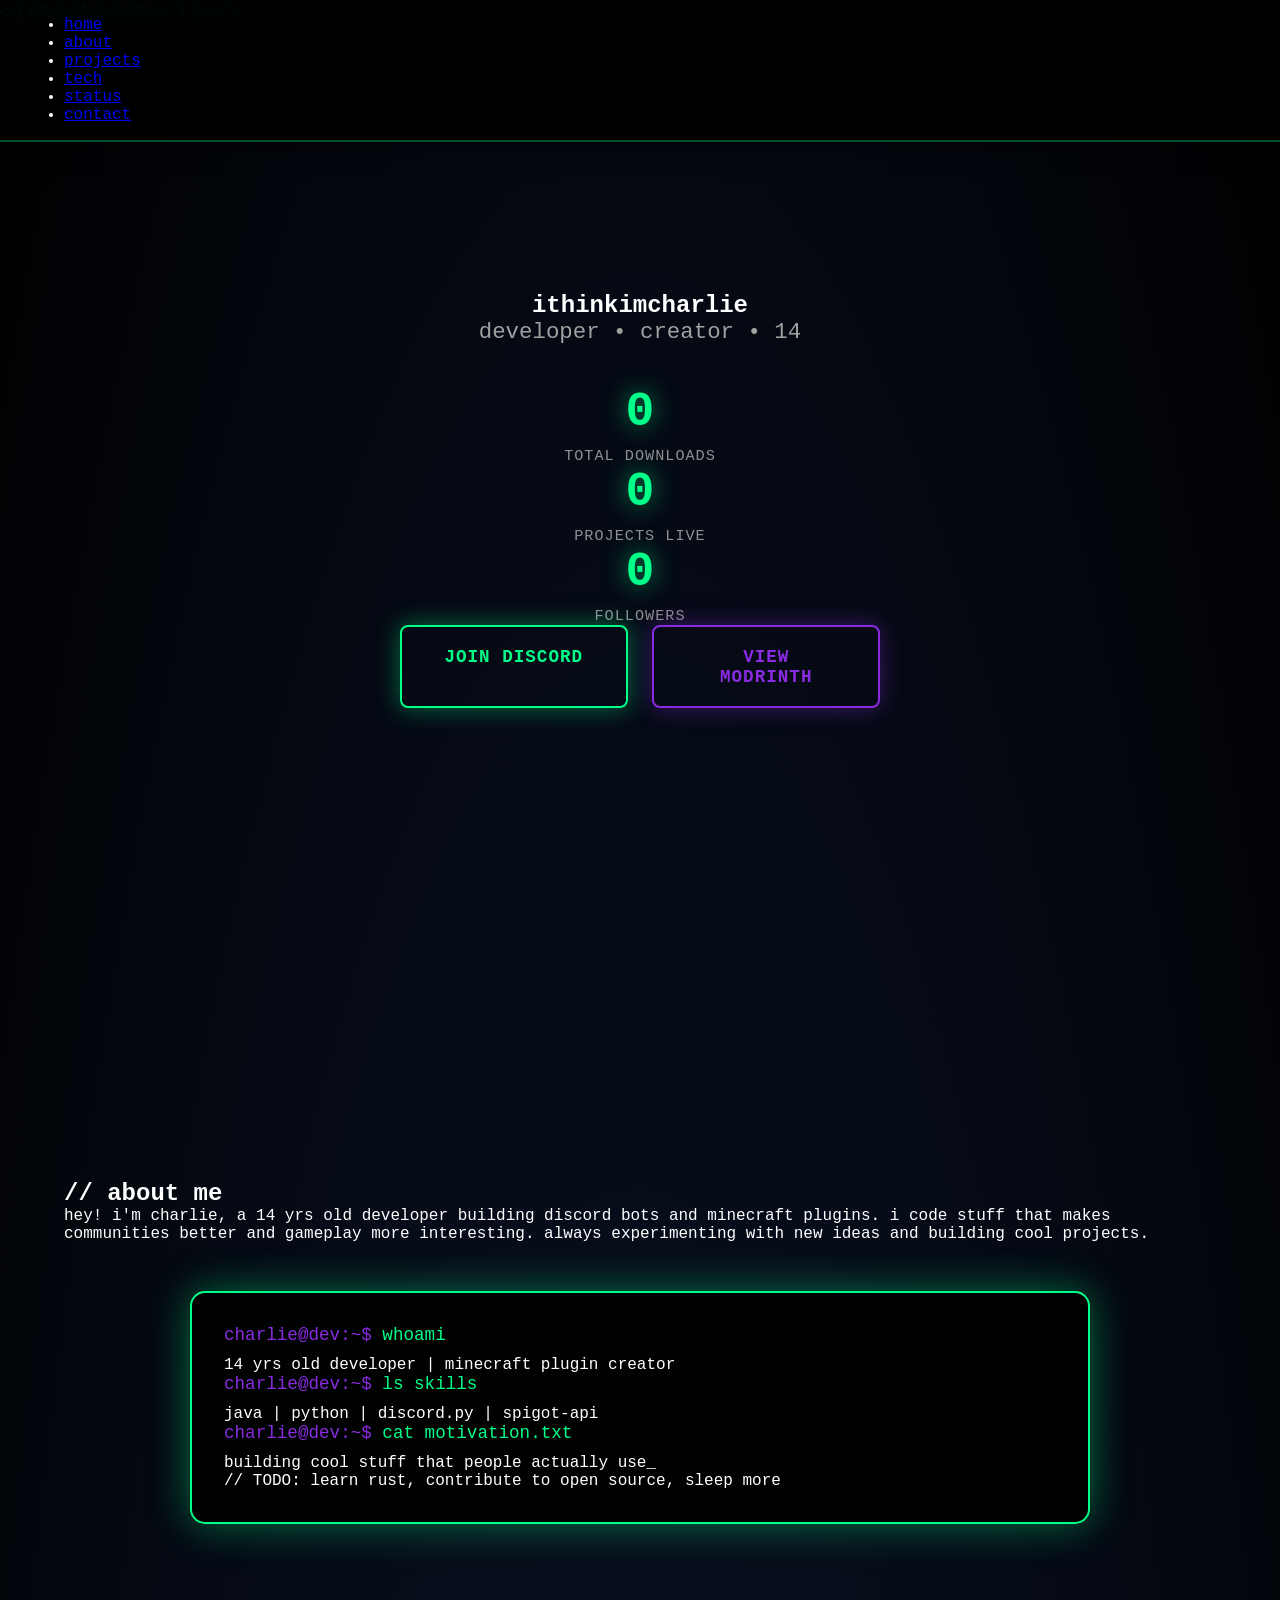
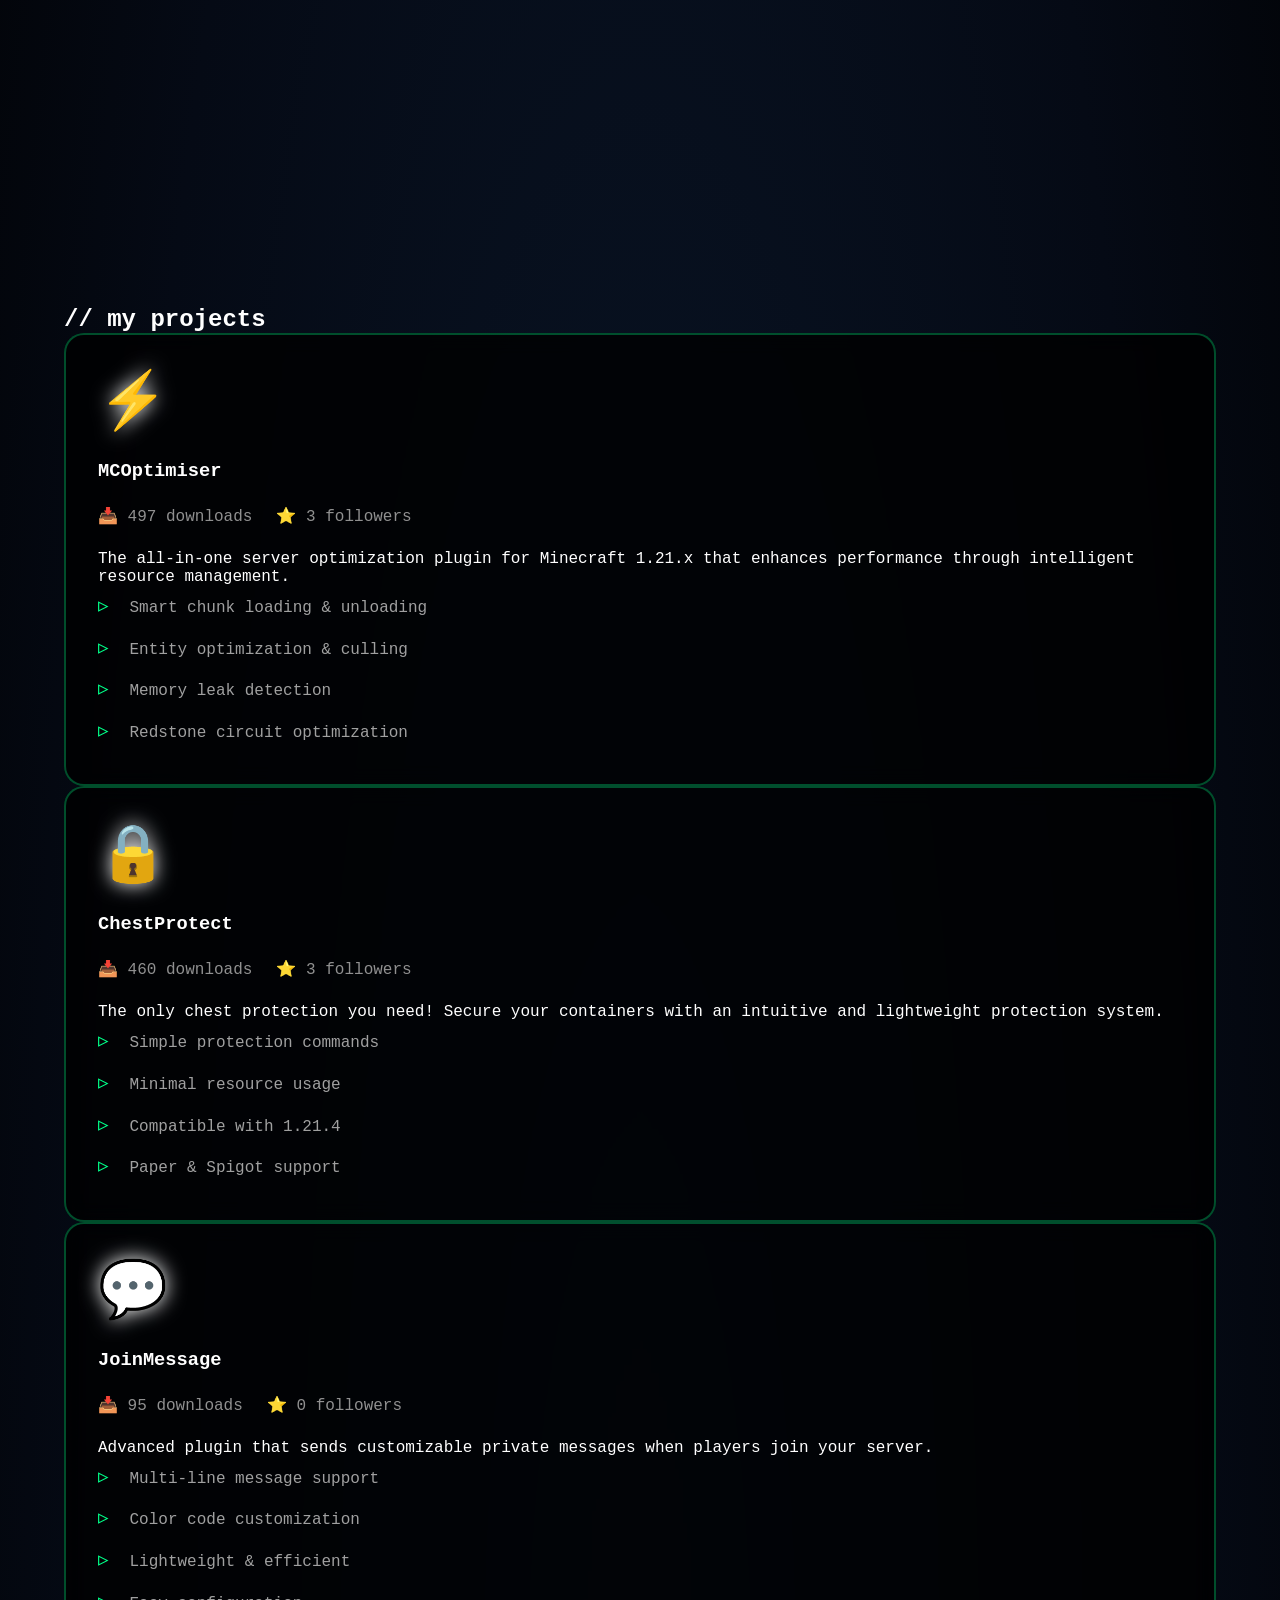
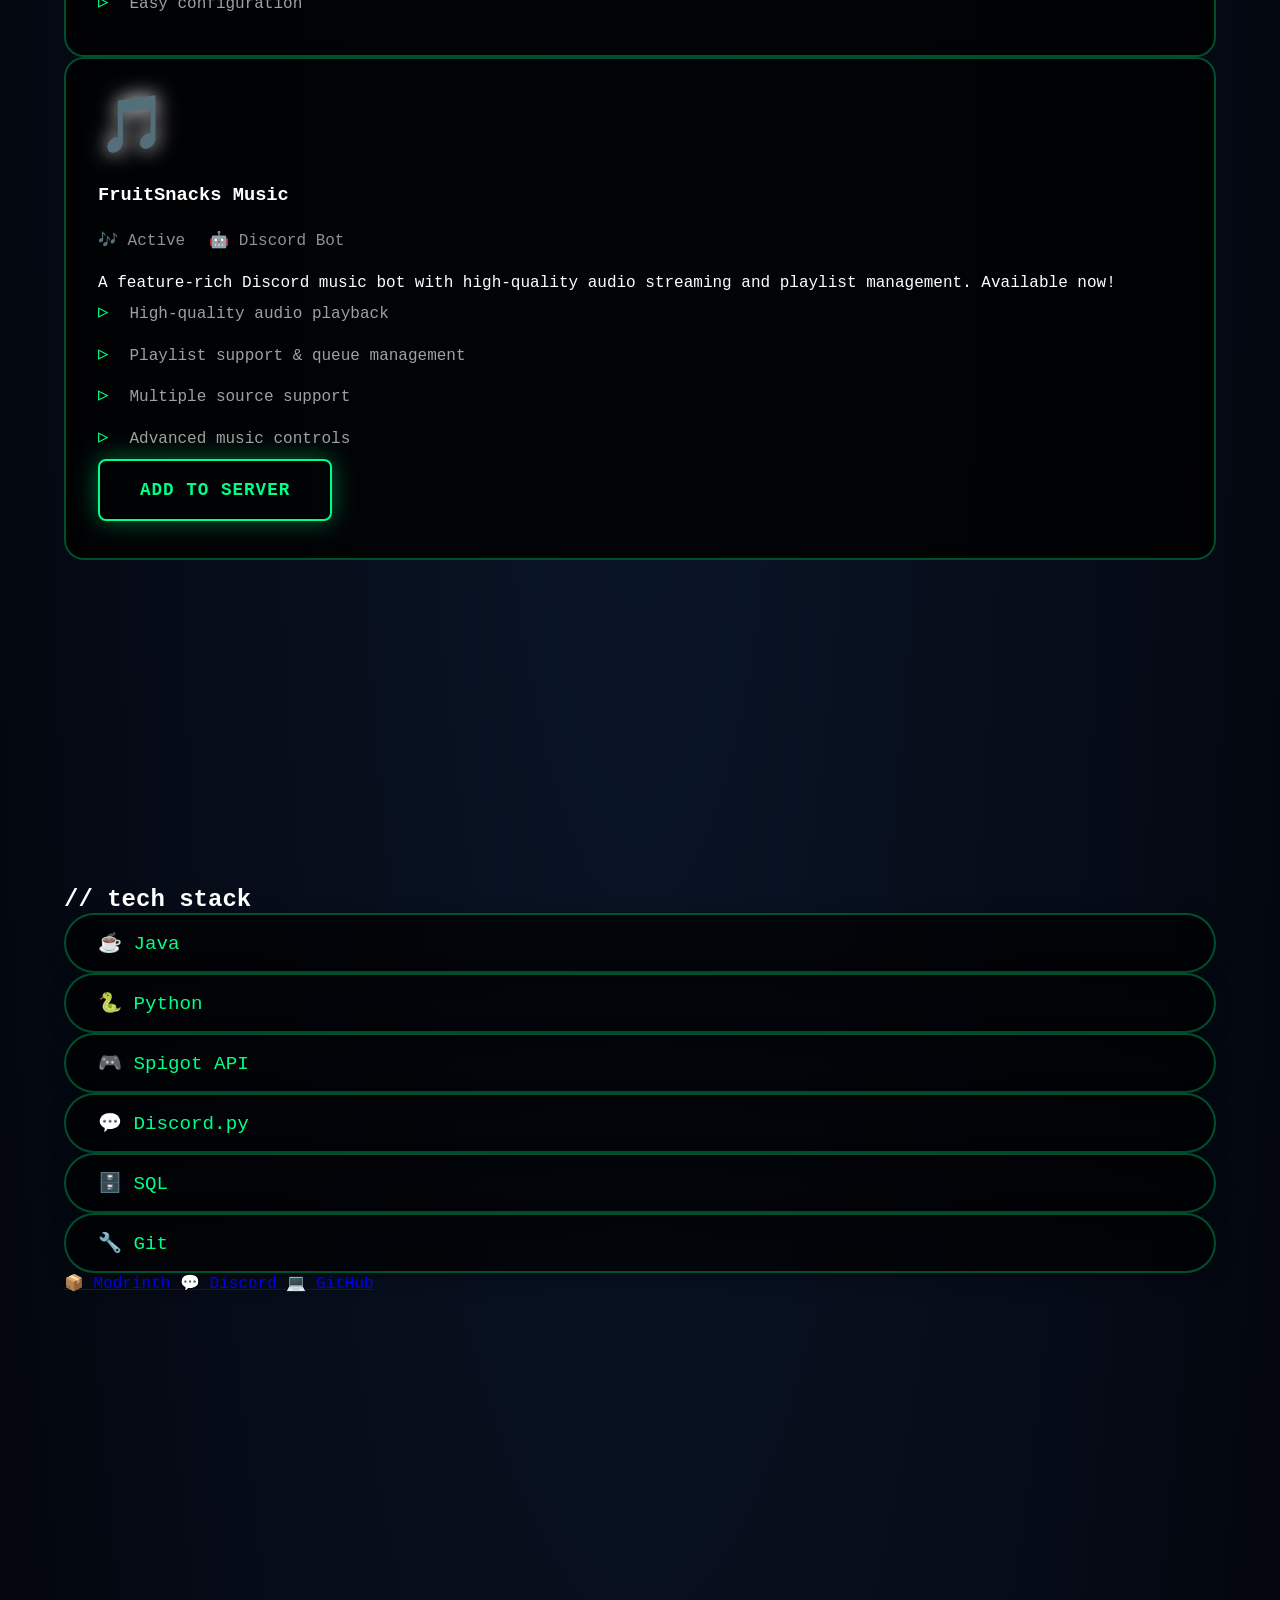
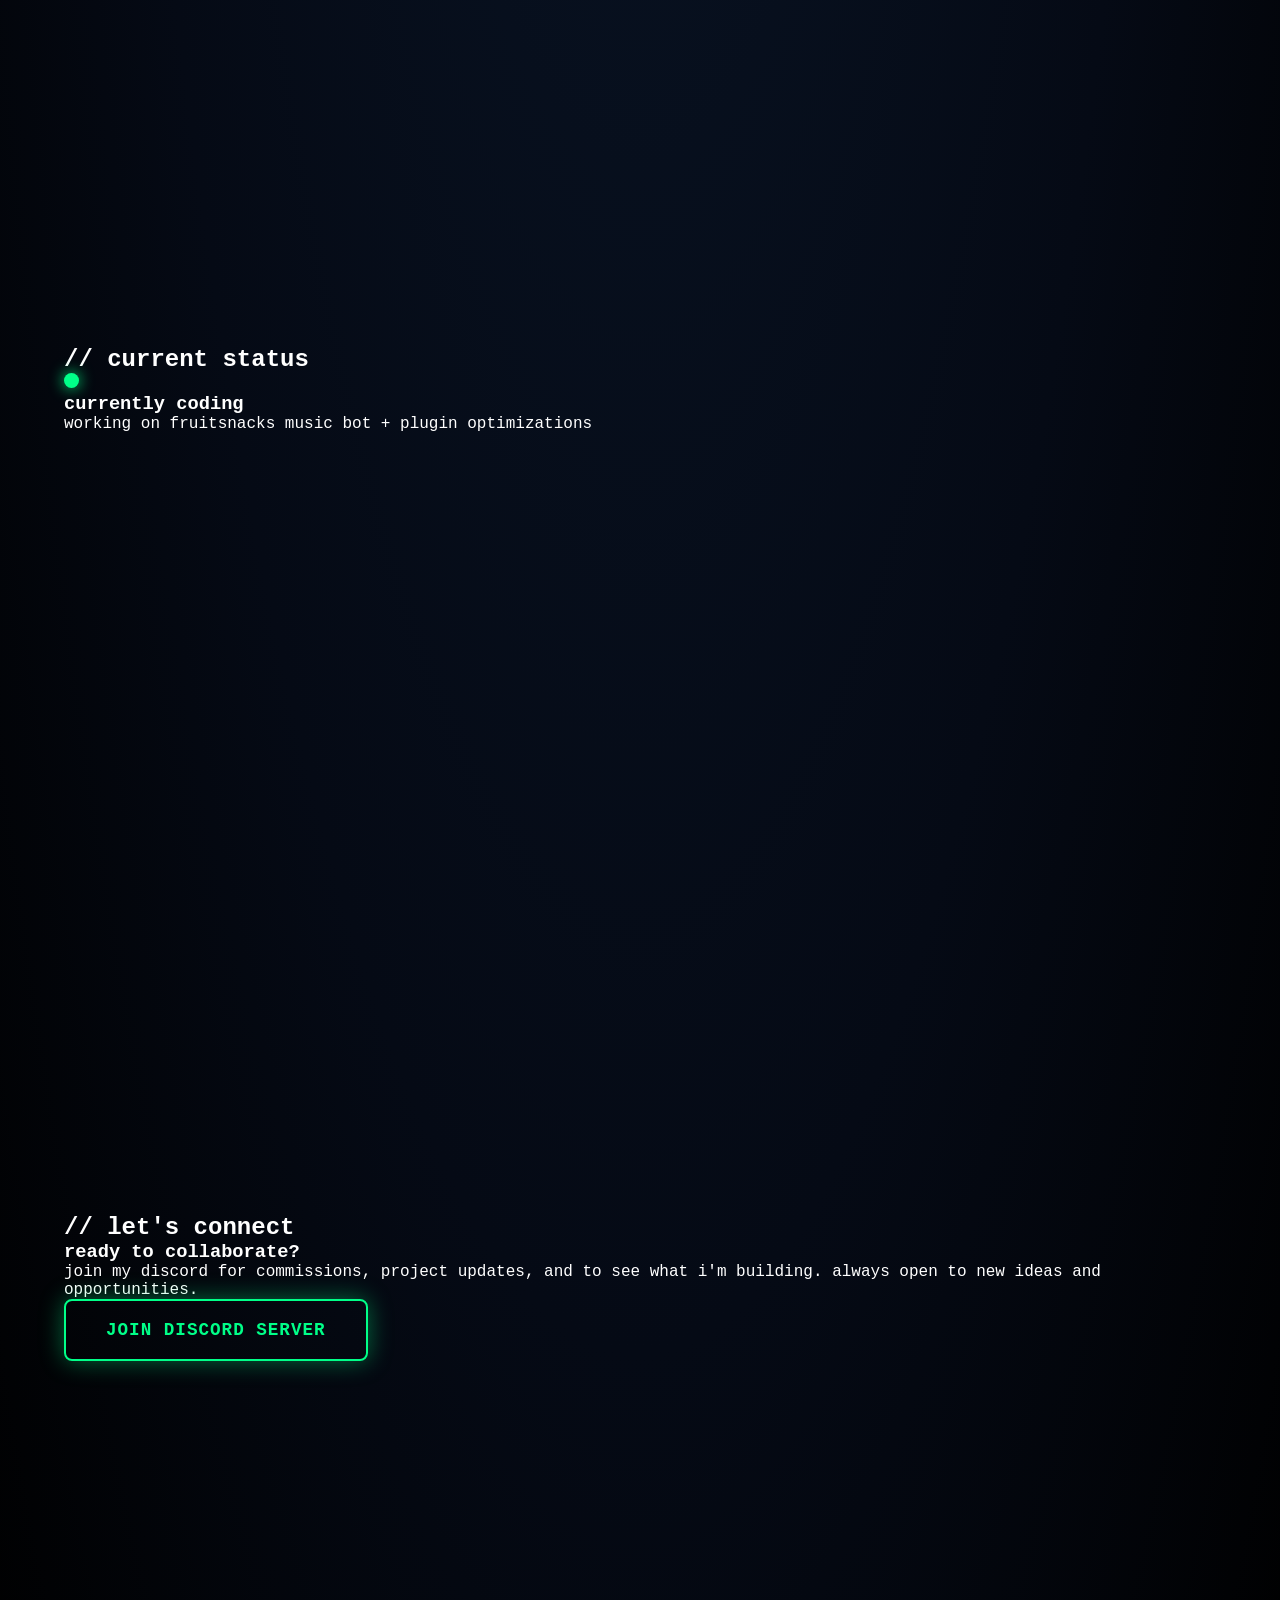
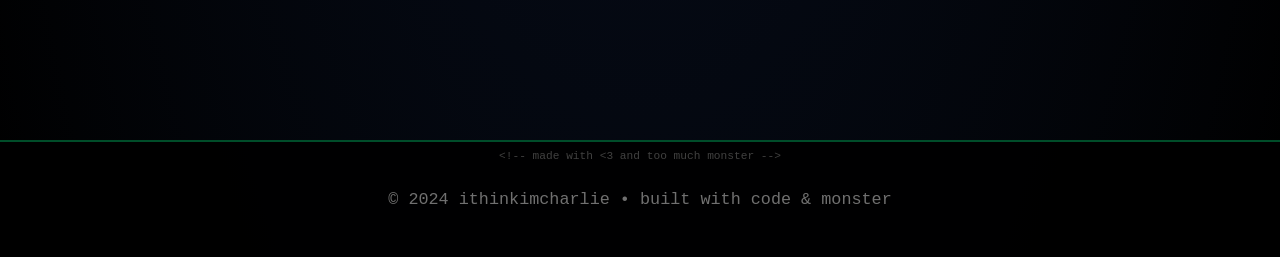
==== commit a7a1d07e: "Update index.html" ====
--- a/index.html
+++ b/index.html
@@ -3,436 +3,212 @@
 <head>
     <meta charset="UTF-8">
     <meta name="viewport" content="width=device-width, initial-scale=1.0">
-    <title>ithinkimcharlie - Developer & Creator</title>
+    <title>ithinkimcharlie</title>
     <link rel="stylesheet" href="styles.css">
 </head>
 <body>
-    <div class="cursor-dot" id="cursorDot"></div>
-
-    <div class="animated-bg" id="galaxyBg">
-        <div class="galaxy" id="galaxy"></div>
-    </div>
-
-    <div class="back-to-top" id="backToTop"></div>
-
-    <nav>
-        <div class="logo">&lt;ithinkimcharlie/&gt;</div>
-        <div class="hamburger" id="hamburger">
-            <span></span>
-            <span></span>
-            <span></span>
+    <header>
+        <div class="container">
+            <div class="logo">&lt;ithinkimcharlie/&gt;</div>
+            <nav>
+                <ul>
+                    <li><a href="#home">home</a></li>
+                    <li><a href="#about">about</a></li>
+                    <li><a href="#projects">projects</a></li>
+                    <li><a href="#tech">tech</a></li>
+                    <li><a href="#status">status</a></li>
+                    <li><a href="#contact">contact</a></li>
+                </ul>
+            </nav>
         </div>
-        <ul class="nav-links" id="navLinks">
-            <li><a href="#home">home</a></li>
-            <li><a href="#about">about</a></li>
-            <li><a href="#projects">projects</a></li>
-            <li><a href="#tech">tech</a></li>
-            <li><a href="#status">status</a></li>
-            <li><a href="#contact">contact</a></li>
-        </ul>
-    </nav>
-
-    <section id="home" class="hero">
-        <h1 class="glitch">ithinkimcharlie</h1>
-        <p class="typing">developer • creator • 16</p>
-        
-        <div class="stats-container">
-            <div class="stat-box glow-card">
-                <div class="stat-number" data-target="1052">0</div>
-                <div class="stat-label">total downloads</div>
-            </div>
-            <div class="stat-box glow-card">
-                <div class="stat-number" data-target="4">0</div>
-                <div class="stat-label">projects live</div>
-            </div>
-            <div class="stat-box glow-card">
-                <div class="stat-number" data-target="6">0</div>
-                <div class="stat-label">followers</div>
-            </div>
+    </header>
+
+    <main>
+        <!-- Hero Section -->
+        <section id="home" class="hero">
+            <div class="container">
+                <h1>ithinkimcharlie</h1>
+                <p class="tagline">developer • creator • <span class="highlight">14</span></p>
+                
+                <div class="stats">
+                    <div class="stat-item">
+                        <div class="stat-number">0</div>
+                        <div class="stat-label">total downloads</div>
+                    </div>
+                    <div class="stat-item">
+                        <div class="stat-number">0</div>
+                        <div class="stat-label">projects live</div>
+                    </div>
+                    <div class="stat-item">
+                        <div class="stat-number">0</div>
+                        <div class="stat-label">followers</div>
+                    </div>
+                </div>
+
+                <div class="cta-buttons">
+                    <a href="https://dsc.gg/fruitsnacks" class="btn btn-primary">join discord</a>
+                    <a href="https://modrinth.com/user/therealmangoosey" class="btn btn-secondary">view modrinth</a>
+                </div>
+            </div>
+        </section>
+
+        <!-- About Section -->
+        <section id="about" class="about">
+            <div class="container">
+                <h2>// about me</h2>
+                <p class="about-intro">hey! i'm charlie, a <span class="highlight">14 yrs old</span> developer building discord bots and minecraft plugins. i code stuff that makes communities better and gameplay more interesting. always experimenting with new ideas and building cool projects.</p>
+                
+                <div class="terminal">
+                    <div class="terminal-line">
+                        <span class="prompt">charlie@dev:~$</span> whoami
+                    </div>
+                    <div class="terminal-output">14 yrs old developer | minecraft plugin creator</div>
+                    
+                    <div class="terminal-line">
+                        <span class="prompt">charlie@dev:~$</span> ls skills
+                    </div>
+                    <div class="terminal-output">java | python | discord.py | spigot-api</div>
+                    
+                    <div class="terminal-line">
+                        <span class="prompt">charlie@dev:~$</span> cat motivation.txt
+                    </div>
+                    <div class="terminal-output">building cool stuff that people actually use_</div>
+                    
+                    <div class="terminal-comment">// TODO: learn rust, contribute to open source, sleep more</div>
+                </div>
+            </div>
+        </section>
+
+        <!-- Projects Section -->
+        <section id="projects" class="projects">
+            <div class="container">
+                <h2>// my projects</h2>
+                
+                <div class="project-grid">
+                    <div class="project-card">
+                        <div class="project-icon">⚡</div>
+                        <h3>MCOptimiser</h3>
+                        <div class="project-stats">
+                            <span>📥 497 downloads</span>
+                            <span>⭐ 3 followers</span>
+                        </div>
+                        <p>The all-in-one server optimization plugin for Minecraft 1.21.x that enhances performance through intelligent resource management.</p>
+                        <ul class="project-features">
+                            <li>Smart chunk loading & unloading</li>
+                            <li>Entity optimization & culling</li>
+                            <li>Memory leak detection</li>
+                            <li>Redstone circuit optimization</li>
+                        </ul>
+                    </div>
+
+                    <div class="project-card">
+                        <div class="project-icon">🔒</div>
+                        <h3>ChestProtect</h3>
+                        <div class="project-stats">
+                            <span>📥 460 downloads</span>
+                            <span>⭐ 3 followers</span>
+                        </div>
+                        <p>The only chest protection you need! Secure your containers with an intuitive and lightweight protection system.</p>
+                        <ul class="project-features">
+                            <li>Simple protection commands</li>
+                            <li>Minimal resource usage</li>
+                            <li>Compatible with 1.21.4</li>
+                            <li>Paper & Spigot support</li>
+                        </ul>
+                    </div>
+
+                    <div class="project-card">
+                        <div class="project-icon">💬</div>
+                        <h3>JoinMessage</h3>
+                        <div class="project-stats">
+                            <span>📥 95 downloads</span>
+                            <span>⭐ 0 followers</span>
+                        </div>
+                        <p>Advanced plugin that sends customizable private messages when players join your server.</p>
+                        <ul class="project-features">
+                            <li>Multi-line message support</li>
+                            <li>Color code customization</li>
+                            <li>Lightweight & efficient</li>
+                            <li>Easy configuration</li>
+                        </ul>
+                    </div>
+
+                    <div class="project-card featured">
+                        <div class="project-icon">🎵</div>
+                        <h3>FruitSnacks Music</h3>
+                        <div class="project-stats">
+                            <span>🎶 Active</span>
+                            <span>🤖 Discord Bot</span>
+                        </div>
+                        <p>A feature-rich Discord music bot with high-quality audio streaming and playlist management. Available now!</p>
+                        <ul class="project-features">
+                            <li>High-quality audio playback</li>
+                            <li>Playlist support & queue management</li>
+                            <li>Multiple source support</li>
+                            <li>Advanced music controls</li>
+                        </ul>
+                        <a href="https://dsc.gg/fruitsnacks" class="btn btn-primary">Add to Server</a>
+                    </div>
+                </div>
+            </div>
+        </section>
+
+        <!-- Tech Stack Section -->
+        <section id="tech" class="tech">
+            <div class="container">
+                <h2>// tech stack</h2>
+                <div class="tech-grid">
+                    <div class="tech-item">☕ Java</div>
+                    <div class="tech-item">🐍 Python</div>
+                    <div class="tech-item">🎮 Spigot API</div>
+                    <div class="tech-item">💬 Discord.py</div>
+                    <div class="tech-item">🗄️ SQL</div>
+                    <div class="tech-item">🔧 Git</div>
+                </div>
+
+                <div class="social-links">
+                    <a href="https://modrinth.com/user/therealmangoosey" class="social-link">
+                        <span>📦</span> Modrinth
+                    </a>
+                    <a href="https://dsc.gg/fruitsnacks" class="social-link">
+                        <span>💬</span> Discord
+                    </a>
+                    <a href="https://github.com/therealmangoosey" class="social-link">
+                        <span>💻</span> GitHub
+                    </a>
+                </div>
+            </div>
+        </section>
+
+        <!-- Status Section -->
+        <section id="status" class="status">
+            <div class="container">
+                <h2>// current status</h2>
+                <div class="status-card">
+                    <div class="status-indicator"></div>
+                    <div>
+                        <h3>currently coding</h3>
+                        <p>working on fruitsnacks music bot + plugin optimizations</p>
+                    </div>
+                </div>
+            </div>
+        </section>
+
+        <!-- Contact Section -->
+        <section id="contact" class="contact">
+            <div class="container">
+                <h2>// let's connect</h2>
+                <h3>ready to collaborate?</h3>
+                <p>join my discord for commissions, project updates, and to see what i'm building. always open to new ideas and opportunities.</p>
+                <a href="https://dsc.gg/fruitsnacks" class="btn btn-primary btn-large">join discord server</a>
+            </div>
+        </section>
+    </main>
+
+    <footer>
+        <div class="container">
+            <p>© 2024 ithinkimcharlie • built with code & monster</p>
         </div>
-
-        <div class="cta-buttons">
-            <a href="https://dsc.gg/fruitsnacks" class="btn btn-primary" target="_blank">join discord</a>
-            <a href="https://modrinth.com/user/therealmangoosey" class="btn btn-secondary" target="_blank">view modrinth</a>
-        </div>
-        <div class="scroll-indicator"></div>
-    </section>
-
-    <section id="about">
-        <h2 class="section-title">// about me</h2>
-        <div class="about-content">
-            <p>hey! i'm charlie, a 16-year-old developer building discord bots and minecraft plugins. i code stuff that makes communities better and gameplay more interesting. always experimenting with new ideas and building cool projects.</p>
-        </div>
-
-        <div class="terminal">
-            <div class="terminal-header">
-                <div class="terminal-btn red"></div>
-                <div class="terminal-btn yellow"></div>
-                <div class="terminal-btn green"></div>
-            </div>
-            <div class="terminal-line">charlie@dev:~$ <span>whoami</span></div>
-            <div class="terminal-line">16 year old developer | minecraft plugin creator</div>
-            <div class="terminal-line">charlie@dev:~$ <span>ls skills</span></div>
-            <div class="terminal-line">java | python | discord.py | spigot-api</div>
-            <div class="terminal-line">charlie@dev:~$ <span>cat motivation.txt</span></div>
-            <div class="terminal-line">building cool stuff that people actually use_</div>
-            <div class="terminal-line" style="margin-top: 1rem; color: #404040; font-size: 0.9rem;">// TODO: learn rust, contribute to open source, sleep more</div>
-        </div>
-    </section>
-
-    <section id="projects">
-        <h2 class="section-title">// my projects</h2>
-        <div class="projects-grid">
-            <div class="project-card">
-                <div class="project-icon">⚡</div>
-                <h3 class="project-title">MCOptimiser</h3>
-                <div class="project-stats">
-                    <div class="project-stat">
-                        <span>📥</span> 497 downloads
-                    </div>
-                    <div class="project-stat">
-                        <span>⭐</span> 3 followers
-                    </div>
-                </div>
-                <p class="project-description">The all-in-one server optimization plugin for Minecraft 1.21.x that enhances performance through intelligent resource management.</p>
-                <ul class="project-features">
-                    <li>Smart chunk loading & unloading</li>
-                    <li>Entity optimization & culling</li>
-                    <li>Memory leak detection</li>
-                    <li>Redstone circuit optimization</li>
-                </ul>
-            </div>
-
-            <div class="project-card">
-                <div class="project-icon">🔒</div>
-                <h3 class="project-title">ChestProtect</h3>
-                <div class="project-stats">
-                    <div class="project-stat">
-                        <span>📥</span> 460 downloads
-                    </div>
-                    <div class="project-stat">
-                        <span>⭐</span> 3 followers
-                    </div>
-                </div>
-                <p class="project-description">The only chest protection you need! Secure your containers with an intuitive and lightweight protection system.</p>
-                <ul class="project-features">
-                    <li>Simple protection commands</li>
-                    <li>Minimal resource usage</li>
-                    <li>Compatible with 1.21.4</li>
-                    <li>Paper & Spigot support</li>
-                </ul>
-            </div>
-
-            <div class="project-card">
-                <div class="project-icon">💬</div>
-                <h3 class="project-title">JoinMessage</h3>
-                <div class="project-stats">
-                    <div class="project-stat">
-                        <span>📥</span> 95 downloads
-                    </div>
-                    <div class="project-stat">
-                        <span>⭐</span> 0 followers
-                    </div>
-                </div>
-                <p class="project-description">Advanced plugin that sends customizable private messages when players join your server.</p>
-                <ul class="project-features">
-                    <li>Multi-line message support</li>
-                    <li>Color code customization</li>
-                    <li>Lightweight & efficient</li>
-                    <li>Easy configuration</li>
-                </ul>
-            </div>
-
-            <div class="project-card">
-                <div class="project-icon">🎵</div>
-                <h3 class="project-title">FruitSnacks Music</h3>
-                <div class="project-stats">
-                    <div class="project-stat">
-                        <span>🎶</span> Active
-                    </div>
-                    <div class="project-stat">
-                        <span>🤖</span> Discord Bot
-                    </div>
-                </div>
-                <p class="project-description">A feature-rich Discord music bot with high-quality audio streaming and playlist management. Available now!</p>
-                <ul class="project-features">
-                    <li>High-quality audio playback</li>
-                    <li>Playlist support & queue management</li>
-                    <li>Multiple source support</li>
-                    <li>Advanced music controls</li>
-                </ul>
-                <a href="https://dsc.gg/fruitsnacks" class="animated-border-btn" target="_blank">Add to Server</a>
-            </div>
-        </div>
-    </section>
-
-    <section id="tech">
-        <h2 class="section-title">// tech stack</h2>
-        <div class="tech-stack">
-            <div class="tech-item">☕ Java</div>
-            <div class="tech-item">🐍 Python</div>
-            <div class="tech-item">🎮 Spigot API</div>
-            <div class="tech-item">💬 Discord.py</div>
-            <div class="tech-item">🗄️ SQL</div>
-            <div class="tech-item">🔧 Git</div>
-        </div>
-
-        <div class="links-grid">
-            <a href="https://modrinth.com/user/therealmangoosey" class="link-card" target="_blank">
-                <div class="link-icon">📦</div>
-                <div class="link-title">Modrinth</div>
-            </a>
-            <a href="https://dsc.gg/fruitsnacks" class="link-card" target="_blank">
-                <div class="link-icon">💬</div>
-                <div class="link-title">Discord</div>
-            </a>
-            <a href="https://github.com/therealmangoosey" class="link-card" target="_blank">
-                <div class="link-icon">💻</div>
-                <div class="link-title">GitHub</div>
-            </a>
-        </div>
-    </section>
-
-    <section id="status">
-        <h2 class="section-title">// current status</h2>
-        
-        <div class="loader"></div>
-        
-        <div class="status-box glow-card">
-            <div>
-                <span class="status-indicator"></span>
-                <strong class="animated-border-btn">currently coding</strong>
-            </div>
-            <p class="status-text">working on fruitsnacks music bot + plugin optimizations</p>
-        </div>
-    </section>
-
-    <section id="contact">
-        <h2 class="section-title">// let's connect</h2>
-        <div class="contact-card">
-            <h3>ready to collaborate?</h3>
-            <p>join my discord for commissions, project updates, and to see what i'm building. always open to new ideas and opportunities.</p>
-            <a href="https://dsc.gg/fruitsnacks" class="btn btn-secondary" target="_blank">join discord server</a>
-        </div>
-    </section>
-
-    <footer>
-        <p>© 2024 ithinkimcharlie • built with code & monster</p>
     </footer>
-
-    <script>
-        // Cursor trail effect with custom cursor
-        const cursorDot = document.getElementById('cursorDot');
-        const trails = [];
-        const trailLength = 15;
-
-        // Only show custom cursor on desktop
-        if (window.innerWidth > 768) {
-            for (let i = 0; i < trailLength; i++) {
-                const trail = document.createElement('div');
-                trail.className = 'cursor-trail';
-                document.body.appendChild(trail);
-                trails.push(trail);
-            }
-
-            let mouseX = 0, mouseY = 0;
-            let cursorX = 0, cursorY = 0;
-
-            document.addEventListener('mousemove', (e) => {
-                mouseX = e.clientX;
-                mouseY = e.clientY;
-            });
-
-            function animateCursor() {
-                cursorX += (mouseX - cursorX) * 0.2;
-                cursorY += (mouseY - cursorY) * 0.2;
-
-                cursorDot.style.left = (cursorX - 10) + 'px';
-                cursorDot.style.top = (cursorY - 10) + 'px';
-
-                let prevX = cursorX;
-                let prevY = cursorY;
-
-                trails.forEach((trail, index) => {
-                    const currentX = parseFloat(trail.style.left) || cursorX;
-                    const currentY = parseFloat(trail.style.top) || cursorY;
-                    
-                    const newX = currentX + (prevX - currentX) * 0.3;
-                    const newY = currentY + (prevY - currentY) * 0.3;
-                    
-                    trail.style.left = (newX - 5) + 'px';
-                    trail.style.top = (newY - 5) + 'px';
-                    trail.style.opacity = (trailLength - index) / trailLength * 0.6;
-                    
-                    prevX = currentX;
-                    prevY = currentY;
-                });
-
-                requestAnimationFrame(animateCursor);
-            }
-
-            animateCursor();
-        }
-
-        // Galaxy effect
-        const galaxy = document.getElementById('galaxy');
-        
-        // More stars spread across larger area
-        for (let i = 0; i < 500; i++) {
-            const star = document.createElement('div');
-            star.className = 'star';
-            const size = Math.random() * 3 + 0.5;
-            star.style.width = size + 'px';
-            star.style.height = size + 'px';
-            star.style.left = Math.random() * 100 + '%';
-            star.style.top = Math.random() * 300 + '%';
-            star.style.animationDelay = Math.random() * 5 + 's';
-            star.style.animationDuration = (Math.random() * 4 + 2) + 's';
-            galaxy.appendChild(star);
-        }
-
-        // Nebulas
-        const colors = ['#1e3a8a', '#7c3aed', '#06b6d4', '#3b82f6', '#8b5cf6', '#0ea5e9'];
-        for (let i = 0; i < 12; i++) {
-            const nebula = document.createElement('div');
-            nebula.className = 'nebula';
-            const size = Math.random() * 600 + 400;
-            nebula.style.width = size + 'px';
-            nebula.style.height = size + 'px';
-            nebula.style.left = Math.random() * 100 + '%';
-            nebula.style.top = Math.random() * 300 + '%';
-            nebula.style.background = colors[Math.floor(Math.random() * colors.length)];
-            nebula.style.animationDelay = Math.random() * 8 + 's';
-            nebula.style.animationDuration = (Math.random() * 8 + 12) + 's';
-            galaxy.appendChild(nebula);
-        }
-
-        const galaxyBg = document.getElementById('galaxyBg');
-        const backToTop = document.getElementById('backToTop');
-
-        window.addEventListener('scroll', () => {
-            const scrollPos = window.scrollY;
-            const windowHeight = window.innerHeight;
-
-            // Back to top button
-            if (scrollPos > windowHeight * 0.5) {
-                backToTop.classList.add('visible');
-            } else {
-                backToTop.classList.remove('visible');
-            }
-
-            // Hide scroll indicator
-            const scrollIndicator = document.querySelector('.scroll-indicator');
-            if (scrollIndicator) {
-                if (scrollPos > 100) {
-                    scrollIndicator.style.opacity = '0';
-                    scrollIndicator.style.pointerEvents = 'none';
-                } else {
-                    scrollIndicator.style.opacity = '1';
-                    scrollIndicator.style.pointerEvents = 'all';
-                }
-            }
-        });
-
-        // Back to top functionality
-        backToTop.addEventListener('click', () => {
-            window.scrollTo({ top: 0, behavior: 'smooth' });
-        });
-
-        // Animated counter
-        const animateCounter = (element) => {
-            const target = parseInt(element.getAttribute('data-target'));
-            const duration = 2000;
-            const increment = target / (duration / 16);
-            let current = 0;
-
-            const updateCounter = () => {
-                current += increment;
-                if (current < target) {
-                    element.textContent = Math.floor(current);
-                    requestAnimationFrame(updateCounter);
-                } else {
-                    element.textContent = target;
-                }
-            };
-
-            updateCounter();
-        };
-
-        // Intersection Observer for animations
-        const observerOptions = {
-            threshold: 0.2,
-            rootMargin: '0px'
-        };
-
-        const observer = new IntersectionObserver((entries) => {
-            entries.forEach(entry => {
-                if (entry.isIntersecting) {
-                    entry.target.style.opacity = '1';
-                    entry.target.style.transform = 'translateY(0)';
-                    
-                    if (entry.target.classList.contains('stat-number')) {
-                        animateCounter(entry.target);
-                    }
-                }
-            });
-        }, observerOptions);
-
-        document.querySelectorAll('.about-content, .terminal, .status-box, .contact-card, .tech-item').forEach(el => {
-            el.style.opacity = '0';
-            el.style.transform = 'translateY(50px)';
-            el.style.transition = 'opacity 0.8s ease, transform 0.8s ease';
-            observer.observe(el);
-        });
-
-        document.querySelectorAll('.stat-number').forEach(el => {
-            observer.observe(el);
-        });
-
-        // Smooth scrolling
-        document.querySelectorAll('a[href^="#"]').forEach(anchor => {
-            anchor.addEventListener('click', function (e) {
-                e.preventDefault();
-                const target = document.querySelector(this.getAttribute('href'));
-                if (target) {
-                    target.scrollIntoView({ behavior: 'smooth', block: 'start' });
-                }
-                navLinks.classList.remove('active');
-            });
-        });
-
-        // Mobile menu toggle
-        const hamburger = document.getElementById('hamburger');
-        const navLinks = document.getElementById('navLinks');
-        
-        hamburger.addEventListener('click', () => {
-            navLinks.classList.toggle('active');
-        });
-
-        // Close menu when clicking outside
-        document.addEventListener('click', (e) => {
-            if (!hamburger.contains(e.target) && !navLinks.contains(e.target)) {
-                navLinks.classList.remove('active');
-            }
-        });
-
-        // Parallax effect (desktop only)
-        if (window.innerWidth > 768) {
-            window.addEventListener('scroll', () => {
-                const scrolled = window.pageYOffset;
-                const parallaxElements = document.querySelectorAll('.hero');
-                
-                parallaxElements.forEach(el => {
-                    const speed = 0.3;
-                    el.style.transform = `translateY(${scrolled * speed}px)`;
-                });
-            });
-        }
-    </script>
-    <!-- Vercel Web Analytics -->
-    <script>
-      window.va = window.va || function () { (window.vaq = window.vaq || []).push(arguments); };
-    </script>
-    <script defer src="/_vercel/insights/script.js"></script>
 </body>
-</html>+</html>
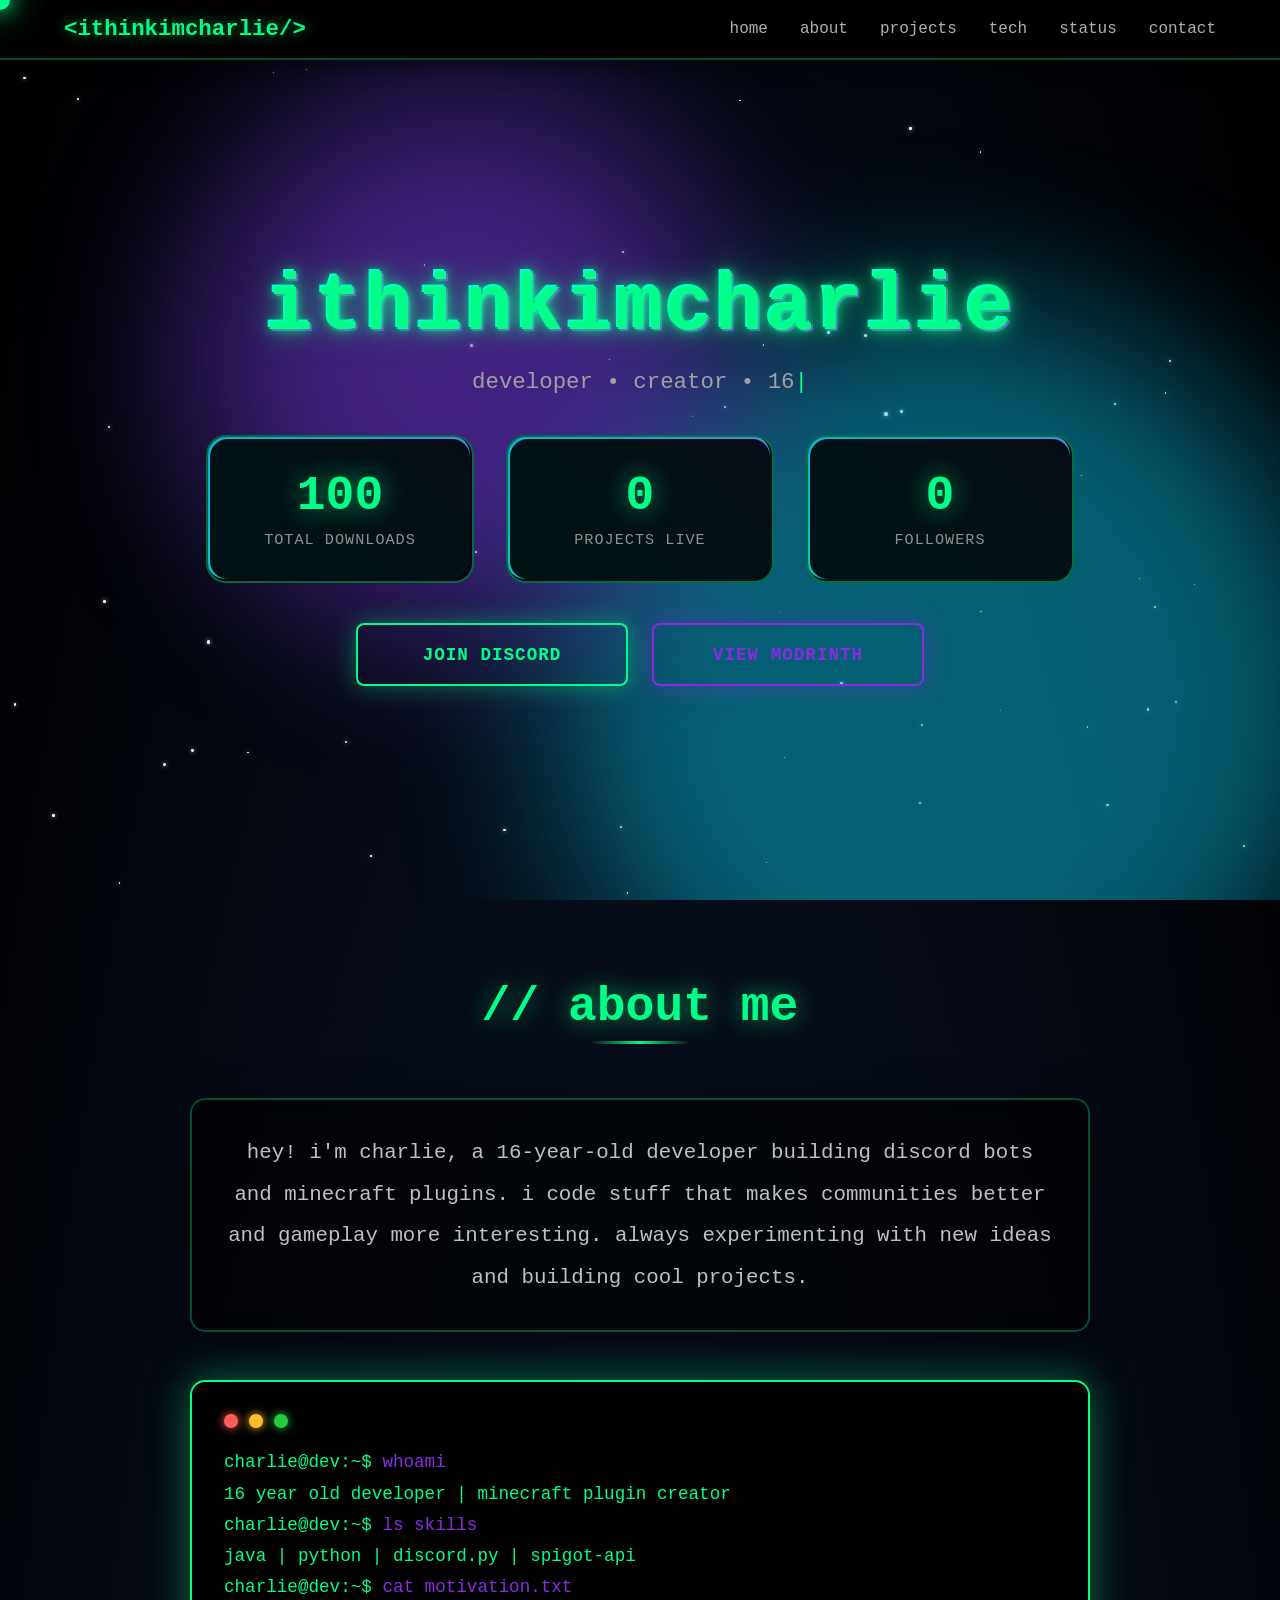
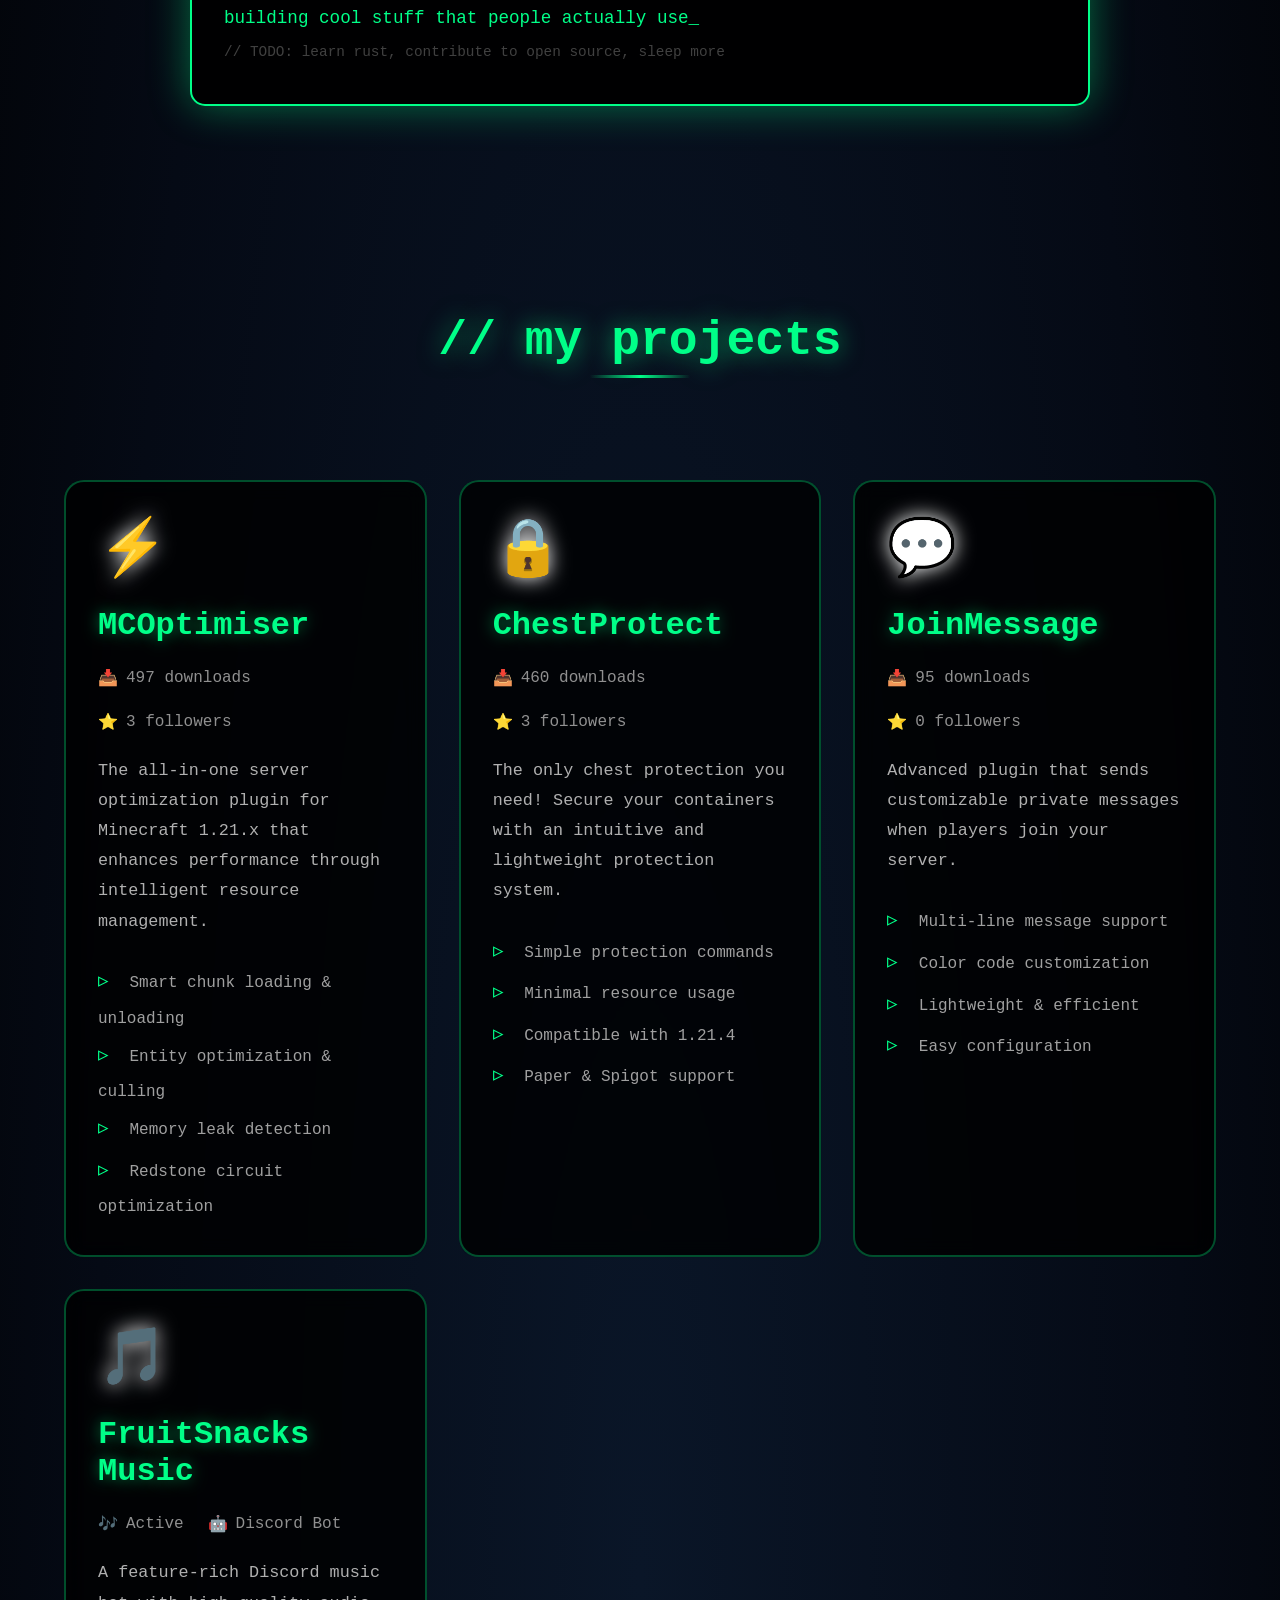
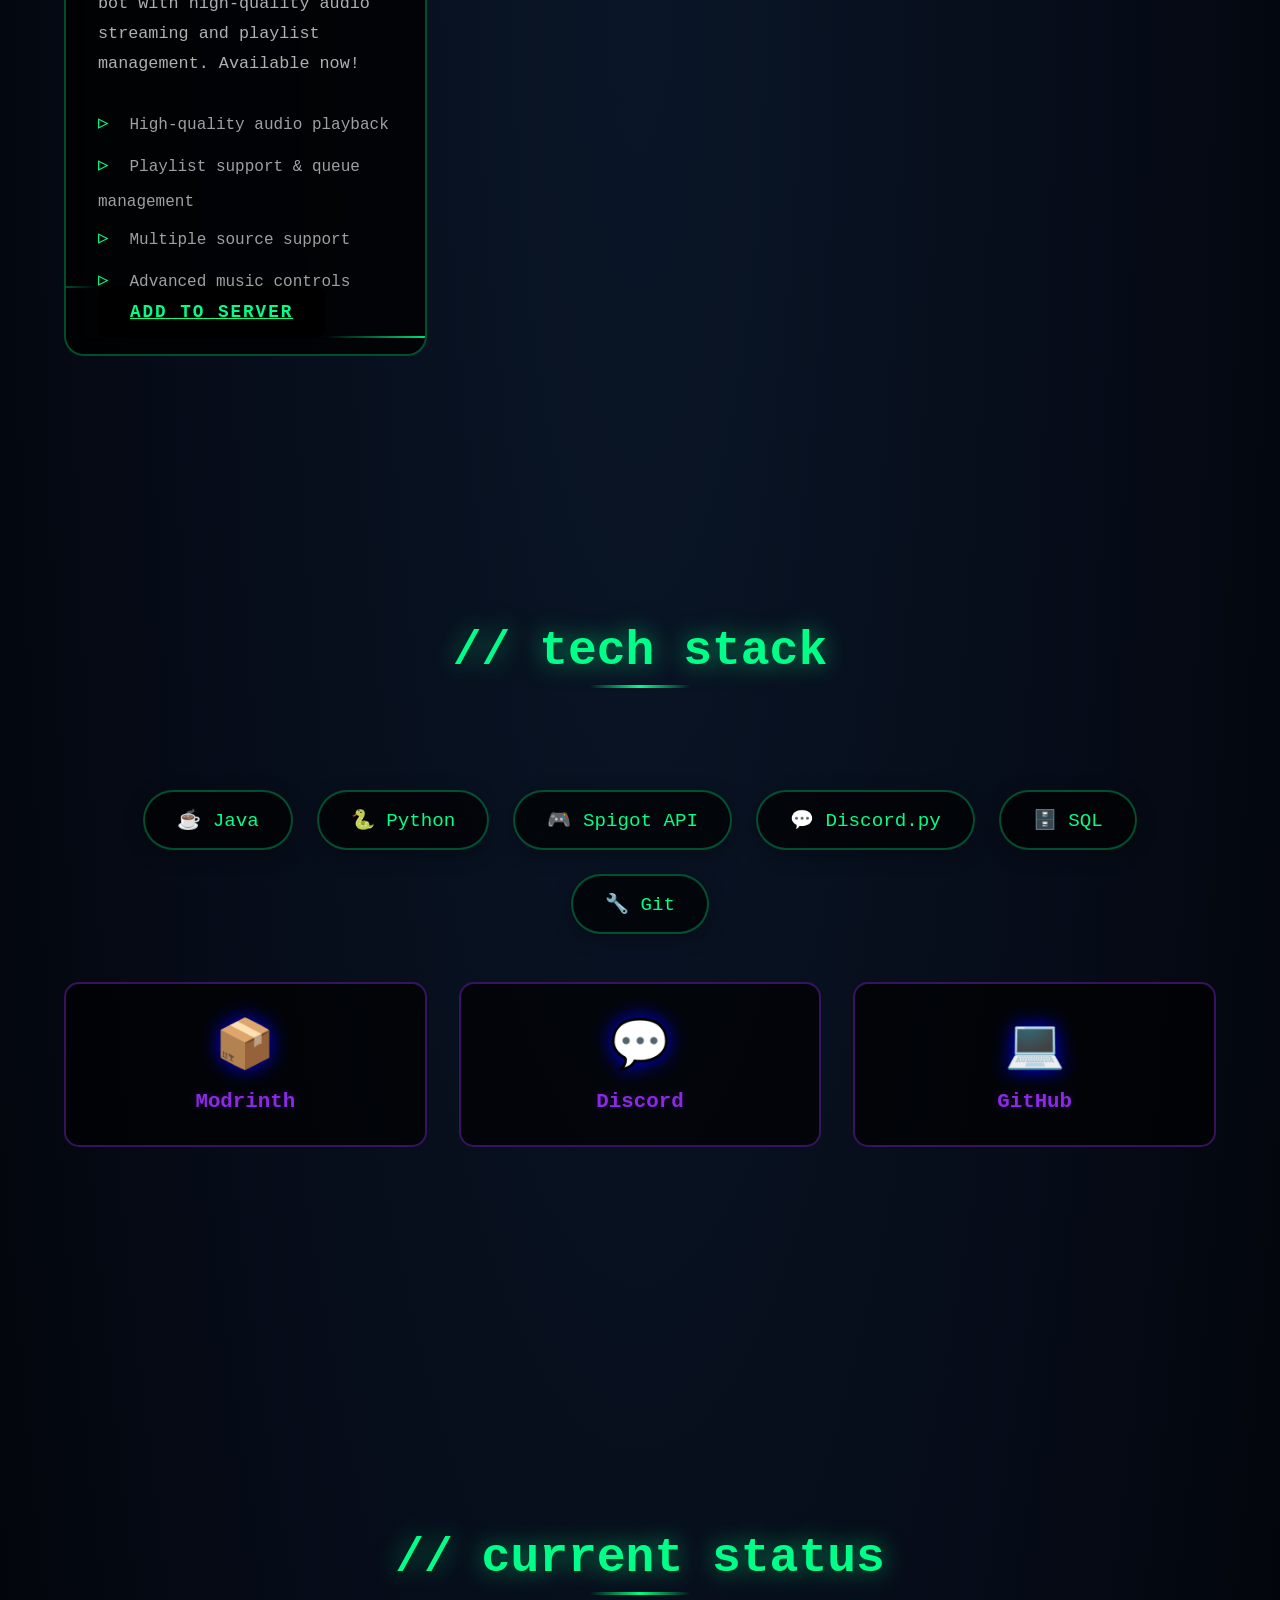
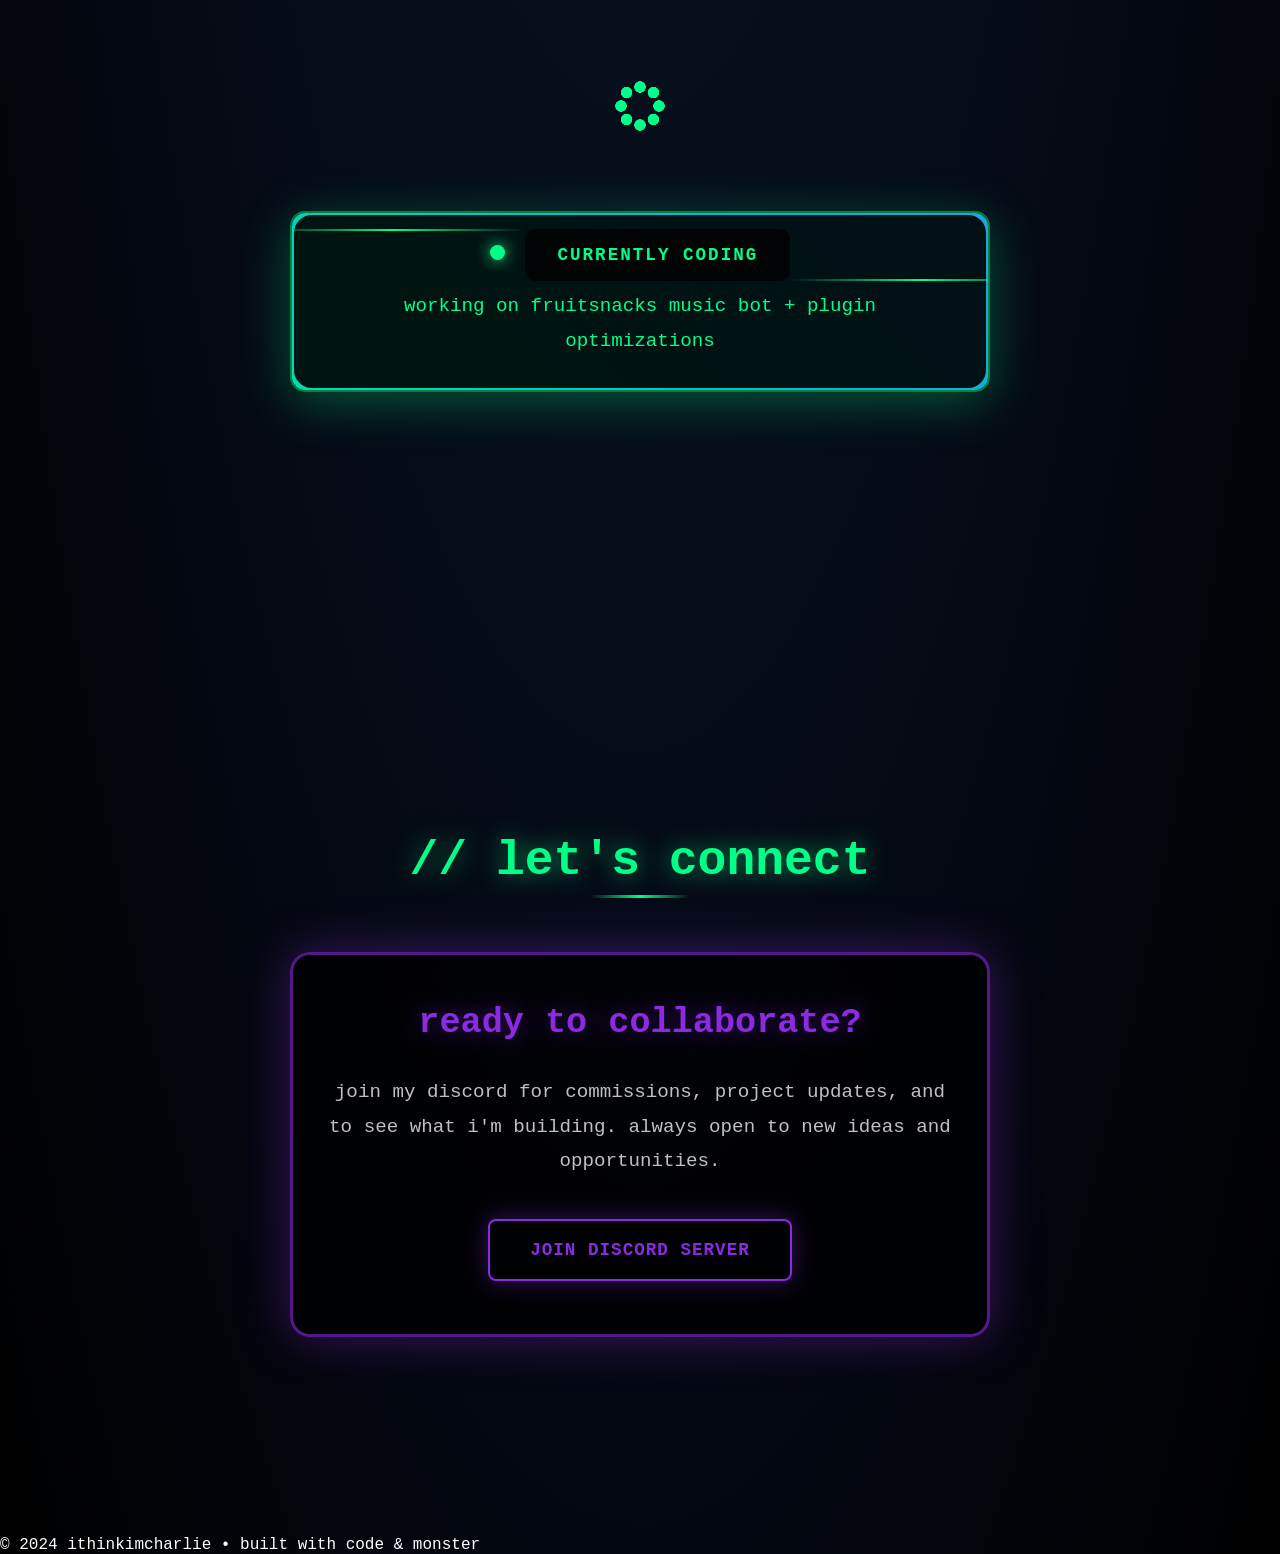
==== commit b6542b4c: "Update index.htmll" ====
--- a/index.html
+++ b/index.html
@@ -3,212 +3,431 @@
 <head>
     <meta charset="UTF-8">
     <meta name="viewport" content="width=device-width, initial-scale=1.0">
-    <title>ithinkimcharlie</title>
+    <title>ithinkimcharlie - Developer & Creator</title>
     <link rel="stylesheet" href="styles.css">
 </head>
 <body>
-    <header>
-        <div class="container">
-            <div class="logo">&lt;ithinkimcharlie/&gt;</div>
-            <nav>
-                <ul>
-                    <li><a href="#home">home</a></li>
-                    <li><a href="#about">about</a></li>
-                    <li><a href="#projects">projects</a></li>
-                    <li><a href="#tech">tech</a></li>
-                    <li><a href="#status">status</a></li>
-                    <li><a href="#contact">contact</a></li>
+    <div class="cursor-dot" id="cursorDot"></div>
+
+    <div class="animated-bg" id="galaxyBg">
+        <div class="galaxy" id="galaxy"></div>
+    </div>
+
+    <div class="back-to-top" id="backToTop"></div>
+
+    <nav>
+        <div class="logo">&lt;ithinkimcharlie/&gt;</div>
+        <div class="hamburger" id="hamburger">
+            <span></span>
+            <span></span>
+            <span></span>
+        </div>
+        <ul class="nav-links" id="navLinks">
+            <li><a href="#home">home</a></li>
+            <li><a href="#about">about</a></li>
+            <li><a href="#projects">projects</a></li>
+            <li><a href="#tech">tech</a></li>
+            <li><a href="#status">status</a></li>
+            <li><a href="#contact">contact</a></li>
+        </ul>
+    </nav>
+
+    <section id="home" class="hero">
+        <h1 class="glitch">ithinkimcharlie</h1>
+        <p class="typing">developer • creator • 16</p>
+        
+        <div class="stats-container">
+            <div class="stat-box glow-card">
+                <div class="stat-number" data-target="1052">0</div>
+                <div class="stat-label">total downloads</div>
+            </div>
+            <div class="stat-box glow-card">
+                <div class="stat-number" data-target="4">0</div>
+                <div class="stat-label">projects live</div>
+            </div>
+            <div class="stat-box glow-card">
+                <div class="stat-number" data-target="6">0</div>
+                <div class="stat-label">followers</div>
+            </div>
+        </div>
+
+        <div class="cta-buttons">
+            <a href="https://dsc.gg/fruitsnacks" class="btn btn-primary" target="_blank">join discord</a>
+            <a href="https://modrinth.com/user/therealmangoosey" class="btn btn-secondary" target="_blank">view modrinth</a>
+        </div>
+        <div class="scroll-indicator"></div>
+    </section>
+
+    <section id="about">
+        <h2 class="section-title">// about me</h2>
+        <div class="about-content">
+            <p>hey! i'm charlie, a 16-year-old developer building discord bots and minecraft plugins. i code stuff that makes communities better and gameplay more interesting. always experimenting with new ideas and building cool projects.</p>
+        </div>
+
+        <div class="terminal">
+            <div class="terminal-header">
+                <div class="terminal-btn red"></div>
+                <div class="terminal-btn yellow"></div>
+                <div class="terminal-btn green"></div>
+            </div>
+            <div class="terminal-line">charlie@dev:~$ <span>whoami</span></div>
+            <div class="terminal-line">16 year old developer | minecraft plugin creator</div>
+            <div class="terminal-line">charlie@dev:~$ <span>ls skills</span></div>
+            <div class="terminal-line">java | python | discord.py | spigot-api</div>
+            <div class="terminal-line">charlie@dev:~$ <span>cat motivation.txt</span></div>
+            <div class="terminal-line">building cool stuff that people actually use_</div>
+            <div class="terminal-line" style="margin-top: 1rem; color: #404040; font-size: 0.9rem;">// TODO: learn rust, contribute to open source, sleep more</div>
+        </div>
+    </section>
+
+    <section id="projects">
+        <h2 class="section-title">// my projects</h2>
+        <div class="projects-grid">
+            <div class="project-card">
+                <div class="project-icon">⚡</div>
+                <h3 class="project-title">MCOptimiser</h3>
+                <div class="project-stats">
+                    <div class="project-stat">
+                        <span>📥</span> 497 downloads
+                    </div>
+                    <div class="project-stat">
+                        <span>⭐</span> 3 followers
+                    </div>
+                </div>
+                <p class="project-description">The all-in-one server optimization plugin for Minecraft 1.21.x that enhances performance through intelligent resource management.</p>
+                <ul class="project-features">
+                    <li>Smart chunk loading & unloading</li>
+                    <li>Entity optimization & culling</li>
+                    <li>Memory leak detection</li>
+                    <li>Redstone circuit optimization</li>
                 </ul>
-            </nav>
-        </div>
-    </header>
-
-    <main>
-        <!-- Hero Section -->
-        <section id="home" class="hero">
-            <div class="container">
-                <h1>ithinkimcharlie</h1>
-                <p class="tagline">developer • creator • <span class="highlight">14</span></p>
+            </div>
+
+            <div class="project-card">
+                <div class="project-icon">🔒</div>
+                <h3 class="project-title">ChestProtect</h3>
+                <div class="project-stats">
+                    <div class="project-stat">
+                        <span>📥</span> 460 downloads
+                    </div>
+                    <div class="project-stat">
+                        <span>⭐</span> 3 followers
+                    </div>
+                </div>
+                <p class="project-description">The only chest protection you need! Secure your containers with an intuitive and lightweight protection system.</p>
+                <ul class="project-features">
+                    <li>Simple protection commands</li>
+                    <li>Minimal resource usage</li>
+                    <li>Compatible with 1.21.4</li>
+                    <li>Paper & Spigot support</li>
+                </ul>
+            </div>
+
+            <div class="project-card">
+                <div class="project-icon">💬</div>
+                <h3 class="project-title">JoinMessage</h3>
+                <div class="project-stats">
+                    <div class="project-stat">
+                        <span>📥</span> 95 downloads
+                    </div>
+                    <div class="project-stat">
+                        <span>⭐</span> 0 followers
+                    </div>
+                </div>
+                <p class="project-description">Advanced plugin that sends customizable private messages when players join your server.</p>
+                <ul class="project-features">
+                    <li>Multi-line message support</li>
+                    <li>Color code customization</li>
+                    <li>Lightweight & efficient</li>
+                    <li>Easy configuration</li>
+                </ul>
+            </div>
+
+            <div class="project-card">
+                <div class="project-icon">🎵</div>
+                <h3 class="project-title">FruitSnacks Music</h3>
+                <div class="project-stats">
+                    <div class="project-stat">
+                        <span>🎶</span> Active
+                    </div>
+                    <div class="project-stat">
+                        <span>🤖</span> Discord Bot
+                    </div>
+                </div>
+                <p class="project-description">A feature-rich Discord music bot with high-quality audio streaming and playlist management. Available now!</p>
+                <ul class="project-features">
+                    <li>High-quality audio playback</li>
+                    <li>Playlist support & queue management</li>
+                    <li>Multiple source support</li>
+                    <li>Advanced music controls</li>
+                </ul>
+                <a href="https://dsc.gg/fruitsnacks" class="animated-border-btn" target="_blank">Add to Server</a>
+            </div>
+        </div>
+    </section>
+
+    <section id="tech">
+        <h2 class="section-title">// tech stack</h2>
+        <div class="tech-stack">
+            <div class="tech-item">☕ Java</div>
+            <div class="tech-item">🐍 Python</div>
+            <div class="tech-item">🎮 Spigot API</div>
+            <div class="tech-item">💬 Discord.py</div>
+            <div class="tech-item">🗄️ SQL</div>
+            <div class="tech-item">🔧 Git</div>
+        </div>
+
+        <div class="links-grid">
+            <a href="https://modrinth.com/user/therealmangoosey" class="link-card" target="_blank">
+                <div class="link-icon">📦</div>
+                <div class="link-title">Modrinth</div>
+            </a>
+            <a href="https://dsc.gg/fruitsnacks" class="link-card" target="_blank">
+                <div class="link-icon">💬</div>
+                <div class="link-title">Discord</div>
+            </a>
+            <a href="https://github.com/therealmangoosey" class="link-card" target="_blank">
+                <div class="link-icon">💻</div>
+                <div class="link-title">GitHub</div>
+            </a>
+        </div>
+    </section>
+
+    <section id="status">
+        <h2 class="section-title">// current status</h2>
+        
+        <div class="loader"></div>
+        
+        <div class="status-box glow-card">
+            <div>
+                <span class="status-indicator"></span>
+                <strong class="animated-border-btn">currently coding</strong>
+            </div>
+            <p class="status-text">working on fruitsnacks music bot + plugin optimizations</p>
+        </div>
+    </section>
+
+    <section id="contact">
+        <h2 class="section-title">// let's connect</h2>
+        <div class="contact-card">
+            <h3>ready to collaborate?</h3>
+            <p>join my discord for commissions, project updates, and to see what i'm building. always open to new ideas and opportunities.</p>
+            <a href="https://dsc.gg/fruitsnacks" class="btn btn-secondary" target="_blank">join discord server</a>
+        </div>
+    </section>
+
+    <footer>
+        <p>© 2024 ithinkimcharlie • built with code & monster</p>
+    </footer>
+
+    <script>
+        // Cursor trail effect with custom cursor
+        const cursorDot = document.getElementById('cursorDot');
+        const trails = [];
+        const trailLength = 15;
+
+        // Only show custom cursor on desktop
+        if (window.innerWidth > 768) {
+            for (let i = 0; i < trailLength; i++) {
+                const trail = document.createElement('div');
+                trail.className = 'cursor-trail';
+                document.body.appendChild(trail);
+                trails.push(trail);
+            }
+
+            let mouseX = 0, mouseY = 0;
+            let cursorX = 0, cursorY = 0;
+
+            document.addEventListener('mousemove', (e) => {
+                mouseX = e.clientX;
+                mouseY = e.clientY;
+            });
+
+            function animateCursor() {
+                cursorX += (mouseX - cursorX) * 0.2;
+                cursorY += (mouseY - cursorY) * 0.2;
+
+                cursorDot.style.left = (cursorX - 10) + 'px';
+                cursorDot.style.top = (cursorY - 10) + 'px';
+
+                let prevX = cursorX;
+                let prevY = cursorY;
+
+                trails.forEach((trail, index) => {
+                    const currentX = parseFloat(trail.style.left) || cursorX;
+                    const currentY = parseFloat(trail.style.top) || cursorY;
+                    
+                    const newX = currentX + (prevX - currentX) * 0.3;
+                    const newY = currentY + (prevY - currentY) * 0.3;
+                    
+                    trail.style.left = (newX - 5) + 'px';
+                    trail.style.top = (newY - 5) + 'px';
+                    trail.style.opacity = (trailLength - index) / trailLength * 0.6;
+                    
+                    prevX = currentX;
+                    prevY = currentY;
+                });
+
+                requestAnimationFrame(animateCursor);
+            }
+
+            animateCursor();
+        }
+
+        // Galaxy effect
+        const galaxy = document.getElementById('galaxy');
+        
+        // More stars spread across larger area
+        for (let i = 0; i < 500; i++) {
+            const star = document.createElement('div');
+            star.className = 'star';
+            const size = Math.random() * 3 + 0.5;
+            star.style.width = size + 'px';
+            star.style.height = size + 'px';
+            star.style.left = Math.random() * 100 + '%';
+            star.style.top = Math.random() * 300 + '%';
+            star.style.animationDelay = Math.random() * 5 + 's';
+            star.style.animationDuration = (Math.random() * 4 + 2) + 's';
+            galaxy.appendChild(star);
+        }
+
+        // Nebulas
+        const colors = ['#1e3a8a', '#7c3aed', '#06b6d4', '#3b82f6', '#8b5cf6', '#0ea5e9'];
+        for (let i = 0; i < 12; i++) {
+            const nebula = document.createElement('div');
+            nebula.className = 'nebula';
+            const size = Math.random() * 600 + 400;
+            nebula.style.width = size + 'px';
+            nebula.style.height = size + 'px';
+            nebula.style.left = Math.random() * 100 + '%';
+            nebula.style.top = Math.random() * 300 + '%';
+            nebula.style.background = colors[Math.floor(Math.random() * colors.length)];
+            nebula.style.animationDelay = Math.random() * 8 + 's';
+            nebula.style.animationDuration = (Math.random() * 8 + 12) + 's';
+            galaxy.appendChild(nebula);
+        }
+
+        const galaxyBg = document.getElementById('galaxyBg');
+        const backToTop = document.getElementById('backToTop');
+
+        window.addEventListener('scroll', () => {
+            const scrollPos = window.scrollY;
+            const windowHeight = window.innerHeight;
+
+            // Back to top button
+            if (scrollPos > windowHeight * 0.5) {
+                backToTop.classList.add('visible');
+            } else {
+                backToTop.classList.remove('visible');
+            }
+
+            // Hide scroll indicator
+            const scrollIndicator = document.querySelector('.scroll-indicator');
+            if (scrollIndicator) {
+                if (scrollPos > 100) {
+                    scrollIndicator.style.opacity = '0';
+                    scrollIndicator.style.pointerEvents = 'none';
+                } else {
+                    scrollIndicator.style.opacity = '1';
+                    scrollIndicator.style.pointerEvents = 'all';
+                }
+            }
+        });
+
+        // Back to top functionality
+        backToTop.addEventListener('click', () => {
+            window.scrollTo({ top: 0, behavior: 'smooth' });
+        });
+
+        // Animated counter
+        const animateCounter = (element) => {
+            const target = parseInt(element.getAttribute('data-target'));
+            const duration = 2000;
+            const increment = target / (duration / 16);
+            let current = 0;
+
+            const updateCounter = () => {
+                current += increment;
+                if (current < target) {
+                    element.textContent = Math.floor(current);
+                    requestAnimationFrame(updateCounter);
+                } else {
+                    element.textContent = target;
+                }
+            };
+
+            updateCounter();
+        };
+
+        // Intersection Observer for animations
+        const observerOptions = {
+            threshold: 0.2,
+            rootMargin: '0px'
+        };
+
+        const observer = new IntersectionObserver((entries) => {
+            entries.forEach(entry => {
+                if (entry.isIntersecting) {
+                    entry.target.style.opacity = '1';
+                    entry.target.style.transform = 'translateY(0)';
+                    
+                    if (entry.target.classList.contains('stat-number')) {
+                        animateCounter(entry.target);
+                    }
+                }
+            });
+        }, observerOptions);
+
+        document.querySelectorAll('.about-content, .terminal, .status-box, .contact-card, .tech-item').forEach(el => {
+            el.style.opacity = '0';
+            el.style.transform = 'translateY(50px)';
+            el.style.transition = 'opacity 0.8s ease, transform 0.8s ease';
+            observer.observe(el);
+        });
+
+        document.querySelectorAll('.stat-number').forEach(el => {
+            observer.observe(el);
+        });
+
+        // Smooth scrolling
+        document.querySelectorAll('a[href^="#"]').forEach(anchor => {
+            anchor.addEventListener('click', function (e) {
+                e.preventDefault();
+                const target = document.querySelector(this.getAttribute('href'));
+                if (target) {
+                    target.scrollIntoView({ behavior: 'smooth', block: 'start' });
+                }
+                navLinks.classList.remove('active');
+            });
+        });
+
+        // Mobile menu toggle
+        const hamburger = document.getElementById('hamburger');
+        const navLinks = document.getElementById('navLinks');
+        
+        hamburger.addEventListener('click', () => {
+            navLinks.classList.toggle('active');
+        });
+
+        // Close menu when clicking outside
+        document.addEventListener('click', (e) => {
+            if (!hamburger.contains(e.target) && !navLinks.contains(e.target)) {
+                navLinks.classList.remove('active');
+            }
+        });
+
+        // Parallax effect (desktop only)
+        if (window.innerWidth > 768) {
+            window.addEventListener('scroll', () => {
+                const scrolled = window.pageYOffset;
+                const parallaxElements = document.querySelectorAll('.hero');
                 
-                <div class="stats">
-                    <div class="stat-item">
-                        <div class="stat-number">0</div>
-                        <div class="stat-label">total downloads</div>
-                    </div>
-                    <div class="stat-item">
-                        <div class="stat-number">0</div>
-                        <div class="stat-label">projects live</div>
-                    </div>
-                    <div class="stat-item">
-                        <div class="stat-number">0</div>
-                        <div class="stat-label">followers</div>
-                    </div>
-                </div>
-
-                <div class="cta-buttons">
-                    <a href="https://dsc.gg/fruitsnacks" class="btn btn-primary">join discord</a>
-                    <a href="https://modrinth.com/user/therealmangoosey" class="btn btn-secondary">view modrinth</a>
-                </div>
-            </div>
-        </section>
-
-        <!-- About Section -->
-        <section id="about" class="about">
-            <div class="container">
-                <h2>// about me</h2>
-                <p class="about-intro">hey! i'm charlie, a <span class="highlight">14 yrs old</span> developer building discord bots and minecraft plugins. i code stuff that makes communities better and gameplay more interesting. always experimenting with new ideas and building cool projects.</p>
-                
-                <div class="terminal">
-                    <div class="terminal-line">
-                        <span class="prompt">charlie@dev:~$</span> whoami
-                    </div>
-                    <div class="terminal-output">14 yrs old developer | minecraft plugin creator</div>
-                    
-                    <div class="terminal-line">
-                        <span class="prompt">charlie@dev:~$</span> ls skills
-                    </div>
-                    <div class="terminal-output">java | python | discord.py | spigot-api</div>
-                    
-                    <div class="terminal-line">
-                        <span class="prompt">charlie@dev:~$</span> cat motivation.txt
-                    </div>
-                    <div class="terminal-output">building cool stuff that people actually use_</div>
-                    
-                    <div class="terminal-comment">// TODO: learn rust, contribute to open source, sleep more</div>
-                </div>
-            </div>
-        </section>
-
-        <!-- Projects Section -->
-        <section id="projects" class="projects">
-            <div class="container">
-                <h2>// my projects</h2>
-                
-                <div class="project-grid">
-                    <div class="project-card">
-                        <div class="project-icon">⚡</div>
-                        <h3>MCOptimiser</h3>
-                        <div class="project-stats">
-                            <span>📥 497 downloads</span>
-                            <span>⭐ 3 followers</span>
-                        </div>
-                        <p>The all-in-one server optimization plugin for Minecraft 1.21.x that enhances performance through intelligent resource management.</p>
-                        <ul class="project-features">
-                            <li>Smart chunk loading & unloading</li>
-                            <li>Entity optimization & culling</li>
-                            <li>Memory leak detection</li>
-                            <li>Redstone circuit optimization</li>
-                        </ul>
-                    </div>
-
-                    <div class="project-card">
-                        <div class="project-icon">🔒</div>
-                        <h3>ChestProtect</h3>
-                        <div class="project-stats">
-                            <span>📥 460 downloads</span>
-                            <span>⭐ 3 followers</span>
-                        </div>
-                        <p>The only chest protection you need! Secure your containers with an intuitive and lightweight protection system.</p>
-                        <ul class="project-features">
-                            <li>Simple protection commands</li>
-                            <li>Minimal resource usage</li>
-                            <li>Compatible with 1.21.4</li>
-                            <li>Paper & Spigot support</li>
-                        </ul>
-                    </div>
-
-                    <div class="project-card">
-                        <div class="project-icon">💬</div>
-                        <h3>JoinMessage</h3>
-                        <div class="project-stats">
-                            <span>📥 95 downloads</span>
-                            <span>⭐ 0 followers</span>
-                        </div>
-                        <p>Advanced plugin that sends customizable private messages when players join your server.</p>
-                        <ul class="project-features">
-                            <li>Multi-line message support</li>
-                            <li>Color code customization</li>
-                            <li>Lightweight & efficient</li>
-                            <li>Easy configuration</li>
-                        </ul>
-                    </div>
-
-                    <div class="project-card featured">
-                        <div class="project-icon">🎵</div>
-                        <h3>FruitSnacks Music</h3>
-                        <div class="project-stats">
-                            <span>🎶 Active</span>
-                            <span>🤖 Discord Bot</span>
-                        </div>
-                        <p>A feature-rich Discord music bot with high-quality audio streaming and playlist management. Available now!</p>
-                        <ul class="project-features">
-                            <li>High-quality audio playback</li>
-                            <li>Playlist support & queue management</li>
-                            <li>Multiple source support</li>
-                            <li>Advanced music controls</li>
-                        </ul>
-                        <a href="https://dsc.gg/fruitsnacks" class="btn btn-primary">Add to Server</a>
-                    </div>
-                </div>
-            </div>
-        </section>
-
-        <!-- Tech Stack Section -->
-        <section id="tech" class="tech">
-            <div class="container">
-                <h2>// tech stack</h2>
-                <div class="tech-grid">
-                    <div class="tech-item">☕ Java</div>
-                    <div class="tech-item">🐍 Python</div>
-                    <div class="tech-item">🎮 Spigot API</div>
-                    <div class="tech-item">💬 Discord.py</div>
-                    <div class="tech-item">🗄️ SQL</div>
-                    <div class="tech-item">🔧 Git</div>
-                </div>
-
-                <div class="social-links">
-                    <a href="https://modrinth.com/user/therealmangoosey" class="social-link">
-                        <span>📦</span> Modrinth
-                    </a>
-                    <a href="https://dsc.gg/fruitsnacks" class="social-link">
-                        <span>💬</span> Discord
-                    </a>
-                    <a href="https://github.com/therealmangoosey" class="social-link">
-                        <span>💻</span> GitHub
-                    </a>
-                </div>
-            </div>
-        </section>
-
-        <!-- Status Section -->
-        <section id="status" class="status">
-            <div class="container">
-                <h2>// current status</h2>
-                <div class="status-card">
-                    <div class="status-indicator"></div>
-                    <div>
-                        <h3>currently coding</h3>
-                        <p>working on fruitsnacks music bot + plugin optimizations</p>
-                    </div>
-                </div>
-            </div>
-        </section>
-
-        <!-- Contact Section -->
-        <section id="contact" class="contact">
-            <div class="container">
-                <h2>// let's connect</h2>
-                <h3>ready to collaborate?</h3>
-                <p>join my discord for commissions, project updates, and to see what i'm building. always open to new ideas and opportunities.</p>
-                <a href="https://dsc.gg/fruitsnacks" class="btn btn-primary btn-large">join discord server</a>
-            </div>
-        </section>
-    </main>
-
-    <footer>
-        <div class="container">
-            <p>© 2024 ithinkimcharlie • built with code & monster</p>
-        </div>
-    </footer>
+                parallaxElements.forEach(el => {
+                    const speed = 0.3;
+                    el.style.transform = `translateY(${scrolled * speed}px)`;
+                });
+            });
+        }
+    </script>
 </body>
-</html>
+</html>
--- a/styles.css
+++ b/styles.css
@@ -958,197 +958,4 @@
 }
 
 footer {
-    position: relative;
-    text-align: center;
-    padding: 3rem 1rem;
-    background: rgba(0, 0, 0, 0.95);
-    border-top: 2px solid rgba(0, 255, 136, 0.3);
-    z-index: 2;
-}
-
-footer p {
-    color: #707070;
-    font-family: 'Courier New', monospace;
-    font-size: clamp(0.9rem, 2vw, 1.05rem);
-}
-
-footer::before {
-    content: '<!-- made with <3 and too much monster -->';
-    position: absolute;
-    top: 0.5rem;
-    left: 50%;
-    transform: translateX(-50%);
-    font-size: 0.7rem;
-    color: #404040;
-    font-family: 'Courier New', monospace;
-}
-
-.scroll-indicator {
-    position: absolute;
-    bottom: 3rem;
-    left: 50%;
-    transform: translateX(-50%);
-    animation: bounce 2s infinite;
-    z-index: 10;
-}
-
-@keyframes bounce {
-    0%, 20%, 50%, 80%, 100% { transform: translateX(-50%) translateY(0); }
-    40% { transform: translateX(-50%) translateY(-15px); }
-    60% { transform: translateX(-50%) translateY(-8px); }
-}
-
-.scroll-indicator::after {
-    content: '▼';
-    color: #00ff88;
-    font-size: 2.5rem;
-    filter: drop-shadow(0 0 10px #00ff88);
-}
-
-.back-to-top {
-    position: fixed;
-    bottom: 2rem;
-    right: 2rem;
-    width: 50px;
-    height: 50px;
-    background: rgba(0, 255, 136, 0.2);
-    border: 2px solid #00ff88;
-    border-radius: 50%;
-    display: flex;
-    align-items: center;
-    justify-content: center;
-    opacity: 0;
-    pointer-events: none;
-    transition: all 0.3s;
-    z-index: 1000;
-    box-shadow: 0 5px 20px rgba(0, 255, 136, 0.3);
-}
-
-.back-to-top.visible {
-    opacity: 1;
-    pointer-events: all;
-}
-
-.back-to-top:hover {
-    background: rgba(0, 255, 136, 0.4);
-    transform: translateY(-5px);
-    box-shadow: 0 10px 30px rgba(0, 255, 136, 0.5);
-}
-
-.back-to-top::after {
-    content: '▲';
-    color: #00ff88;
-    font-size: 1.5rem;
-}
-
-.asteroid {
-    display: none;
-}
-
-@media (max-width: 768px) {
-    * {
-        cursor: default !important;
-    }
-
-    html, body {
-        cursor: default !important;
-    }
-
-    nav {
-        padding: 1rem 4%;
-    }
-
-    .nav-links {
-        position: fixed;
-        top: 0;
-        left: -100%;
-        width: 100%;
-        height: 100vh;
-        background: rgba(0, 0, 0, 0.98);
-        flex-direction: column;
-        align-items: center;
-        justify-content: center;
-        transition: left 0.3s;
-        gap: 3rem;
-        border-right: 2px solid rgba(0, 255, 136, 0.3);
-        z-index: 999;
-    }
-
-    .nav-links.active {
-        left: 0;
-    }
-
-    .hamburger {
-        display: flex;
-    }
-
-    .hero {
-        padding: 5rem 1rem 3rem;
-    }
-
-    .stats-container {
-        flex-direction: column;
-        gap: 1rem;
-        align-items: center;
-    }
-
-    .stat-box {
-        width: 100%;
-        max-width: 300px;
-    }
-
-    .cta-buttons {
-        flex-direction: column;
-        gap: 1rem;
-    }
-
-    .btn {
-        width: 100%;
-        min-width: unset;
-    }
-
-    section {
-        padding: 4rem 4%;
-    }
-
-    .projects-grid {
-        grid-template-columns: 1fr;
-    }
-
-    .links-grid {
-        grid-template-columns: 1fr;
-    }
-
-    .terminal {
-        padding: 1.5rem;
-    }
-
-    .back-to-top {
-        bottom: 1.5rem;
-        right: 1.5rem;
-        width: 45px;
-        height: 45px;
-    }
-
-    .cursor-dot, .cursor-trail {
-        display: none;
-    }
-}
-
-@media (max-width: 480px) {
-    .stat-box {
-        padding: 1rem 1.5rem;
-    }
-
-    .terminal {
-        padding: 1rem;
-    }
-
-    .about-content, .contact-card, .status-box {
-        padding: 1.5rem;
-    }
-
-    .project-card {
-        padding: 1.5rem;
-    }
-}+    position: re
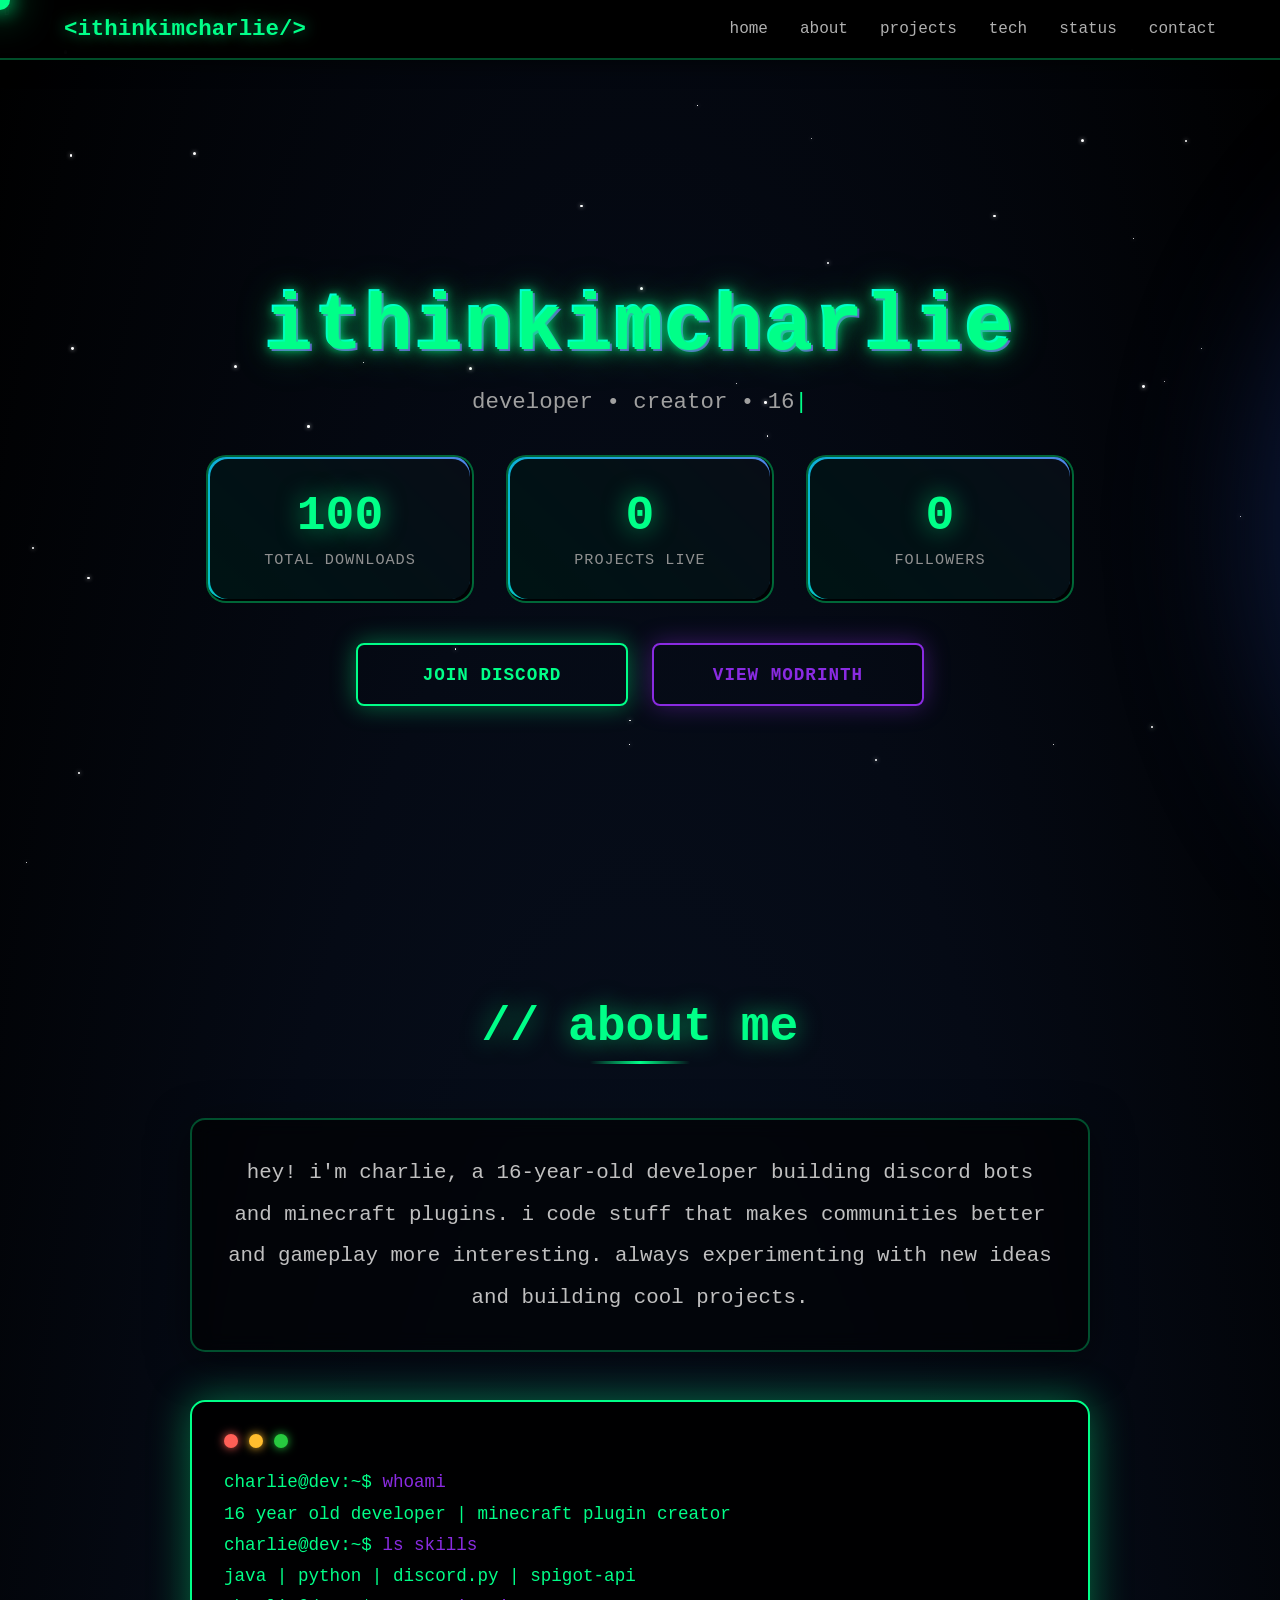
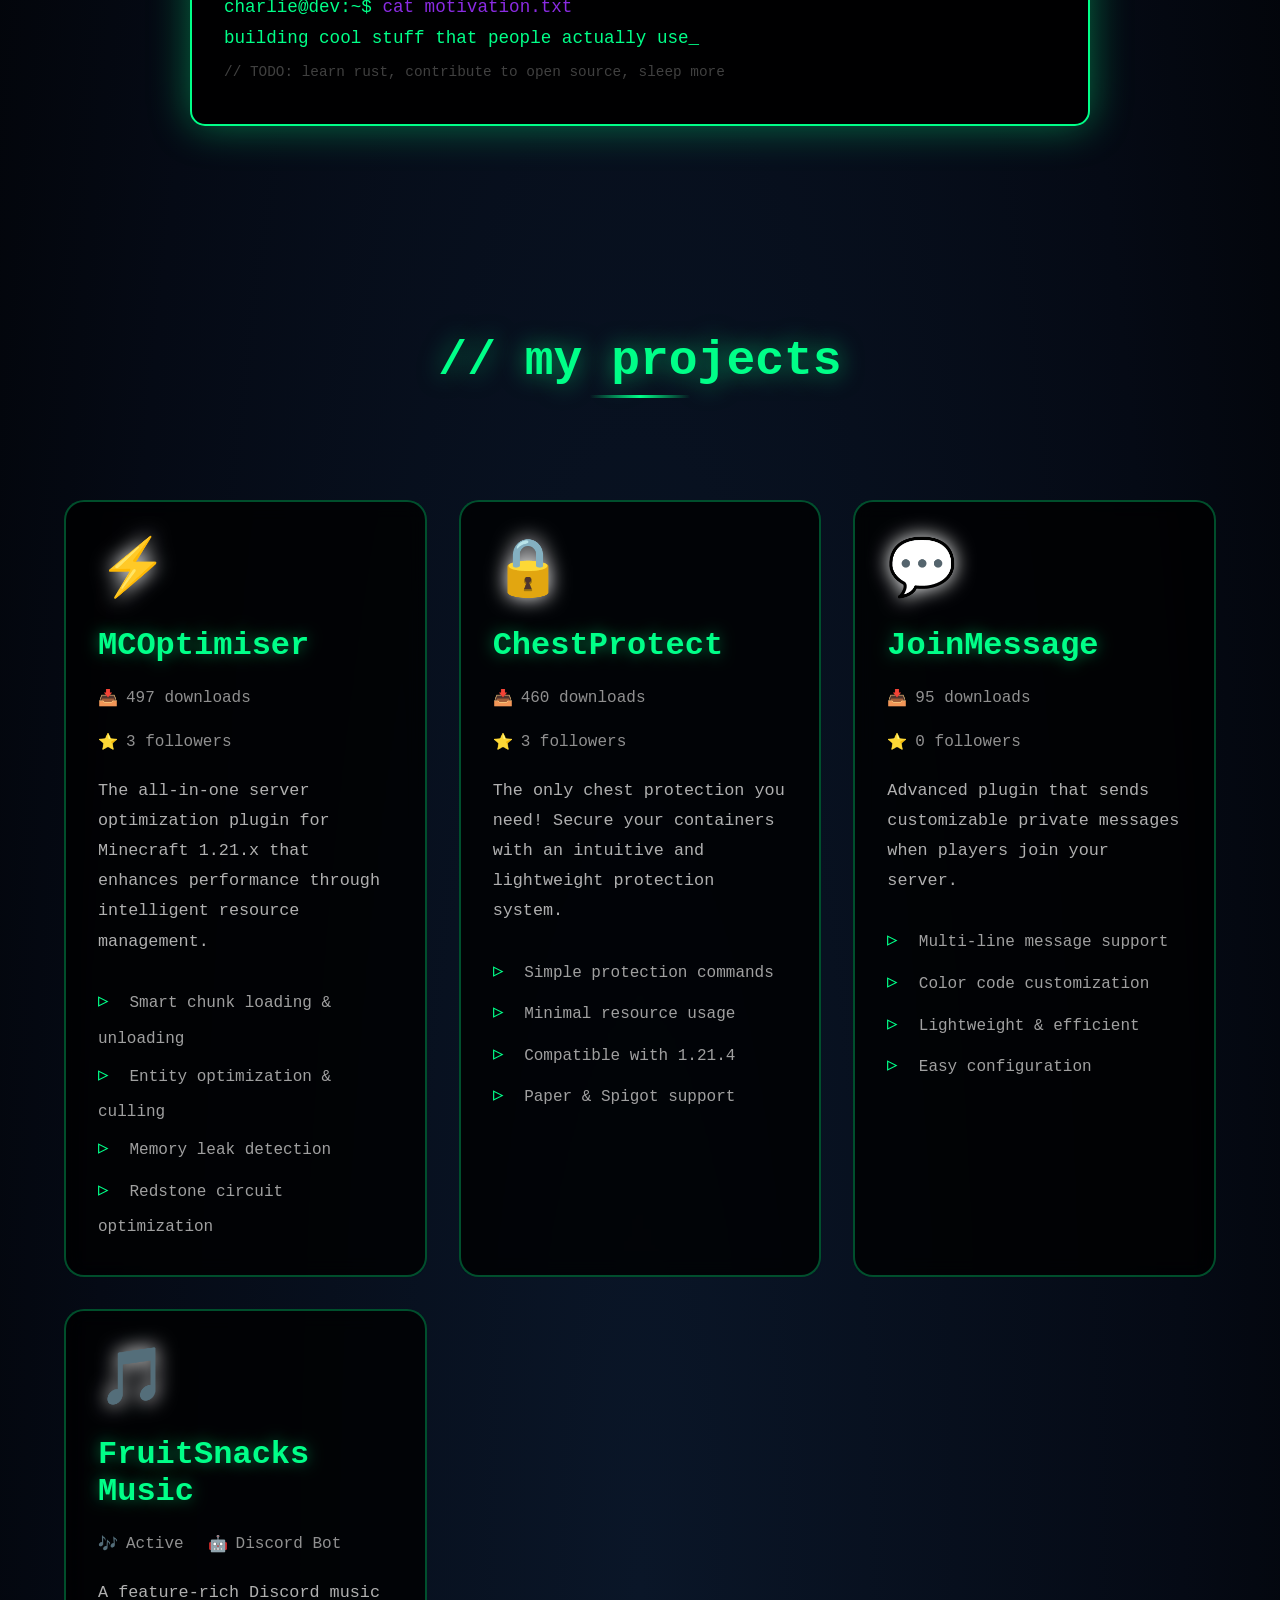
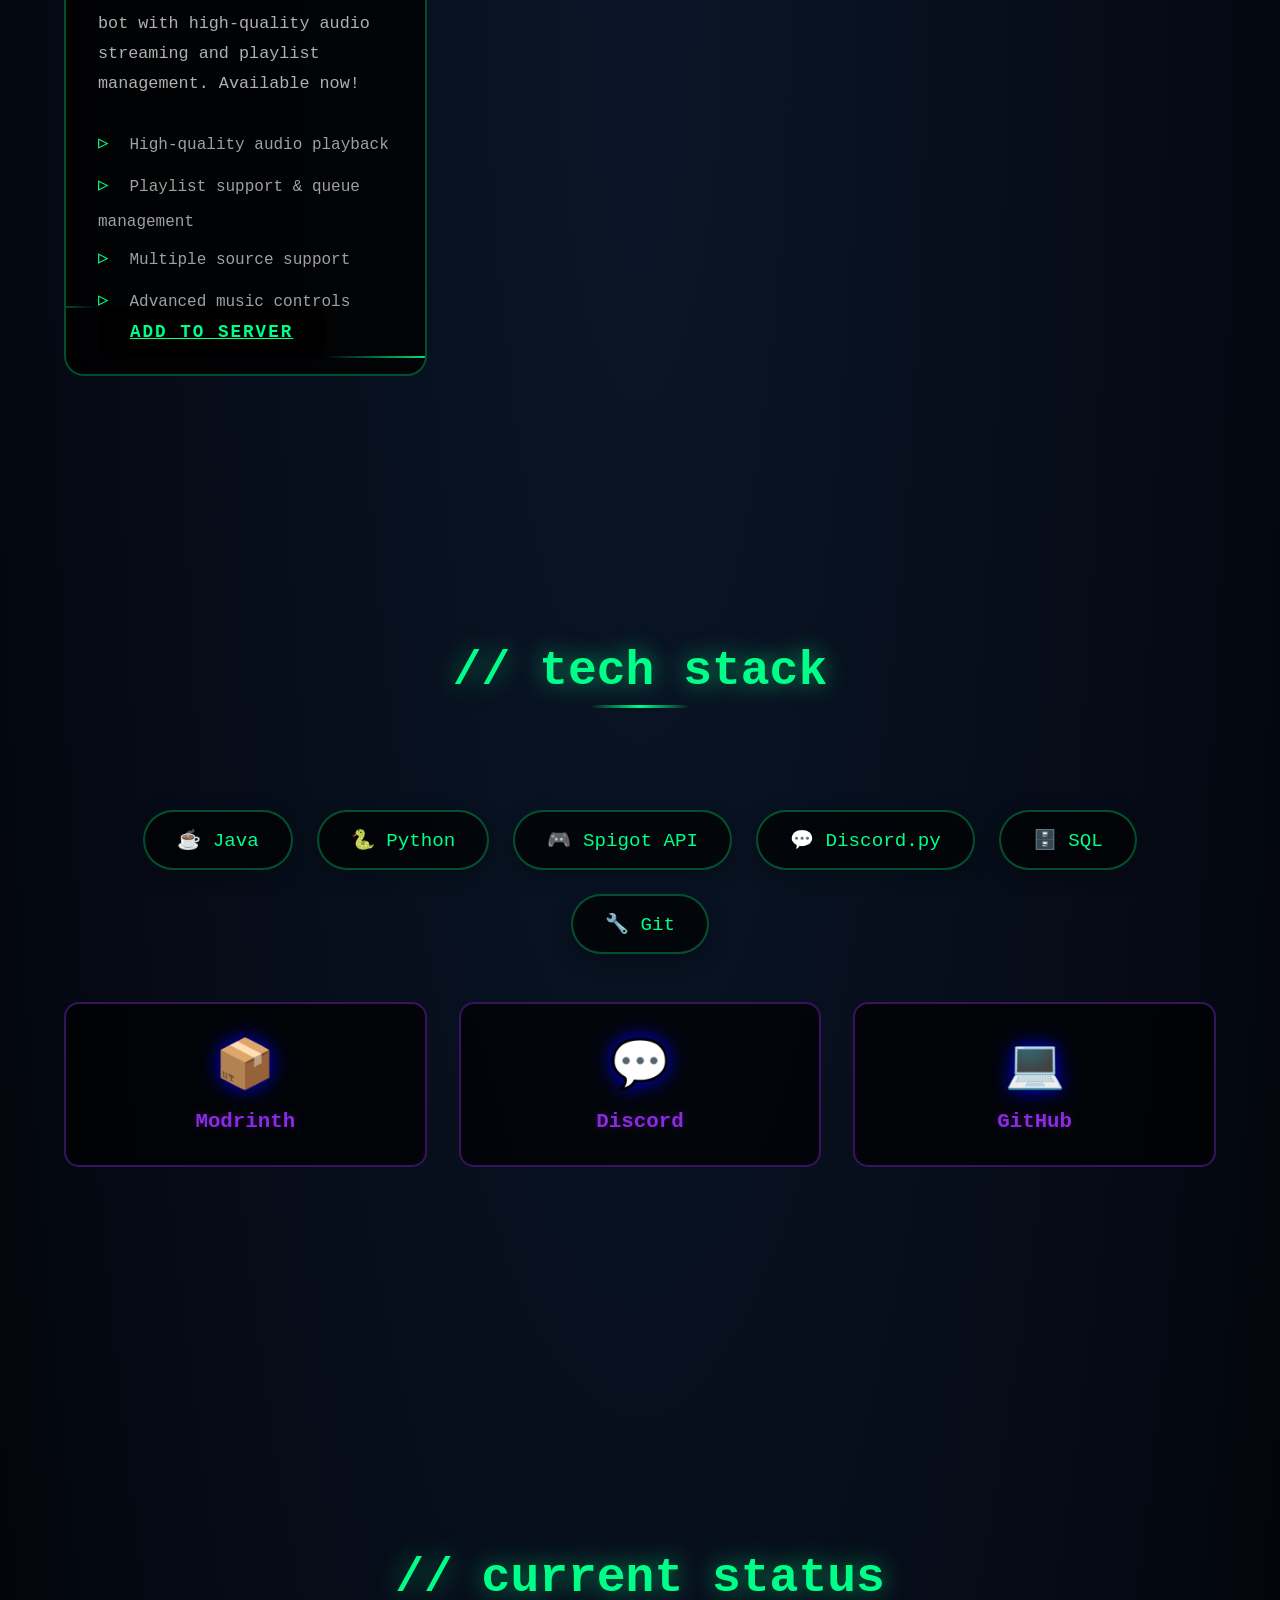
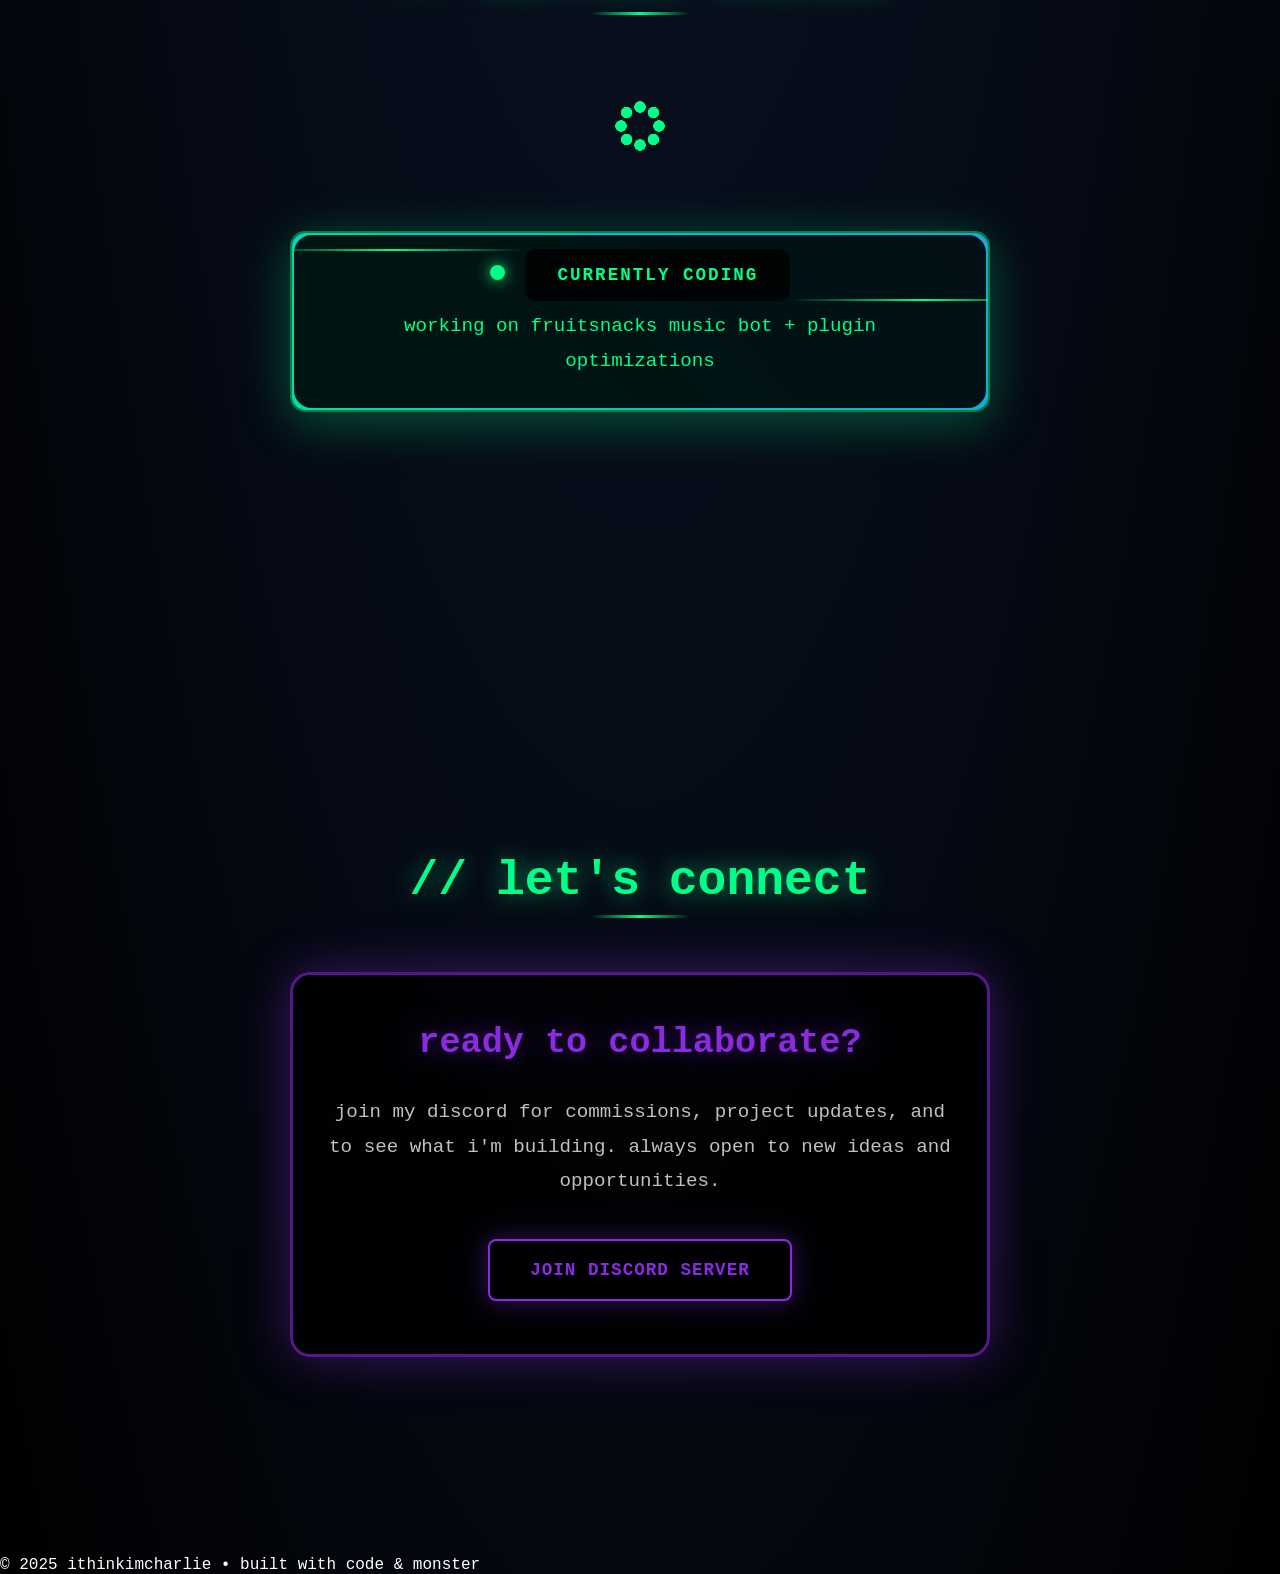
==== commit c72a0996: "Fix HTML entities and update copyright year Updated HTML entities for ampersands and changed footer " ====
--- a/index.html
+++ b/index.html
@@ -13,7 +13,7 @@
         <div class="galaxy" id="galaxy"></div>
     </div>
 
-    <div class="back-to-top" id="backToTop"></div>
+    <div class="back-to-top" id="backToTop">&#8679;</div>
 
     <nav>
         <div class="logo">&lt;ithinkimcharlie/&gt;</div>
@@ -96,8 +96,8 @@
                 </div>
                 <p class="project-description">The all-in-one server optimization plugin for Minecraft 1.21.x that enhances performance through intelligent resource management.</p>
                 <ul class="project-features">
-                    <li>Smart chunk loading & unloading</li>
-                    <li>Entity optimization & culling</li>
+                    <li>Smart chunk loading &amp; unloading</li>
+                    <li>Entity optimization &amp; culling</li>
                     <li>Memory leak detection</li>
                     <li>Redstone circuit optimization</li>
                 </ul>
@@ -119,7 +119,7 @@
                     <li>Simple protection commands</li>
                     <li>Minimal resource usage</li>
                     <li>Compatible with 1.21.4</li>
-                    <li>Paper & Spigot support</li>
+                    <li>Paper &amp; Spigot support</li>
                 </ul>
             </div>
 
@@ -138,7 +138,7 @@
                 <ul class="project-features">
                     <li>Multi-line message support</li>
                     <li>Color code customization</li>
-                    <li>Lightweight & efficient</li>
+                    <li>Lightweight &amp; efficient</li>
                     <li>Easy configuration</li>
                 </ul>
             </div>
@@ -157,7 +157,7 @@
                 <p class="project-description">A feature-rich Discord music bot with high-quality audio streaming and playlist management. Available now!</p>
                 <ul class="project-features">
                     <li>High-quality audio playback</li>
-                    <li>Playlist support & queue management</li>
+                    <li>Playlist support &amp; queue management</li>
                     <li>Multiple source support</li>
                     <li>Advanced music controls</li>
                 </ul>
@@ -217,7 +217,7 @@
     </section>
 
     <footer>
-        <p>© 2024 ithinkimcharlie • built with code & monster</p>
+        <p>© 2025 ithinkimcharlie • built with code &amp; monster</p>
     </footer>
 
     <script>
@@ -277,7 +277,6 @@
         // Galaxy effect
         const galaxy = document.getElementById('galaxy');
         
-        // More stars spread across larger area
         for (let i = 0; i < 500; i++) {
             const star = document.createElement('div');
             star.className = 'star';
@@ -407,12 +406,14 @@
         
         hamburger.addEventListener('click', () => {
             navLinks.classList.toggle('active');
+            hamburger.classList.toggle('active');
         });
 
         // Close menu when clicking outside
         document.addEventListener('click', (e) => {
             if (!hamburger.contains(e.target) && !navLinks.contains(e.target)) {
                 navLinks.classList.remove('active');
+                hamburger.classList.remove('active');
             }
         });
 
@@ -430,4 +431,4 @@
         }
     </script>
 </body>
-</html>+</html>
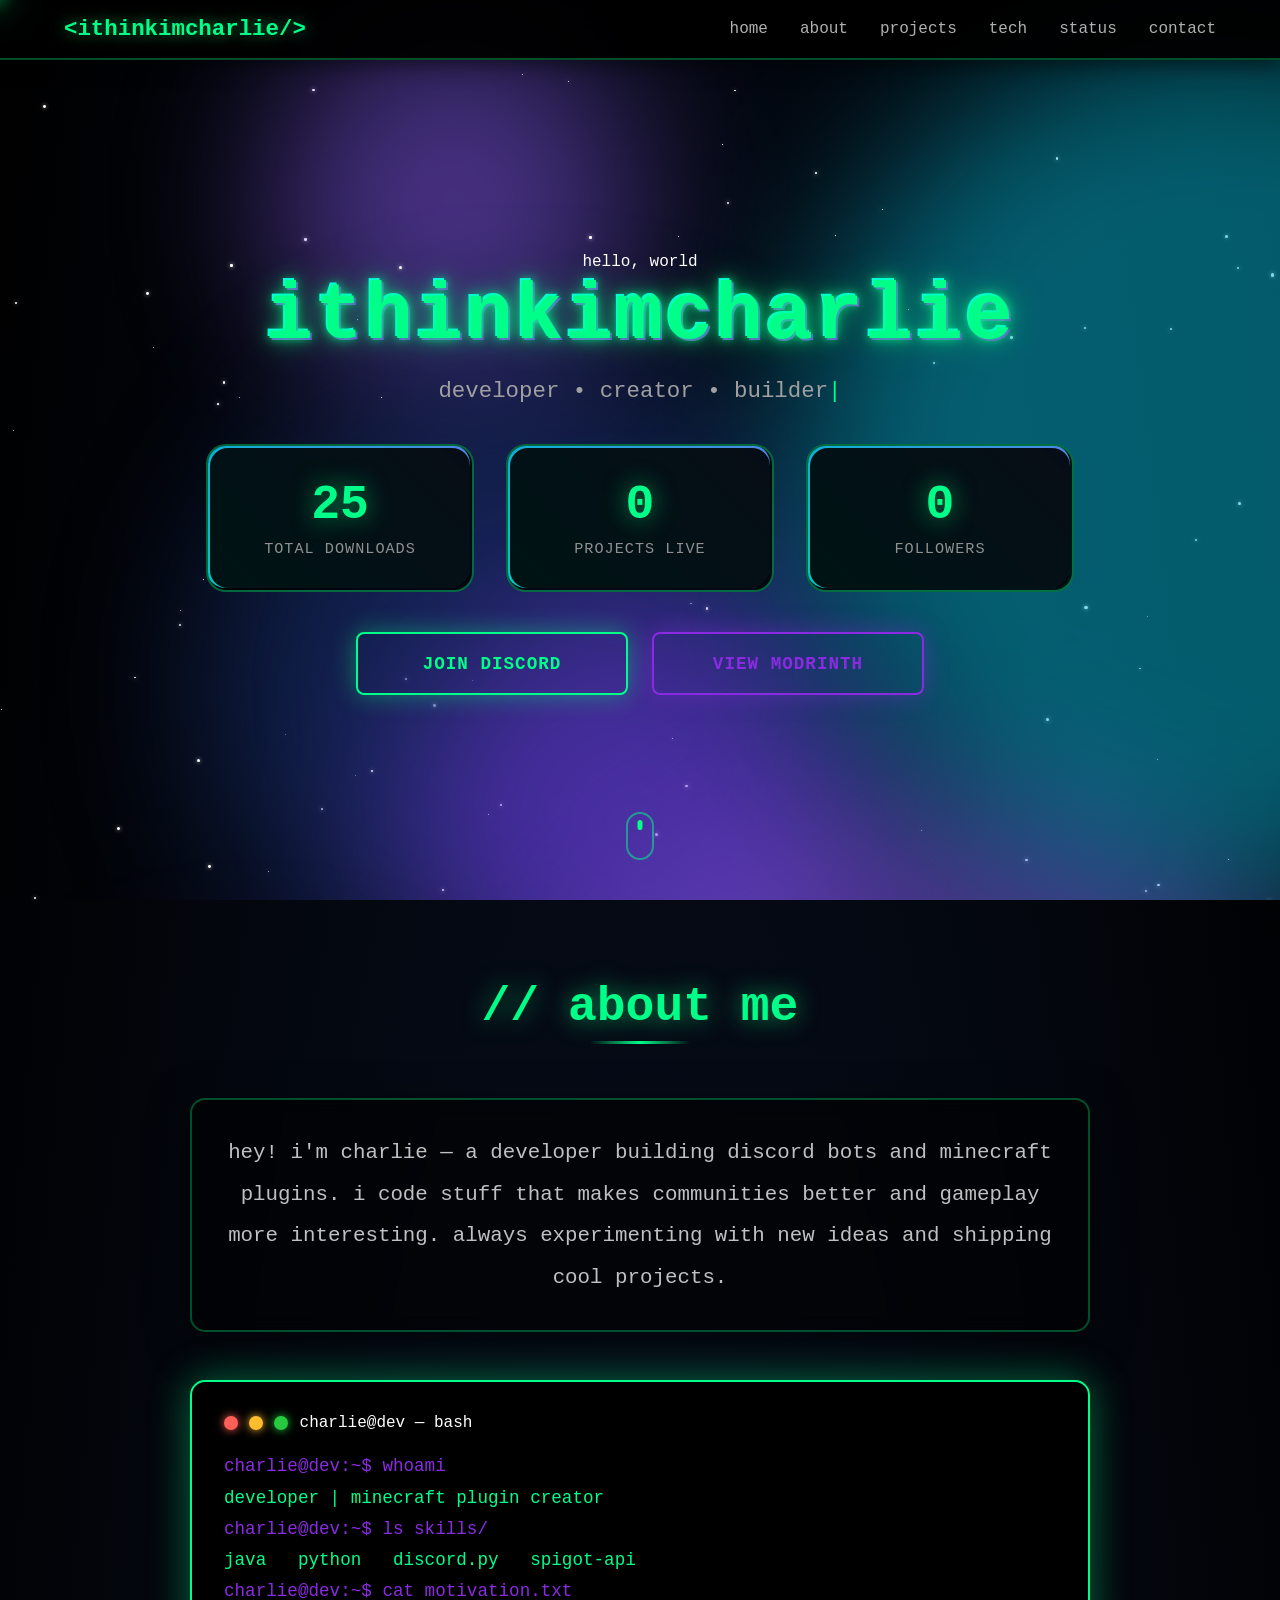
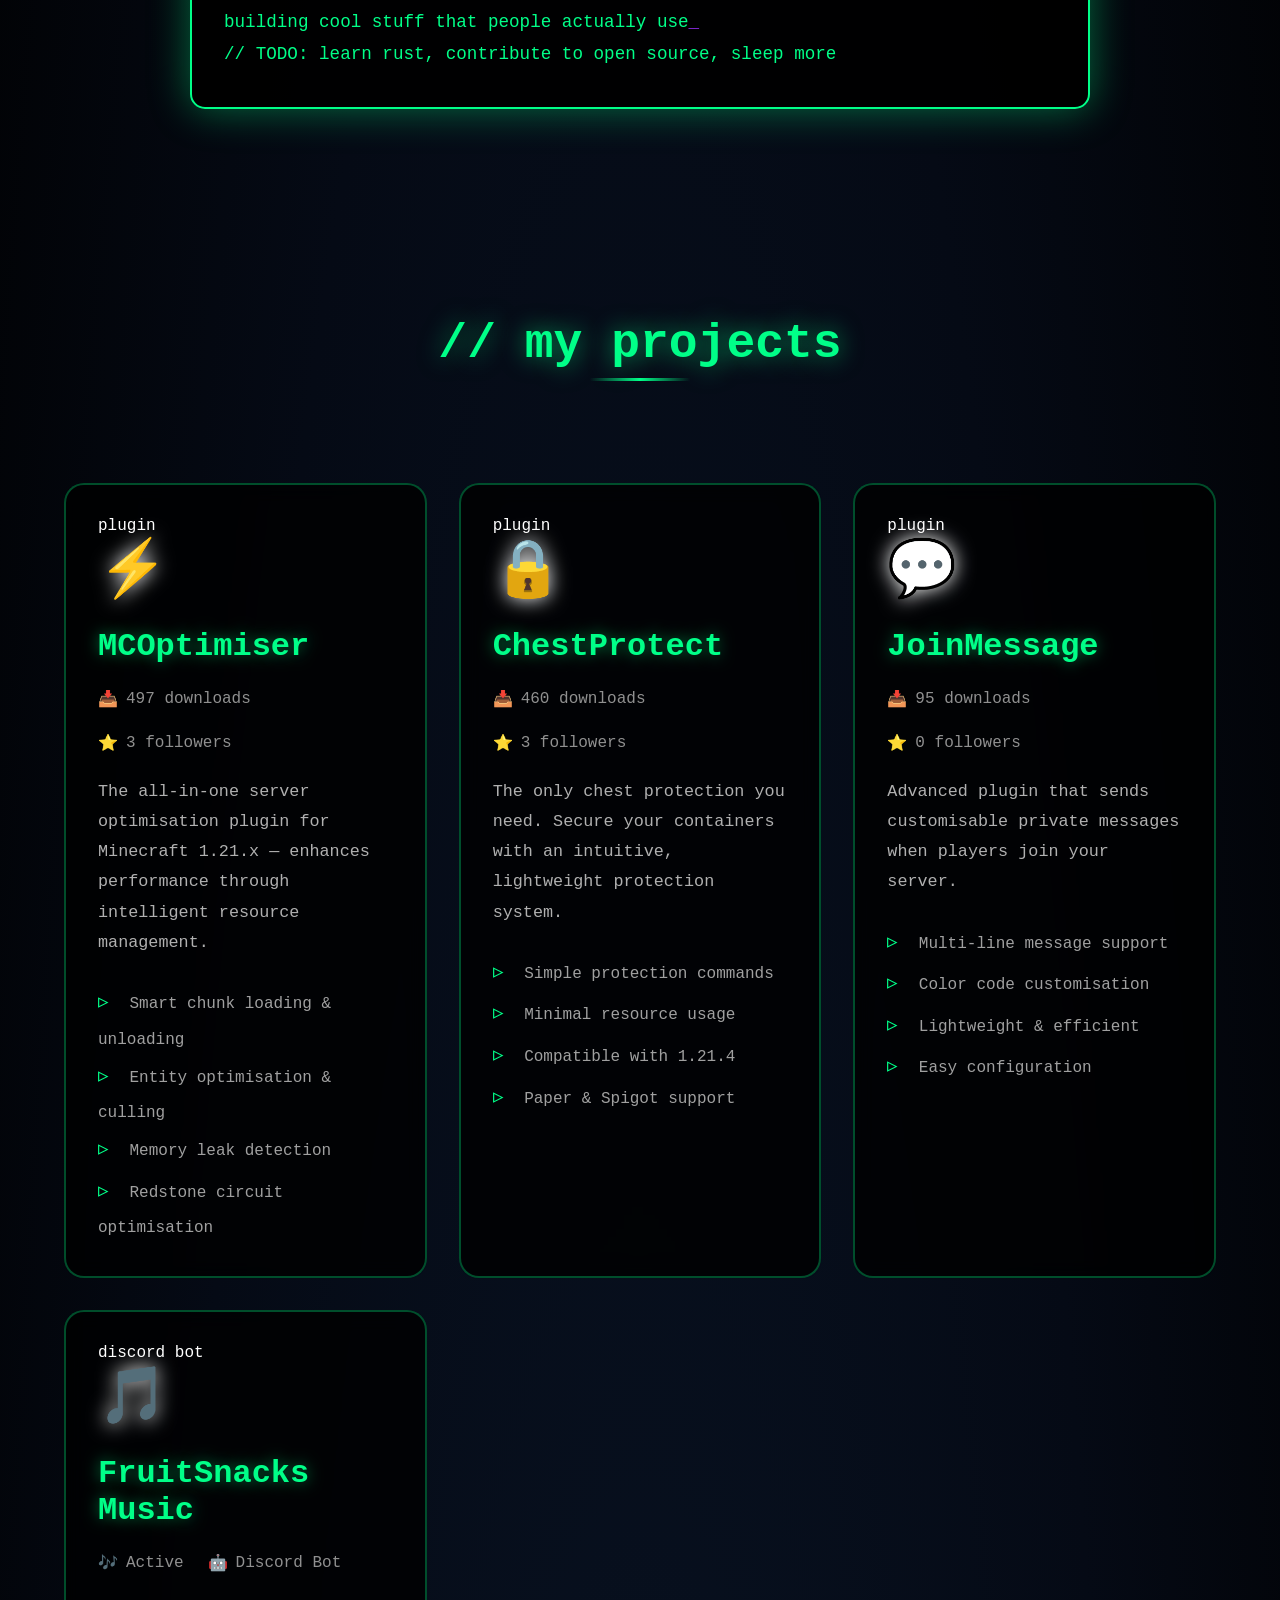
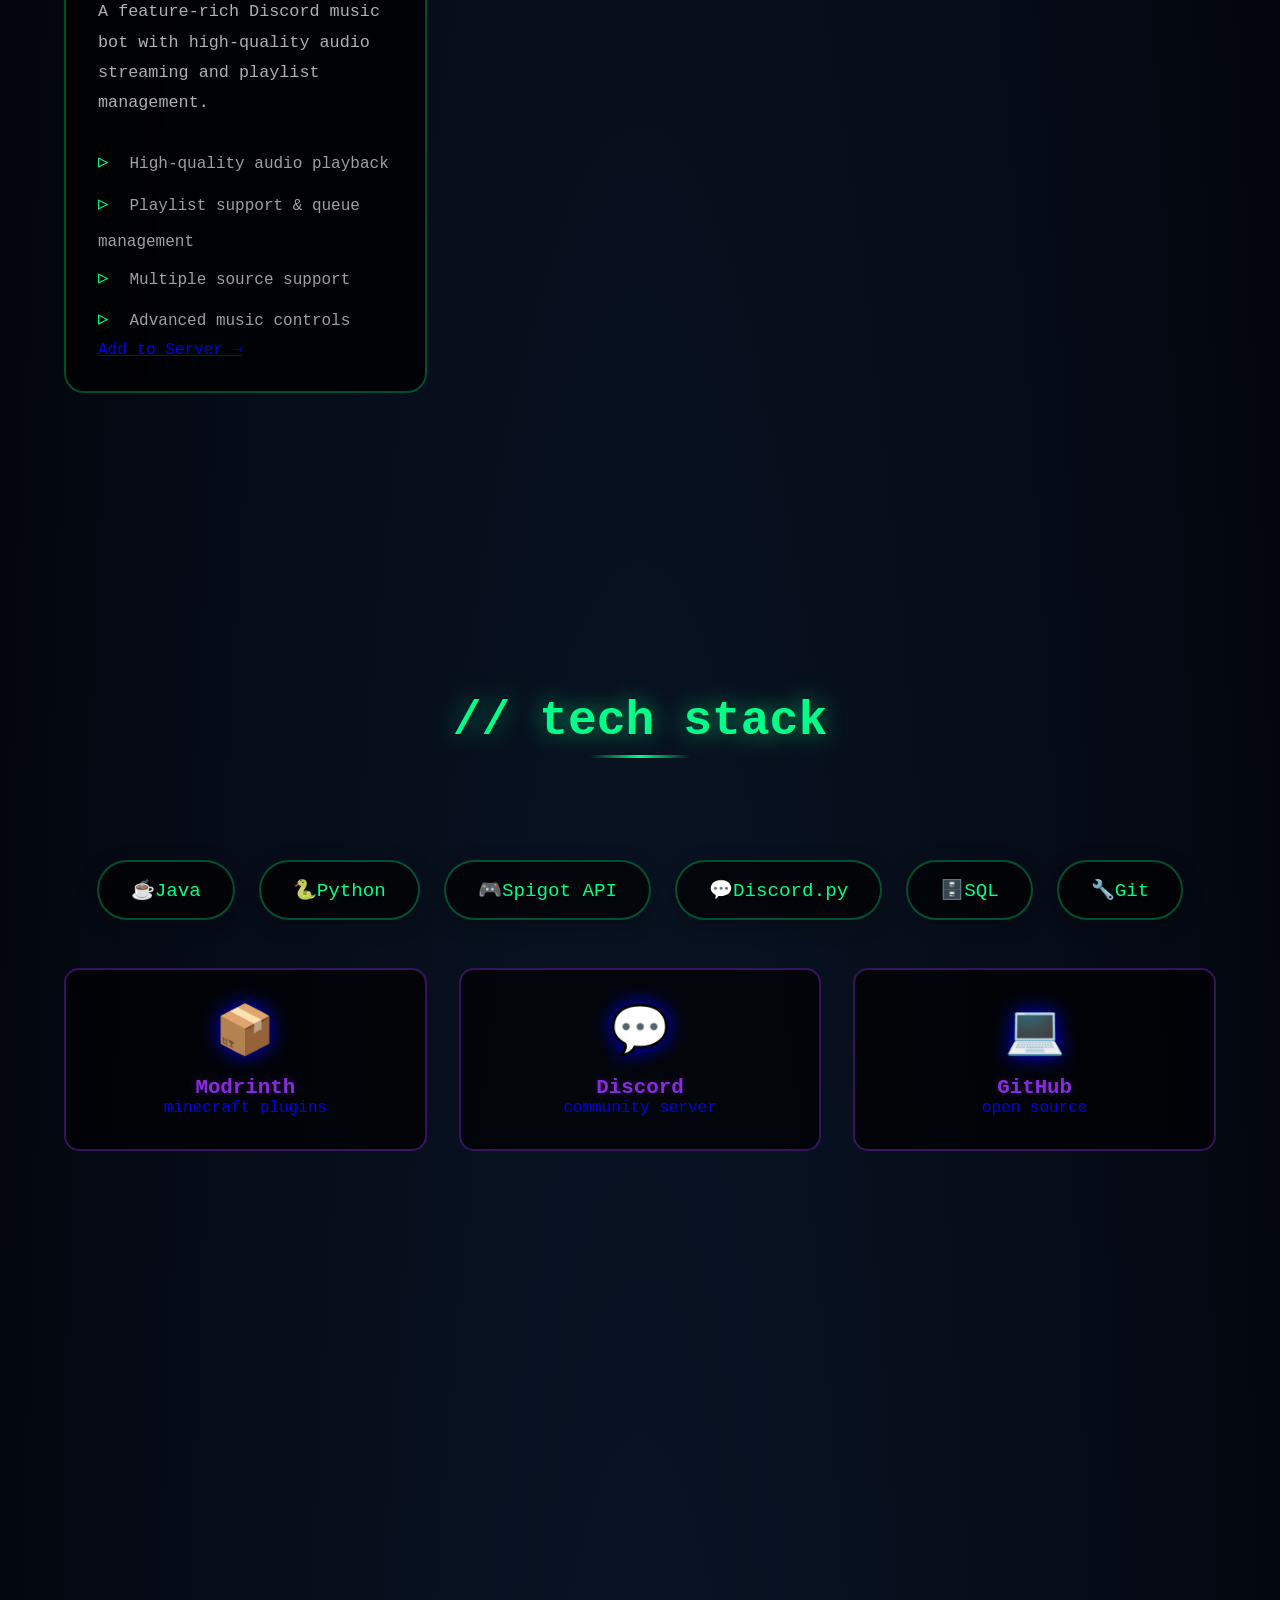
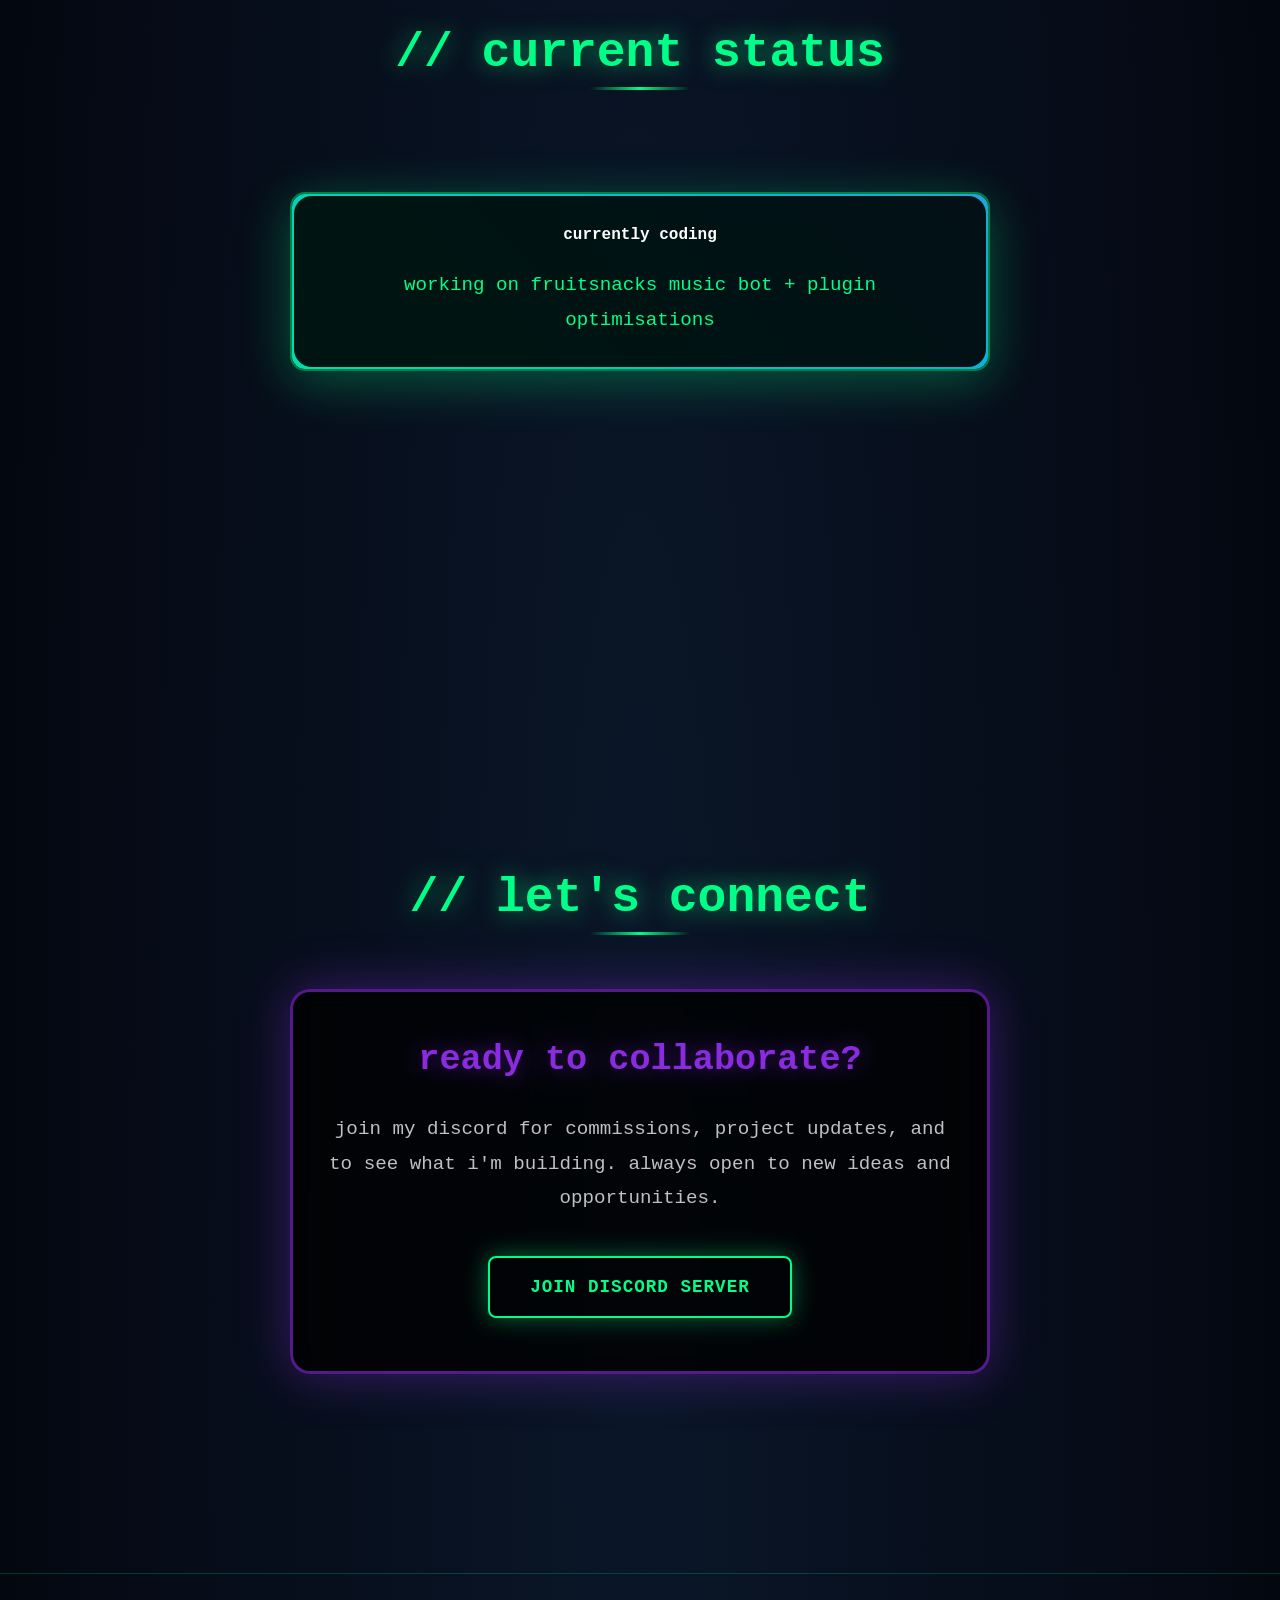
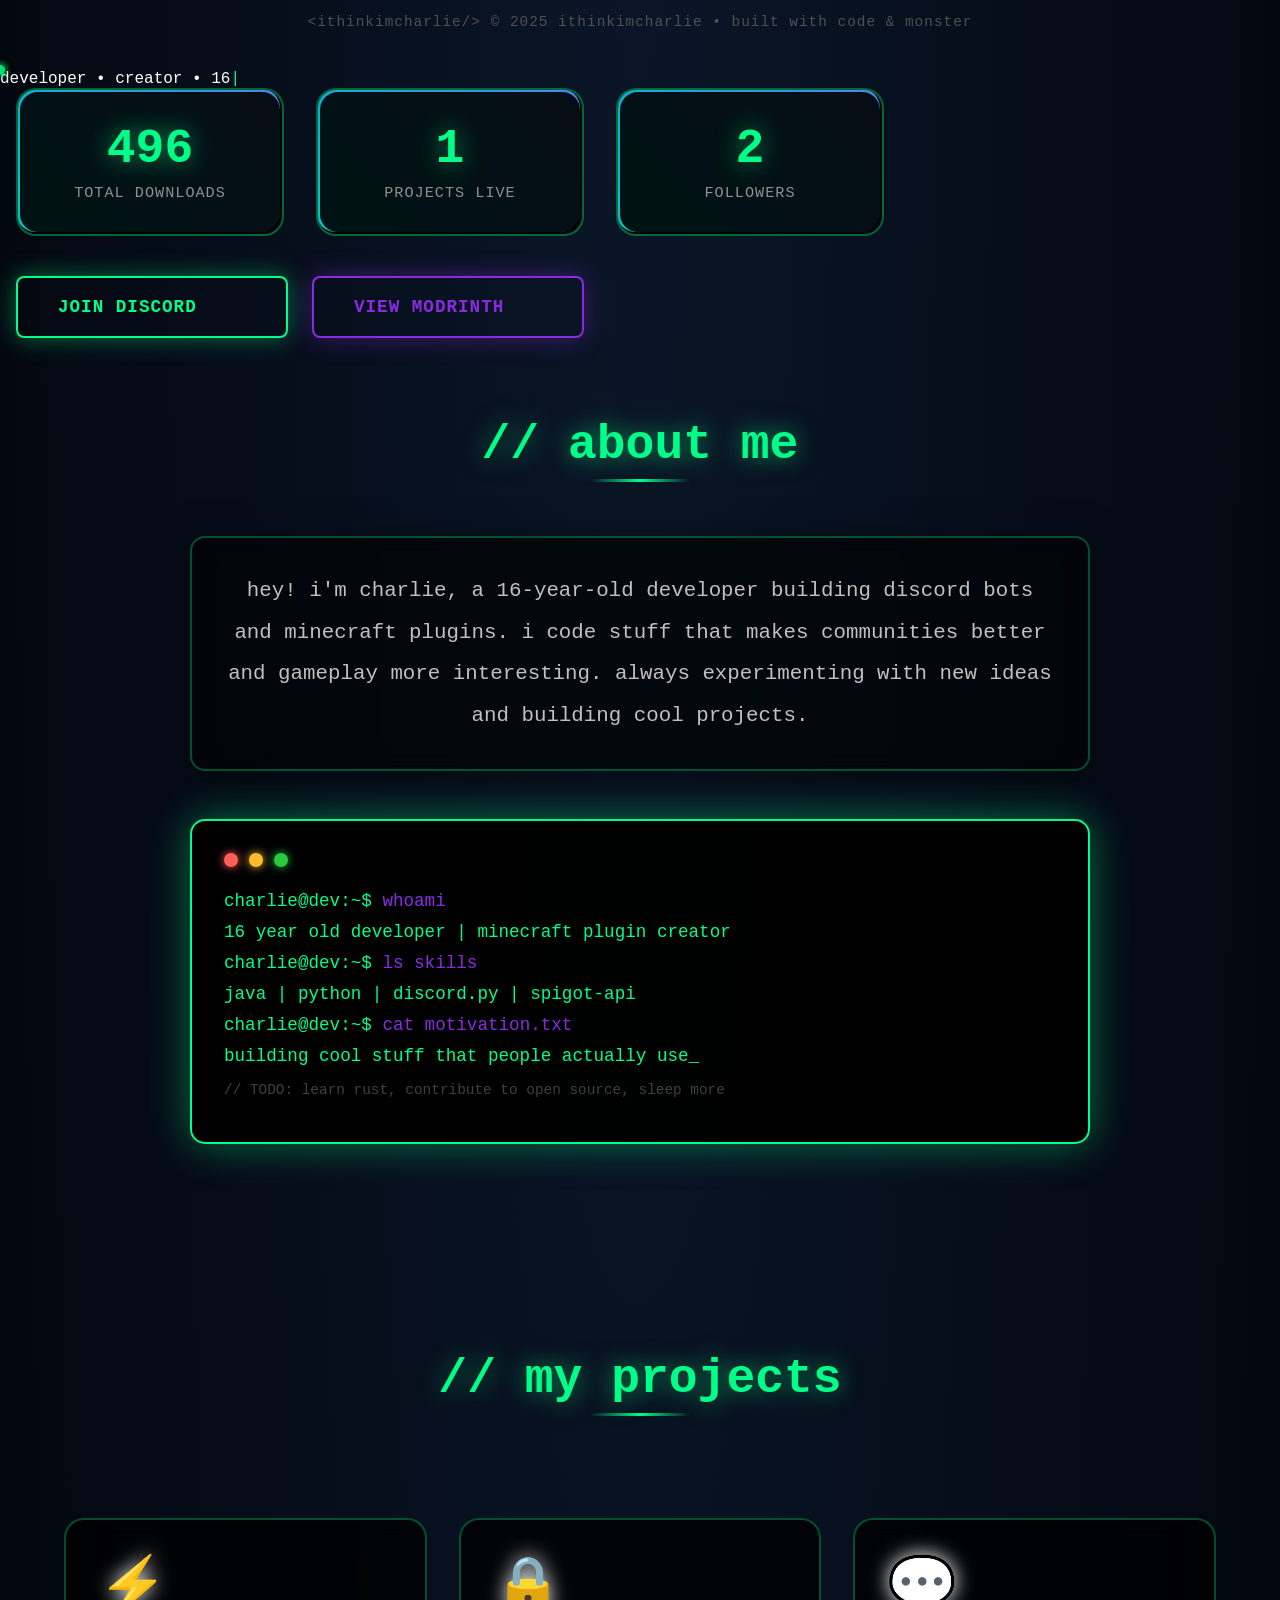
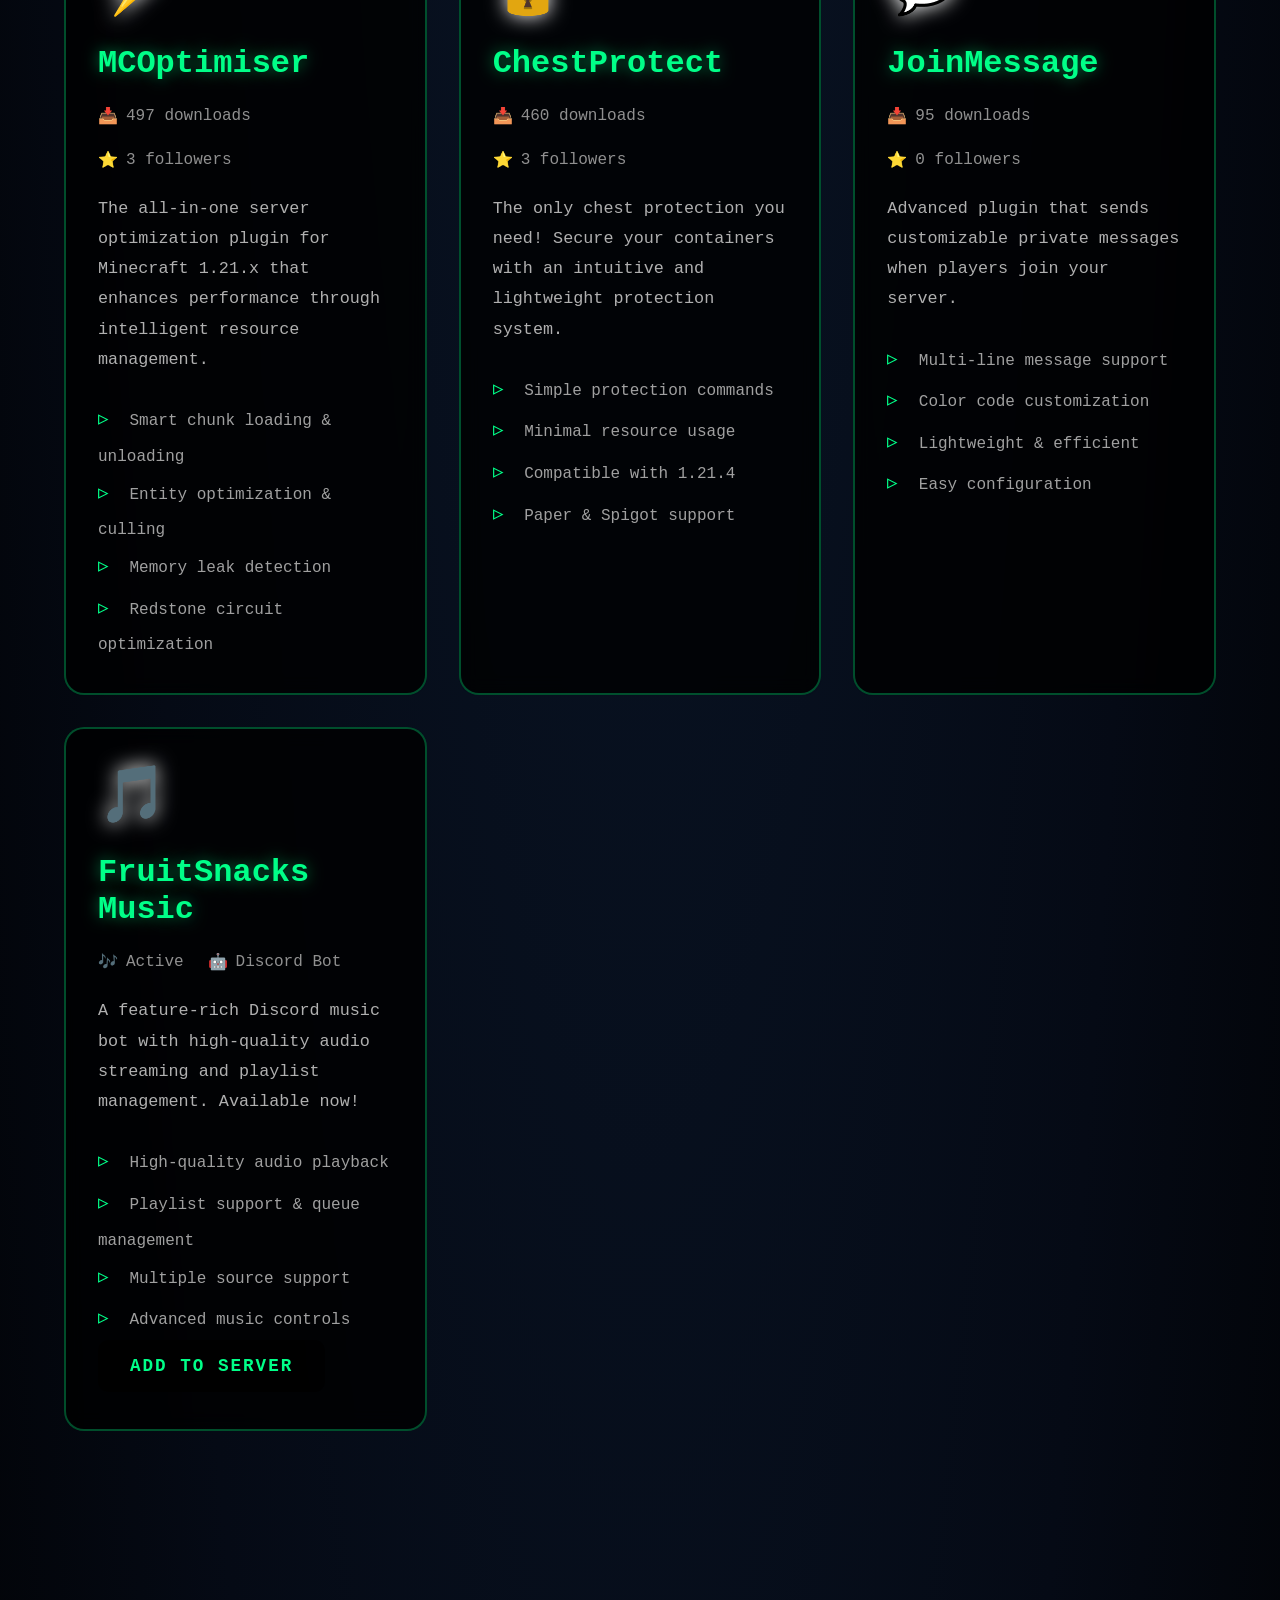
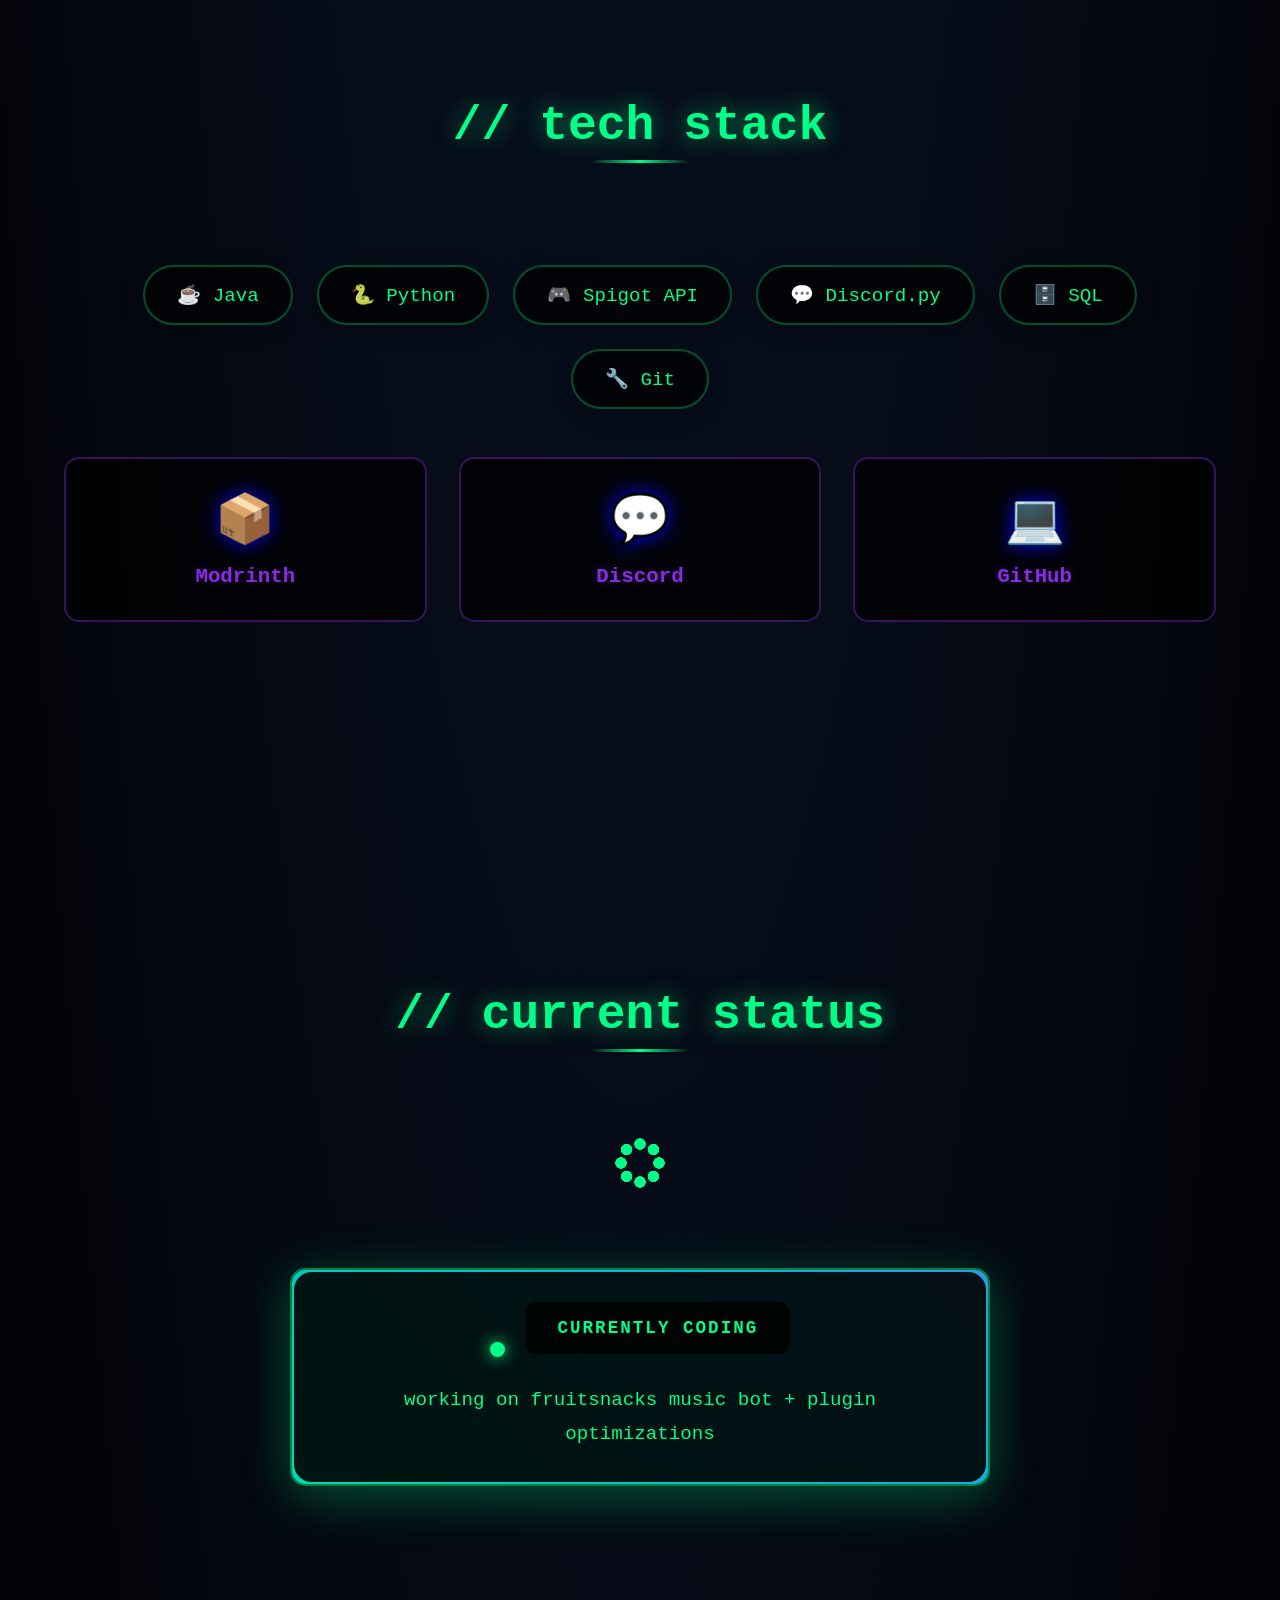
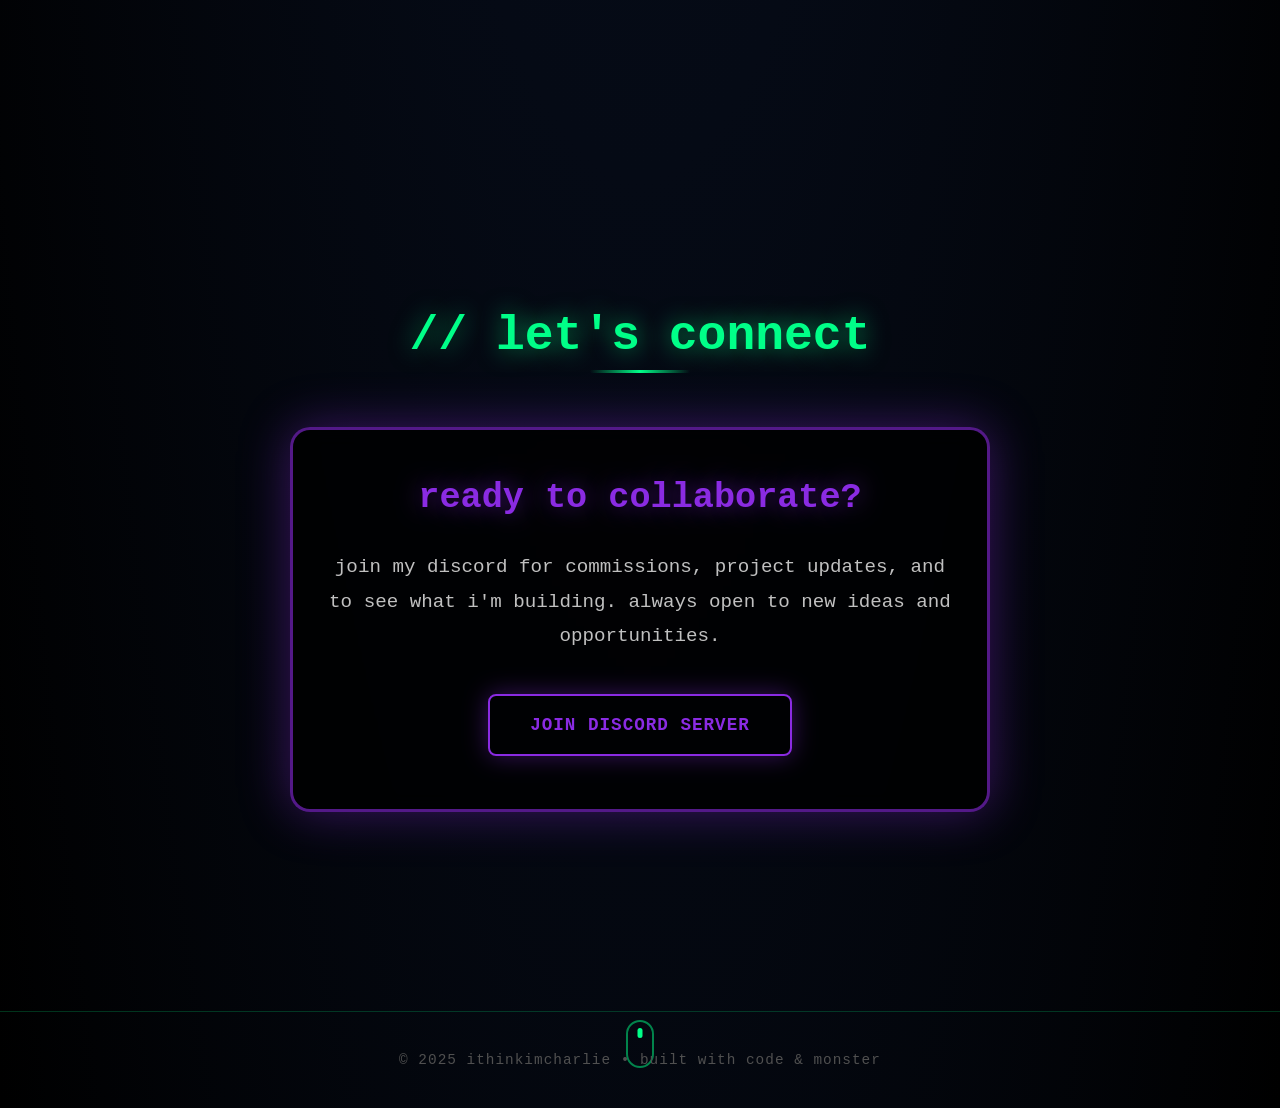
==== commit 0a413af4: "Update title and improve accessibility in index.html" ====
--- a/index.html
+++ b/index.html
@@ -3,25 +3,29 @@
 <head>
     <meta charset="UTF-8">
     <meta name="viewport" content="width=device-width, initial-scale=1.0">
-    <title>ithinkimcharlie - Developer & Creator</title>
+    <title>ithinkimcharlie — developer & creator</title>
+    <link rel="preconnect" href="https://fonts.googleapis.com">
+    <link rel="preconnect" href="https://fonts.gstatic.com" crossorigin>
+    <link href="https://fonts.googleapis.com/css2?family=Space+Mono:ital,wght@0,400;0,700;1,400&family=Syne:wght@400;600;700;800&display=swap" rel="stylesheet">
     <link rel="stylesheet" href="styles.css">
 </head>
 <body>
+
     <div class="cursor-dot" id="cursorDot"></div>
 
     <div class="animated-bg" id="galaxyBg">
         <div class="galaxy" id="galaxy"></div>
     </div>
 
-    <div class="back-to-top" id="backToTop">&#8679;</div>
+    <button class="back-to-top" id="backToTop" aria-label="Back to top">&#8679;</button>
 
     <nav>
         <div class="logo">&lt;ithinkimcharlie/&gt;</div>
-        <div class="hamburger" id="hamburger">
+        <button class="hamburger" id="hamburger" aria-label="Toggle menu" aria-expanded="false">
             <span></span>
             <span></span>
             <span></span>
-        </div>
+        </button>
         <ul class="nav-links" id="navLinks">
             <li><a href="#home">home</a></li>
             <li><a href="#about">about</a></li>
@@ -32,8 +36,378 @@
         </ul>
     </nav>
 
+    <!-- ── HERO ── -->
     <section id="home" class="hero">
-        <h1 class="glitch">ithinkimcharlie</h1>
+        <div class="hero-eyebrow">hello, world</div>
+        <h1 class="glitch" data-text="ithinkimcharlie">ithinkimcharlie</h1>
+        <p class="typing">developer&nbsp;•&nbsp;creator&nbsp;•&nbsp;builder</p>
+
+        <div class="stats-container">
+            <div class="stat-box glow-card">
+                <div class="stat-number" data-target="1052">0</div>
+                <div class="stat-label">total downloads</div>
+            </div>
+            <div class="stat-box glow-card">
+                <div class="stat-number" data-target="4">0</div>
+                <div class="stat-label">projects live</div>
+            </div>
+            <div class="stat-box glow-card">
+                <div class="stat-number" data-target="6">0</div>
+                <div class="stat-label">followers</div>
+            </div>
+        </div>
+
+        <div class="cta-buttons">
+            <a href="https://dsc.gg/fruitsnacks" class="btn btn-primary" target="_blank" rel="noopener">join discord</a>
+            <a href="https://modrinth.com/user/therealmangoosey" class="btn btn-secondary" target="_blank" rel="noopener">view modrinth</a>
+        </div>
+        <div class="scroll-indicator" aria-hidden="true"></div>
+    </section>
+
+    <!-- ── ABOUT ── -->
+    <section id="about">
+        <h2 class="section-title">// about me</h2>
+        <div class="about-content">
+            <p>hey! i'm charlie — a developer building discord bots and minecraft plugins. i code stuff that makes communities better and gameplay more interesting. always experimenting with new ideas and shipping cool projects.</p>
+        </div>
+
+        <div class="terminal">
+            <div class="terminal-header">
+                <div class="terminal-btn red"></div>
+                <div class="terminal-btn yellow"></div>
+                <div class="terminal-btn green"></div>
+                <span class="terminal-title">charlie@dev — bash</span>
+            </div>
+            <div class="terminal-body">
+                <div class="terminal-line"><span class="prompt">charlie@dev:~$</span> <span class="cmd">whoami</span></div>
+                <div class="terminal-line output">developer | minecraft plugin creator</div>
+                <div class="terminal-line"><span class="prompt">charlie@dev:~$</span> <span class="cmd">ls skills/</span></div>
+                <div class="terminal-line output">java &nbsp; python &nbsp; discord.py &nbsp; spigot-api</div>
+                <div class="terminal-line"><span class="prompt">charlie@dev:~$</span> <span class="cmd">cat motivation.txt</span></div>
+                <div class="terminal-line output">building cool stuff that people actually use<span class="blink-cursor">_</span></div>
+                <div class="terminal-line comment">// TODO: learn rust, contribute to open source, sleep more</div>
+            </div>
+        </div>
+    </section>
+
+    <!-- ── PROJECTS ── -->
+    <section id="projects">
+        <h2 class="section-title">// my projects</h2>
+        <div class="projects-grid">
+
+            <div class="project-card reveal">
+                <div class="project-tag">plugin</div>
+                <div class="project-icon">⚡</div>
+                <h3 class="project-title">MCOptimiser</h3>
+                <div class="project-stats">
+                    <div class="project-stat"><span class="stat-icon">📥</span> 497 downloads</div>
+                    <div class="project-stat"><span class="stat-icon">⭐</span> 3 followers</div>
+                </div>
+                <p class="project-description">The all-in-one server optimisation plugin for Minecraft 1.21.x — enhances performance through intelligent resource management.</p>
+                <ul class="project-features">
+                    <li>Smart chunk loading &amp; unloading</li>
+                    <li>Entity optimisation &amp; culling</li>
+                    <li>Memory leak detection</li>
+                    <li>Redstone circuit optimisation</li>
+                </ul>
+            </div>
+
+            <div class="project-card reveal">
+                <div class="project-tag">plugin</div>
+                <div class="project-icon">🔒</div>
+                <h3 class="project-title">ChestProtect</h3>
+                <div class="project-stats">
+                    <div class="project-stat"><span class="stat-icon">📥</span> 460 downloads</div>
+                    <div class="project-stat"><span class="stat-icon">⭐</span> 3 followers</div>
+                </div>
+                <p class="project-description">The only chest protection you need. Secure your containers with an intuitive, lightweight protection system.</p>
+                <ul class="project-features">
+                    <li>Simple protection commands</li>
+                    <li>Minimal resource usage</li>
+                    <li>Compatible with 1.21.4</li>
+                    <li>Paper &amp; Spigot support</li>
+                </ul>
+            </div>
+
+            <div class="project-card reveal">
+                <div class="project-tag">plugin</div>
+                <div class="project-icon">💬</div>
+                <h3 class="project-title">JoinMessage</h3>
+                <div class="project-stats">
+                    <div class="project-stat"><span class="stat-icon">📥</span> 95 downloads</div>
+                    <div class="project-stat"><span class="stat-icon">⭐</span> 0 followers</div>
+                </div>
+                <p class="project-description">Advanced plugin that sends customisable private messages when players join your server.</p>
+                <ul class="project-features">
+                    <li>Multi-line message support</li>
+                    <li>Color code customisation</li>
+                    <li>Lightweight &amp; efficient</li>
+                    <li>Easy configuration</li>
+                </ul>
+            </div>
+
+            <div class="project-card project-card--featured reveal">
+                <div class="project-tag">discord bot</div>
+                <div class="project-icon">🎵</div>
+                <h3 class="project-title">FruitSnacks Music</h3>
+                <div class="project-stats">
+                    <div class="project-stat"><span class="stat-icon">🎶</span> Active</div>
+                    <div class="project-stat"><span class="stat-icon">🤖</span> Discord Bot</div>
+                </div>
+                <p class="project-description">A feature-rich Discord music bot with high-quality audio streaming and playlist management.</p>
+                <ul class="project-features">
+                    <li>High-quality audio playback</li>
+                    <li>Playlist support &amp; queue management</li>
+                    <li>Multiple source support</li>
+                    <li>Advanced music controls</li>
+                </ul>
+                <a href="https://dsc.gg/fruitsnacks" class="project-cta" target="_blank" rel="noopener">Add to Server →</a>
+            </div>
+
+        </div>
+    </section>
+
+    <!-- ── TECH ── -->
+    <section id="tech">
+        <h2 class="section-title">// tech stack</h2>
+        <div class="tech-stack">
+            <div class="tech-item reveal"><span class="tech-emoji">☕</span><span>Java</span></div>
+            <div class="tech-item reveal"><span class="tech-emoji">🐍</span><span>Python</span></div>
+            <div class="tech-item reveal"><span class="tech-emoji">🎮</span><span>Spigot API</span></div>
+            <div class="tech-item reveal"><span class="tech-emoji">💬</span><span>Discord.py</span></div>
+            <div class="tech-item reveal"><span class="tech-emoji">🗄️</span><span>SQL</span></div>
+            <div class="tech-item reveal"><span class="tech-emoji">🔧</span><span>Git</span></div>
+        </div>
+
+        <div class="links-grid">
+            <a href="https://modrinth.com/user/therealmangoosey" class="link-card reveal" target="_blank" rel="noopener">
+                <div class="link-icon">📦</div>
+                <div class="link-title">Modrinth</div>
+                <div class="link-sub">minecraft plugins</div>
+            </a>
+            <a href="https://dsc.gg/fruitsnacks" class="link-card reveal" target="_blank" rel="noopener">
+                <div class="link-icon">💬</div>
+                <div class="link-title">Discord</div>
+                <div class="link-sub">community server</div>
+            </a>
+            <a href="https://github.com/therealmangoosey" class="link-card reveal" target="_blank" rel="noopener">
+                <div class="link-icon">💻</div>
+                <div class="link-title">GitHub</div>
+                <div class="link-sub">open source</div>
+            </a>
+        </div>
+    </section>
+
+    <!-- ── STATUS ── -->
+    <section id="status">
+        <h2 class="section-title">// current status</h2>
+        <div class="status-box glow-card">
+            <div class="status-header">
+                <span class="status-dot"></span>
+                <strong class="status-label">currently coding</strong>
+            </div>
+            <p class="status-text">working on fruitsnacks music bot + plugin optimisations</p>
+            <div class="status-loader">
+                <div class="loader-bar"></div>
+            </div>
+        </div>
+    </section>
+
+    <!-- ── CONTACT ── -->
+    <section id="contact">
+        <h2 class="section-title">// let's connect</h2>
+        <div class="contact-card">
+            <div class="contact-inner">
+                <h3>ready to collaborate?</h3>
+                <p>join my discord for commissions, project updates, and to see what i'm building. always open to new ideas and opportunities.</p>
+                <a href="https://dsc.gg/fruitsnacks" class="btn btn-primary" target="_blank" rel="noopener">join discord server</a>
+            </div>
+        </div>
+    </section>
+
+    <footer>
+        <div class="footer-inner">
+            <span class="footer-logo">&lt;ithinkimcharlie/&gt;</span>
+            <span class="footer-copy">© 2025 ithinkimcharlie • built with code &amp; monster</span>
+        </div>
+    </footer>
+
+    <script>
+    (() => {
+        'use strict';
+
+        // ── Custom cursor (desktop only) ──────────────────────────────────
+        const isDesktop = window.innerWidth > 768;
+        const cursorDot = document.getElementById('cursorDot');
+
+        if (isDesktop) {
+            const trailLength = 12;
+            const trails = [];
+
+            for (let i = 0; i < trailLength; i++) {
+                const t = document.createElement('div');
+                t.className = 'cursor-trail';
+                document.body.appendChild(t);
+                trails.push({ el: t, x: 0, y: 0 });
+            }
+
+            let mouseX = 0, mouseY = 0;
+            let dotX = 0, dotY = 0;
+
+            document.addEventListener('mousemove', e => {
+                mouseX = e.clientX;
+                mouseY = e.clientY;
+            });
+
+            function animateCursor() {
+                dotX += (mouseX - dotX) * 0.18;
+                dotY += (mouseY - dotY) * 0.18;
+
+                cursorDot.style.transform = `translate(${dotX - 10}px, ${dotY - 10}px)`;
+
+                let prevX = dotX, prevY = dotY;
+                trails.forEach((t, i) => {
+                    t.x += (prevX - t.x) * 0.28;
+                    t.y += (prevY - t.y) * 0.28;
+                    t.el.style.transform = `translate(${t.x - 5}px, ${t.y - 5}px)`;
+                    t.el.style.opacity = ((trailLength - i) / trailLength * 0.5).toString();
+                    prevX = t.x;
+                    prevY = t.y;
+                });
+
+                requestAnimationFrame(animateCursor);
+            }
+            animateCursor();
+        } else {
+            cursorDot.style.display = 'none';
+        }
+
+        // ── Galaxy background ─────────────────────────────────────────────
+        const galaxy = document.getElementById('galaxy');
+        const frag = document.createDocumentFragment();
+
+        for (let i = 0; i < 400; i++) {
+            const s = document.createElement('div');
+            s.className = 'star';
+            const sz = Math.random() * 2.5 + 0.5;
+            s.style.cssText = `
+                width:${sz}px; height:${sz}px;
+                left:${Math.random() * 100}%;
+                top:${Math.random() * 300}%;
+                animation-delay:${Math.random() * 5}s;
+                animation-duration:${Math.random() * 4 + 2}s;
+            `;
+            frag.appendChild(s);
+        }
+
+        const nebulaColors = ['#1e3a8a','#7c3aed','#06b6d4','#3b82f6','#8b5cf6'];
+        for (let i = 0; i < 10; i++) {
+            const n = document.createElement('div');
+            n.className = 'nebula';
+            const sz = Math.random() * 500 + 350;
+            n.style.cssText = `
+                width:${sz}px; height:${sz}px;
+                left:${Math.random() * 100}%;
+                top:${Math.random() * 300}%;
+                background:${nebulaColors[Math.floor(Math.random() * nebulaColors.length)]};
+                animation-delay:${Math.random() * 8}s;
+                animation-duration:${Math.random() * 8 + 12}s;
+            `;
+            frag.appendChild(n);
+        }
+        galaxy.appendChild(frag);
+
+        // ── Scroll-driven UI ──────────────────────────────────────────────
+        const backToTop = document.getElementById('backToTop');
+        const scrollIndicator = document.querySelector('.scroll-indicator');
+
+        window.addEventListener('scroll', () => {
+            const y = window.scrollY;
+            backToTop.classList.toggle('visible', y > window.innerHeight * 0.5);
+            if (scrollIndicator) {
+                scrollIndicator.style.opacity = y > 80 ? '0' : '1';
+            }
+        }, { passive: true });
+
+        backToTop.addEventListener('click', () => window.scrollTo({ top: 0, behavior: 'smooth' }));
+
+        // ── Animated counter (fires only when element enters view) ────────
+        const counters = new Set();
+
+        function animateCounter(el) {
+            if (counters.has(el)) return;
+            counters.add(el);
+            const target = parseInt(el.dataset.target, 10);
+            const duration = 1800;
+            const step = target / (duration / 16);
+            let current = 0;
+
+            const tick = () => {
+                current = Math.min(current + step, target);
+                el.textContent = Math.floor(current).toLocaleString();
+                if (current < target) requestAnimationFrame(tick);
+            };
+            tick();
+        }
+
+        // ── Intersection Observer: reveal + counters ──────────────────────
+        const revealObserver = new IntersectionObserver(entries => {
+            entries.forEach(entry => {
+                if (!entry.isIntersecting) return;
+                entry.target.classList.add('in-view');
+                revealObserver.unobserve(entry.target);
+            });
+        }, { threshold: 0.15, rootMargin: '0px 0px -40px 0px' });
+
+        const counterObserver = new IntersectionObserver(entries => {
+            entries.forEach(entry => {
+                if (entry.isIntersecting) animateCounter(entry.target);
+            });
+        }, { threshold: 0.5 });
+
+        document.querySelectorAll('.reveal, .about-content, .terminal, .status-box, .contact-card').forEach(el => {
+            revealObserver.observe(el);
+        });
+
+        document.querySelectorAll('.stat-number').forEach(el => {
+            counterObserver.observe(el);
+        });
+
+        // ── Smooth scroll ─────────────────────────────────────────────────
+        document.querySelectorAll('a[href^="#"]').forEach(a => {
+            a.addEventListener('click', e => {
+                e.preventDefault();
+                const target = document.querySelector(a.getAttribute('href'));
+                if (target) target.scrollIntoView({ behavior: 'smooth', block: 'start' });
+                navLinks.classList.remove('active');
+                hamburger.setAttribute('aria-expanded', 'false');
+                hamburger.classList.remove('active');
+            });
+        });
+
+        // ── Mobile nav ────────────────────────────────────────────────────
+        const hamburger = document.getElementById('hamburger');
+        const navLinks = document.getElementById('navLinks');
+
+        hamburger.addEventListener('click', e => {
+            e.stopPropagation();
+            const open = navLinks.classList.toggle('active');
+            hamburger.classList.toggle('active', open);
+            hamburger.setAttribute('aria-expanded', String(open));
+        });
+
+        document.addEventListener('click', e => {
+            if (!hamburger.contains(e.target) && !navLinks.contains(e.target)) {
+                navLinks.classList.remove('active');
+                hamburger.classList.remove('active');
+                hamburger.setAttribute('aria-expanded', 'false');
+            }
+        });
+
+    })();
+    </script>
+</body>
+</html>
         <p class="typing">developer • creator • 16</p>
         
         <div class="stats-container">
--- a/styles.css
+++ b/styles.css
@@ -104,6 +104,72 @@
     }
 }
 
+/* ── Back to top ── */
+.back-to-top {
+    position: fixed;
+    bottom: 2rem;
+    right: 2rem;
+    width: 50px;
+    height: 50px;
+    background: rgba(0, 0, 0, 0.85);
+    border: 2px solid rgba(0, 255, 136, 0.6);
+    border-radius: 50%;
+    display: flex;
+    align-items: center;
+    justify-content: center;
+    font-size: 1.6rem;
+    color: #00ff88;
+    z-index: 999;
+    opacity: 0;
+    pointer-events: none;
+    transition: opacity 0.3s, transform 0.3s, box-shadow 0.3s;
+    box-shadow: 0 0 15px rgba(0, 255, 136, 0.3);
+    user-select: none;
+}
+
+.back-to-top.visible {
+    opacity: 1;
+    pointer-events: all;
+}
+
+.back-to-top:hover {
+    transform: translateY(-4px);
+    box-shadow: 0 0 30px rgba(0, 255, 136, 0.6);
+    border-color: #00ff88;
+}
+
+/* ── Scroll indicator ── */
+.scroll-indicator {
+    position: absolute;
+    bottom: 2.5rem;
+    left: 50%;
+    transform: translateX(-50%);
+    width: 28px;
+    height: 48px;
+    border: 2px solid rgba(0, 255, 136, 0.5);
+    border-radius: 20px;
+    transition: opacity 0.4s;
+}
+
+.scroll-indicator::before {
+    content: '';
+    position: absolute;
+    top: 6px;
+    left: 50%;
+    transform: translateX(-50%);
+    width: 5px;
+    height: 10px;
+    background: #00ff88;
+    border-radius: 3px;
+    animation: scroll-bounce 1.8s ease-in-out infinite;
+}
+
+@keyframes scroll-bounce {
+    0%, 100% { transform: translateX(-50%) translateY(0); opacity: 1; }
+    80% { transform: translateX(-50%) translateY(18px); opacity: 0; }
+}
+
+/* ── Nav ── */
 nav {
     position: fixed;
     top: 0;
@@ -172,6 +238,9 @@
     flex-direction: column;
     gap: 5px;
     z-index: 1001;
+    background: none;
+    border: none;
+    padding: 4px;
 }
 
 .hamburger span {
@@ -180,8 +249,22 @@
     background: #00ff88;
     transition: 0.3s;
     border-radius: 3px;
-}
-
+    display: block;
+}
+
+/* Hamburger active (X) animation */
+.hamburger.active span:nth-child(1) {
+    transform: translateY(8px) rotate(45deg);
+}
+.hamburger.active span:nth-child(2) {
+    opacity: 0;
+    transform: scaleX(0);
+}
+.hamburger.active span:nth-child(3) {
+    transform: translateY(-8px) rotate(-45deg);
+}
+
+/* ── Hero ── */
 .hero {
     position: relative;
     min-height: 100vh;
@@ -356,7 +439,6 @@
     letter-spacing: 1px;
 }
 
-/* Uiverse.io Button Styles */
 .cta-buttons {
     display: flex;
     gap: 1.5rem;
@@ -427,7 +509,7 @@
     border-color: #a855f7;
 }
 
-/* Glowing Card from Uiverse.io */
+/* ── Glow card ── */
 .glow-card {
     position: relative;
     background: rgba(0, 0, 0, 0.8);
@@ -462,7 +544,7 @@
     z-index: -1;
 }
 
-/* Loader from Uiverse.io */
+/* ── Loader ── */
 .loader {
     width: 50px;
     aspect-ratio: 1;
@@ -493,7 +575,7 @@
     100% { transform: rotate(360deg); }
 }
 
-/* Animated Border Button from Uiverse.io */
+/* ── Animated border button ── */
 .animated-border-btn {
     position: relative;
     padding: 1rem 2rem;
@@ -508,6 +590,8 @@
     font-family: 'Courier New', monospace;
     text-transform: uppercase;
     letter-spacing: 2px;
+    text-decoration: none;
+    display: inline-block;
 }
 
 .animated-border-btn::before {
@@ -549,6 +633,7 @@
     transform: translateY(-2px);
 }
 
+/* ── Sections ── */
 section {
     position: relative;
     padding: 5rem 5%;
@@ -587,6 +672,7 @@
     background: linear-gradient(90deg, transparent, #00ff88, transparent);
 }
 
+/* ── About ── */
 .about-content {
     max-width: 900px;
     margin: 0 auto;
@@ -603,6 +689,7 @@
     width: 100%;
 }
 
+/* ── Terminal ── */
 .terminal {
     background: rgba(0, 0, 0, 0.95);
     border: 2px solid #00ff88;
@@ -659,6 +746,7 @@
     color: #8a2be2;
 }
 
+/* ── Tech stack ── */
 .tech-stack {
     display: flex;
     gap: 1.5rem;
@@ -695,6 +783,7 @@
     border-color: #00ff88;
 }
 
+/* ── Projects ── */
 .projects-grid {
     display: grid;
     grid-template-columns: repeat(auto-fit, minmax(300px, 1fr));
@@ -812,6 +901,7 @@
     margin-right: 0.5rem;
 }
 
+/* ── Links grid ── */
 .links-grid {
     display: grid;
     grid-template-columns: repeat(auto-fit, minmax(200px, 1fr));
@@ -889,6 +979,7 @@
     text-shadow: 0 0 10px rgba(138, 43, 226, 0.3);
 }
 
+/* ── Status ── */
 .status-box {
     max-width: 700px;
     margin: 3rem auto;
@@ -910,6 +1001,7 @@
     margin-right: 0.7rem;
     animation: pulse-dot 2s infinite;
     box-shadow: 0 0 15px #00ff88;
+    vertical-align: middle;
 }
 
 @keyframes pulse-dot {
@@ -930,6 +1022,7 @@
     line-height: 1.8;
 }
 
+/* ── Contact ── */
 .contact-card {
     max-width: 700px;
     margin: 0 auto;
@@ -957,5 +1050,168 @@
     line-height: 1.8;
 }
 
+/* ── Footer ── */
 footer {
-    position: re+    position: relative;
+    z-index: 2;
+    text-align: center;
+    padding: 2.5rem 1rem;
+    border-top: 1px solid rgba(0, 255, 136, 0.2);
+    color: #505050;
+    font-family: 'Courier New', monospace;
+    font-size: 0.9rem;
+    letter-spacing: 1px;
+}
+
+footer p {
+    transition: color 0.3s;
+}
+
+footer p:hover {
+    color: #00ff88;
+}
+
+/* ══════════════════════════════════
+   MOBILE / RESPONSIVE
+══════════════════════════════════ */
+@media (max-width: 768px) {
+    * {
+        cursor: auto !important;
+    }
+
+    .cursor-dot,
+    .cursor-trail {
+        display: none !important;
+    }
+
+    /* Nav mobile */
+    .hamburger {
+        display: flex;
+    }
+
+    .nav-links {
+        position: fixed;
+        top: 0;
+        right: -100%;
+        width: min(80vw, 320px);
+        height: 100vh;
+        background: rgba(0, 0, 0, 0.97);
+        backdrop-filter: blur(20px);
+        flex-direction: column;
+        align-items: center;
+        justify-content: center;
+        gap: 2.5rem;
+        border-left: 2px solid rgba(0, 255, 136, 0.3);
+        transition: right 0.35s cubic-bezier(0.4, 0, 0.2, 1);
+        z-index: 1000;
+    }
+
+    .nav-links.active {
+        right: 0;
+    }
+
+    .nav-links a {
+        font-size: 1.3rem;
+    }
+
+    /* Stats */
+    .stats-container {
+        flex-direction: column;
+        align-items: stretch;
+        gap: 1rem;
+    }
+
+    .stat-box {
+        min-width: unset;
+        flex: unset;
+    }
+
+    /* CTA buttons */
+    .cta-buttons {
+        flex-direction: column;
+        align-items: stretch;
+    }
+
+    .btn {
+        min-width: unset;
+        text-align: center;
+    }
+
+    /* Projects: single column */
+    .projects-grid {
+        grid-template-columns: 1fr;
+    }
+
+    /* Tech items */
+    .tech-stack {
+        gap: 1rem;
+    }
+
+    .tech-item {
+        padding: 0.8rem 1.4rem;
+        font-size: 0.95rem;
+        /* Disable float animation on mobile for perf */
+        animation: none;
+    }
+
+    /* Back to top */
+    .back-to-top {
+        width: 44px;
+        height: 44px;
+        font-size: 1.4rem;
+        bottom: 1.2rem;
+        right: 1.2rem;
+    }
+
+    /* Sections */
+    section {
+        padding: 4rem 1.2rem;
+        min-height: auto;
+    }
+
+    /* Terminal */
+    .terminal {
+        padding: 1.5rem;
+    }
+
+    /* Disable parallax-related transforms on mobile */
+    .hero {
+        transform: none !important;
+    }
+
+    /* Links grid */
+    .links-grid {
+        grid-template-columns: 1fr;
+    }
+
+    /* Disable spinning link icons on mobile for perf */
+    .link-icon {
+        animation: none;
+    }
+
+    /* Project card animations can be simplified */
+    .project-card:nth-child(odd),
+    .project-card:nth-child(even) {
+        animation: none;
+    }
+}
+
+@media (max-width: 480px) {
+    .logo {
+        font-size: 1.1rem;
+    }
+
+    .glitch {
+        letter-spacing: 1px;
+    }
+
+    .terminal-line {
+        font-size: 0.8rem;
+        word-break: break-word;
+    }
+
+    .status-box,
+    .contact-card {
+        padding: 1.5rem 1rem;
+    }
+}
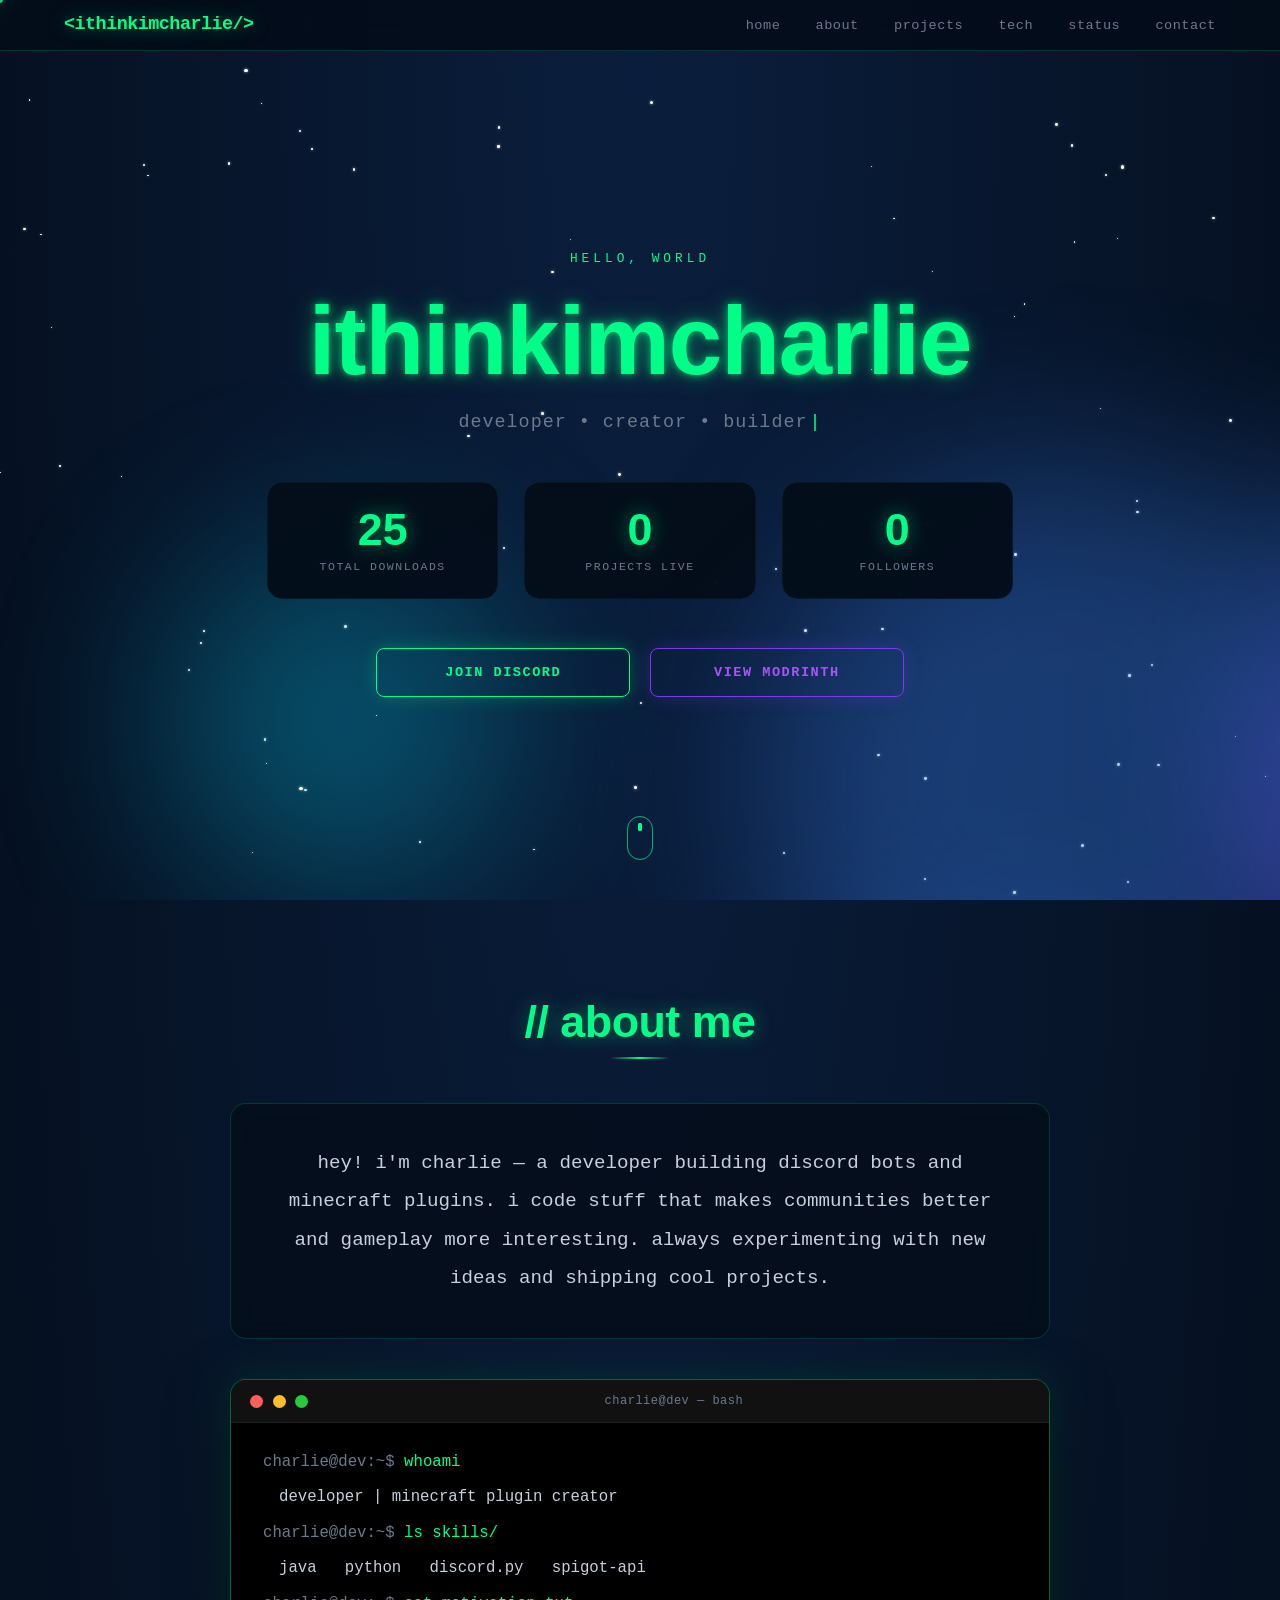
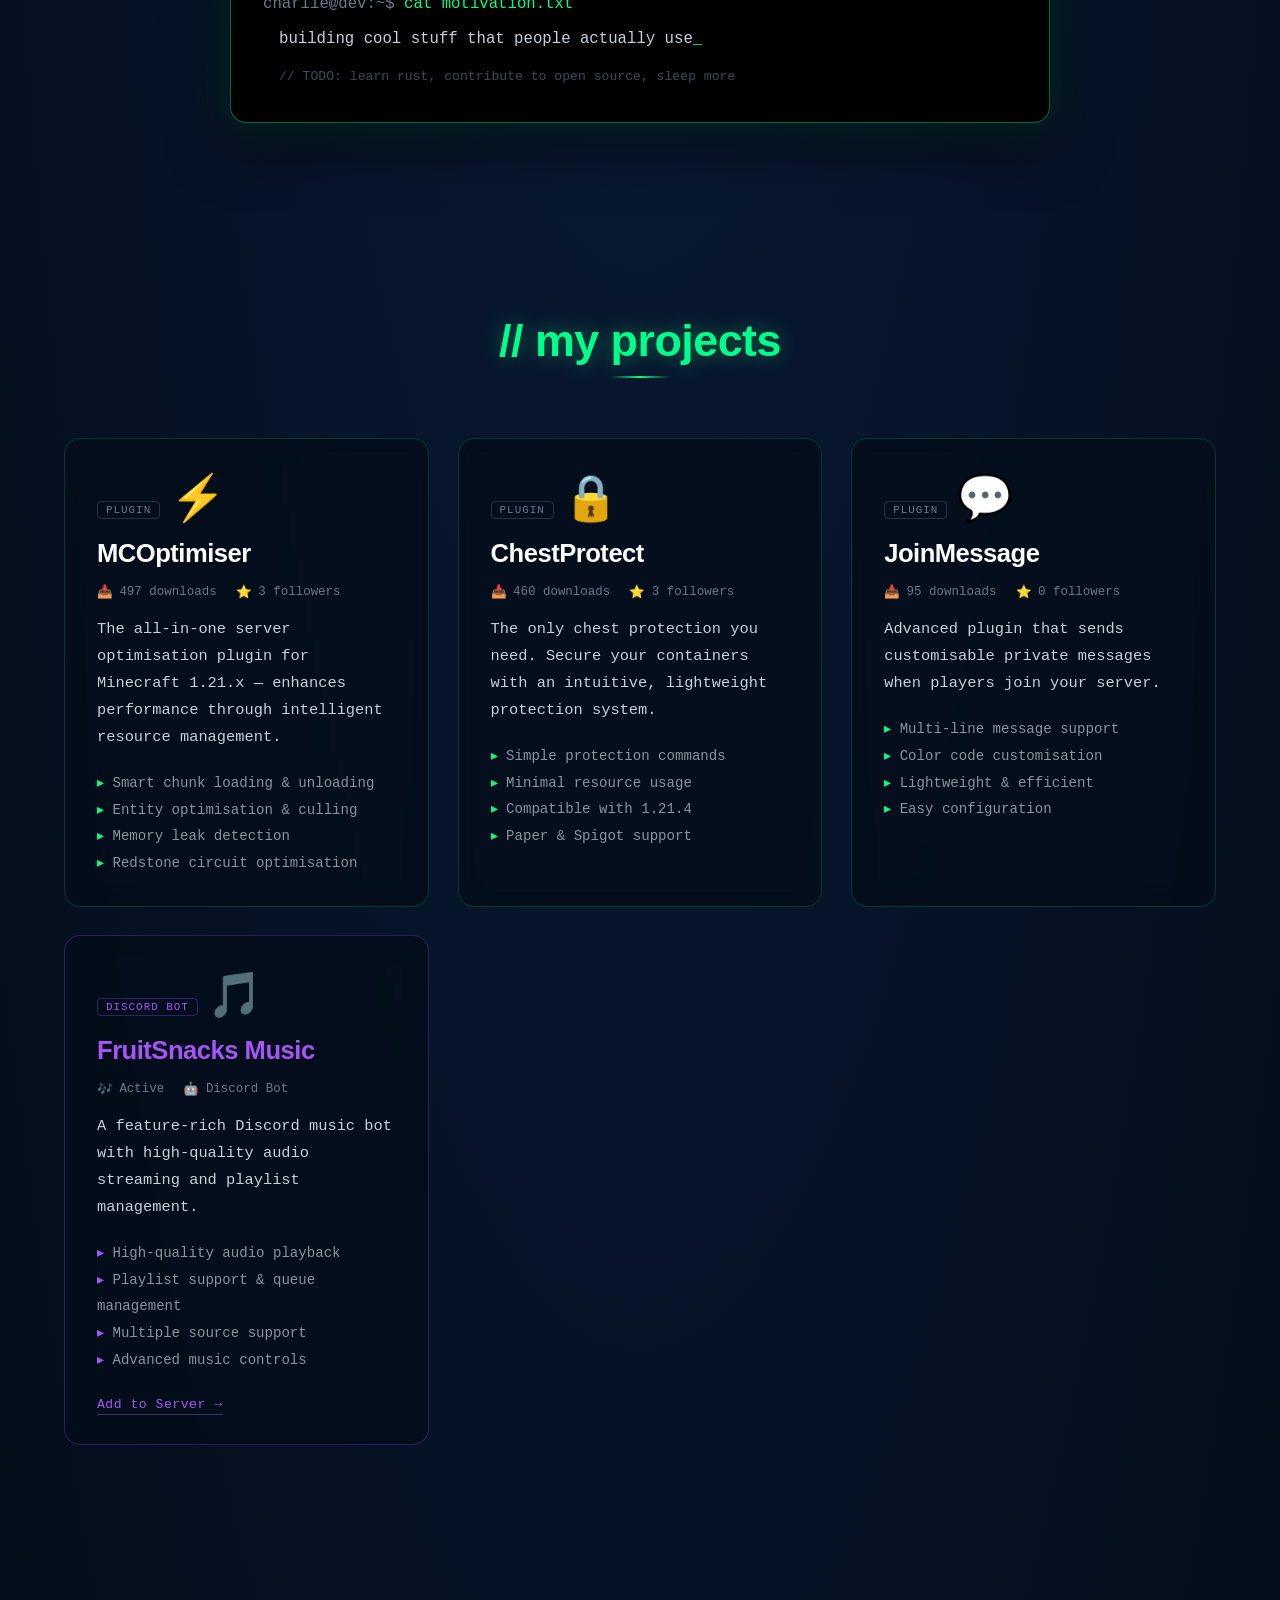
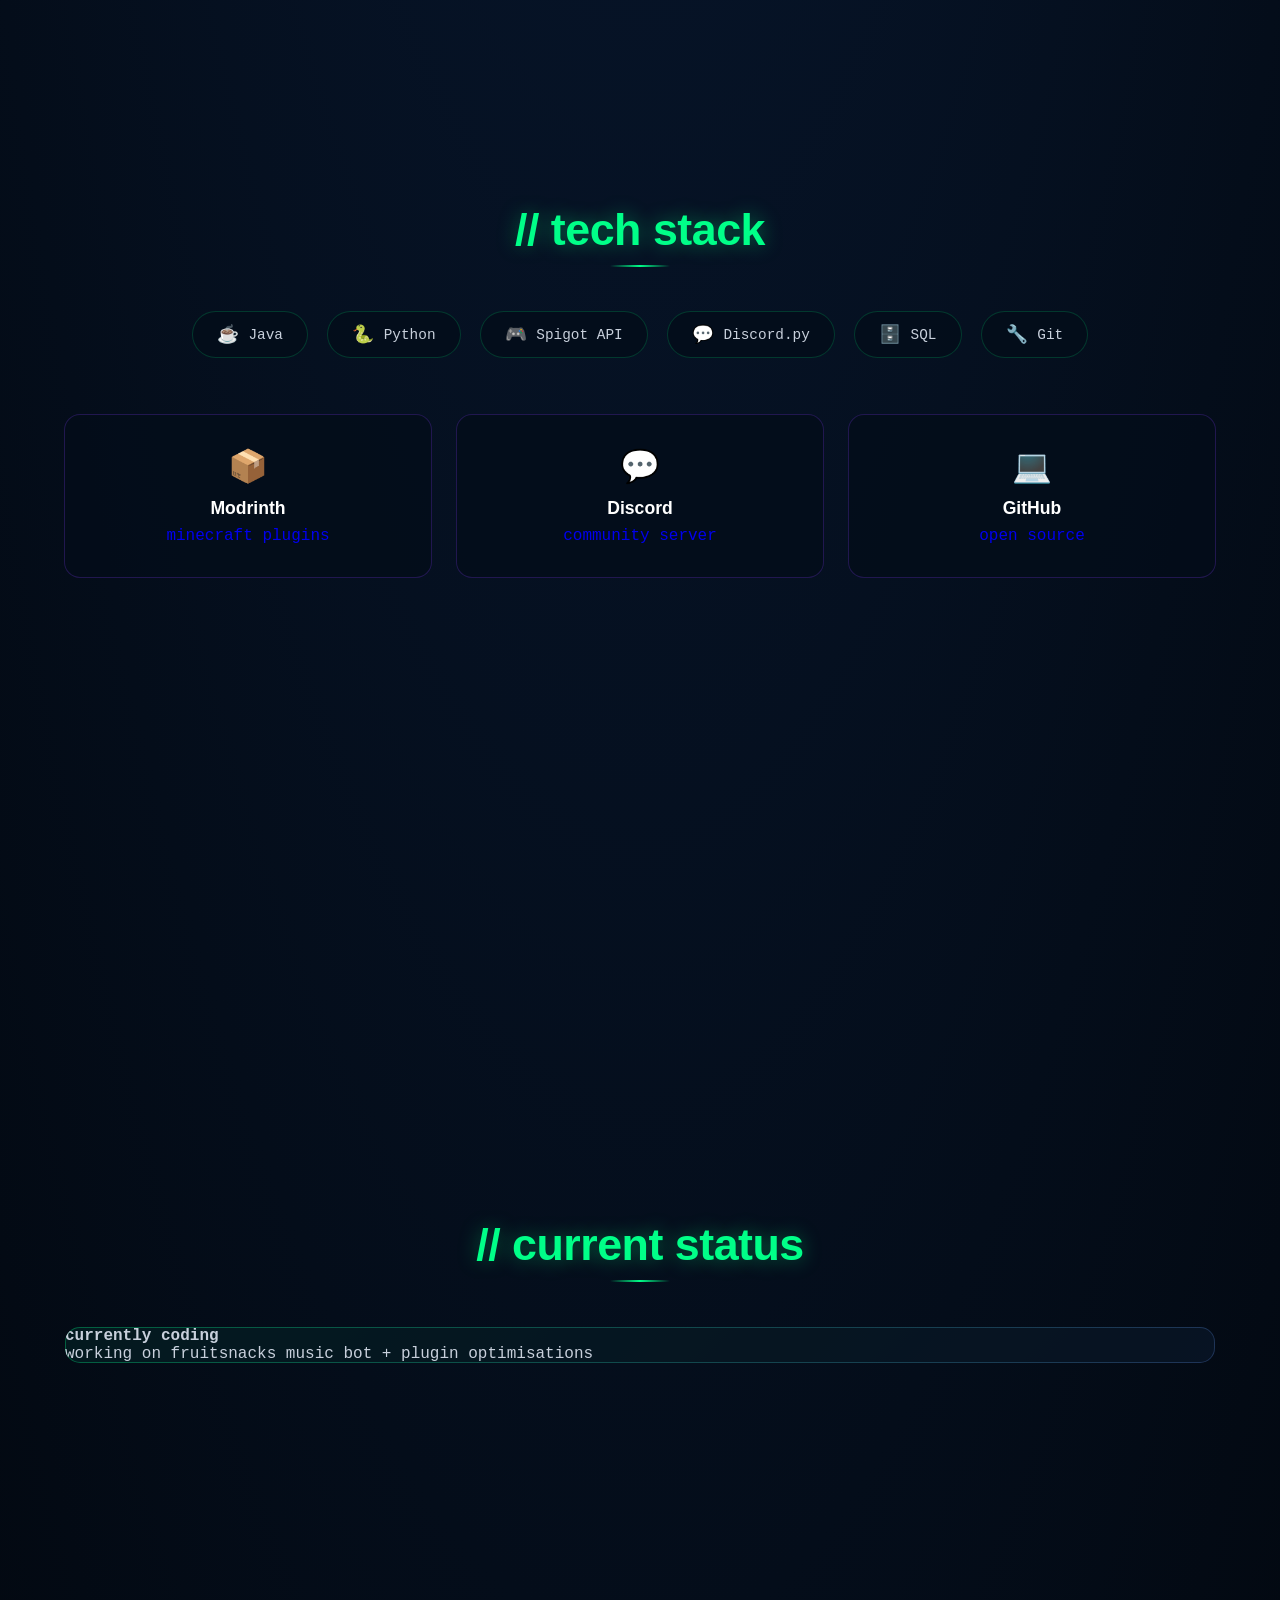
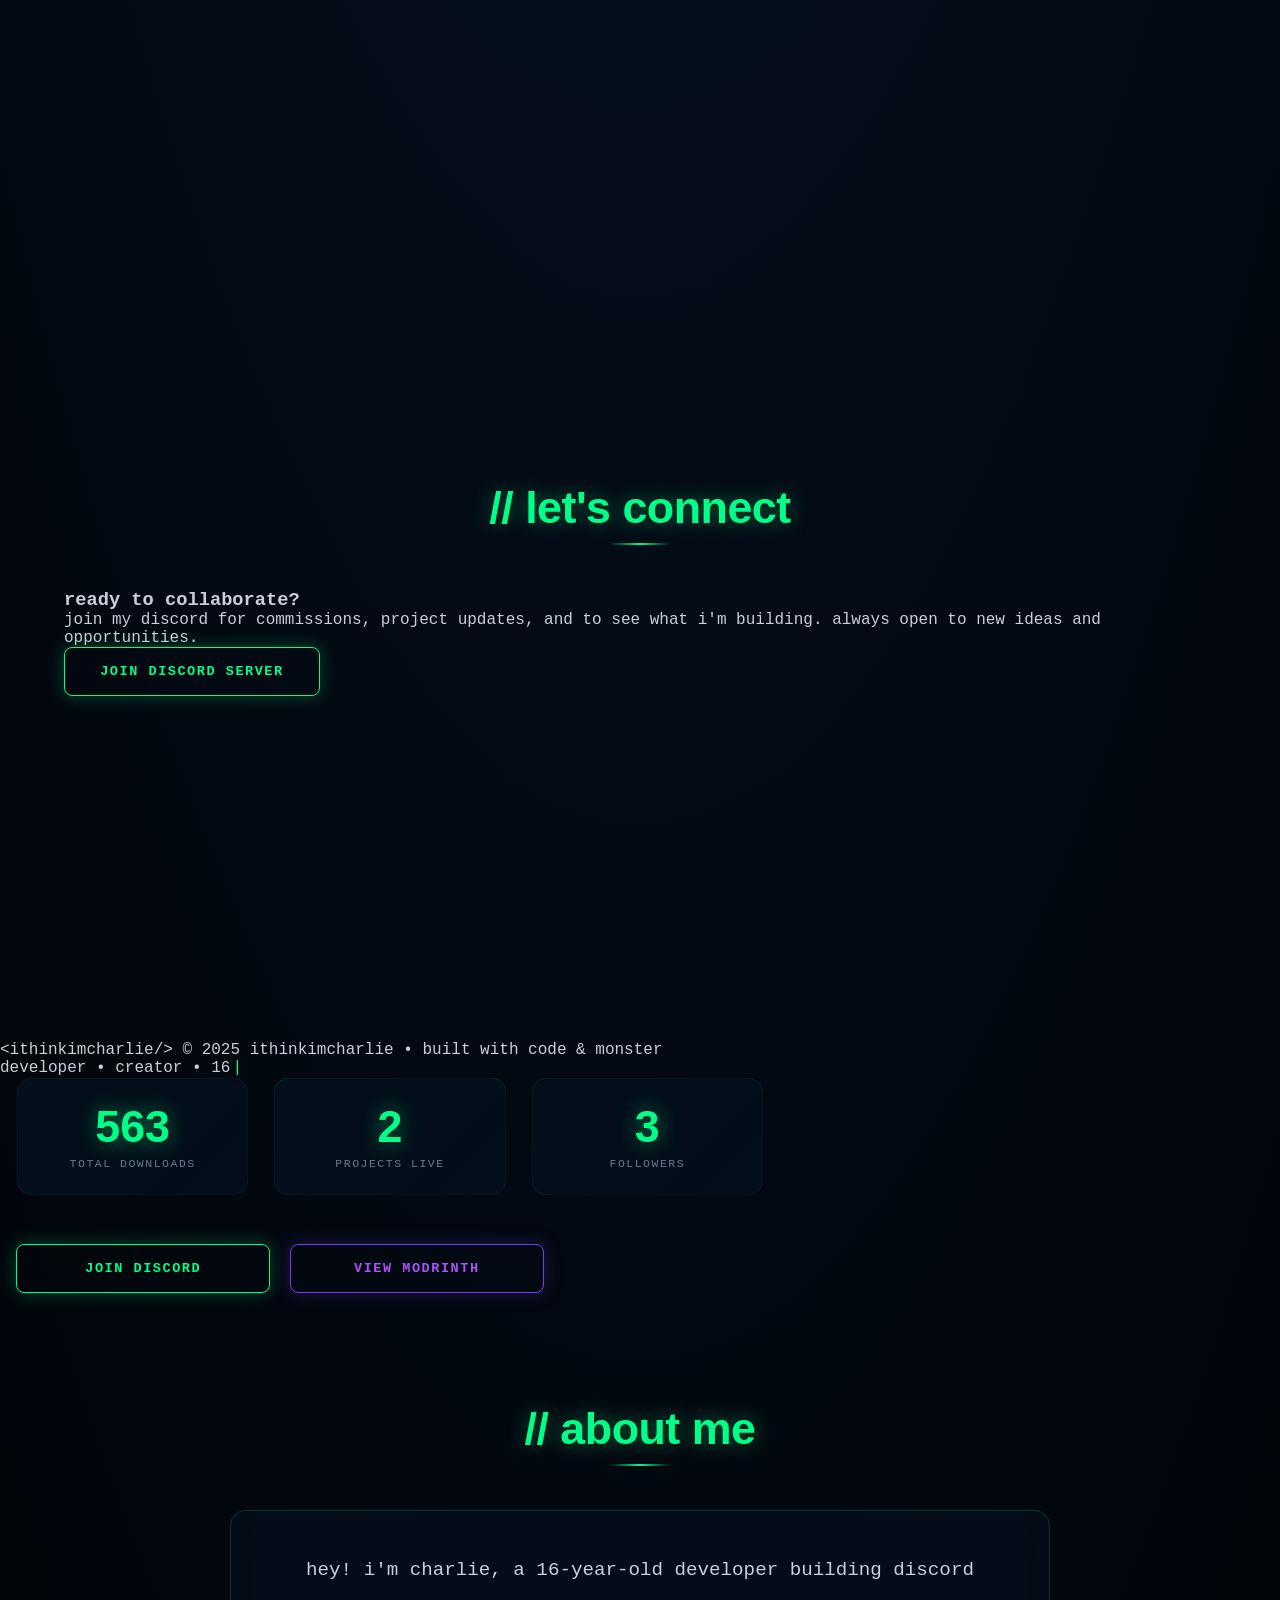
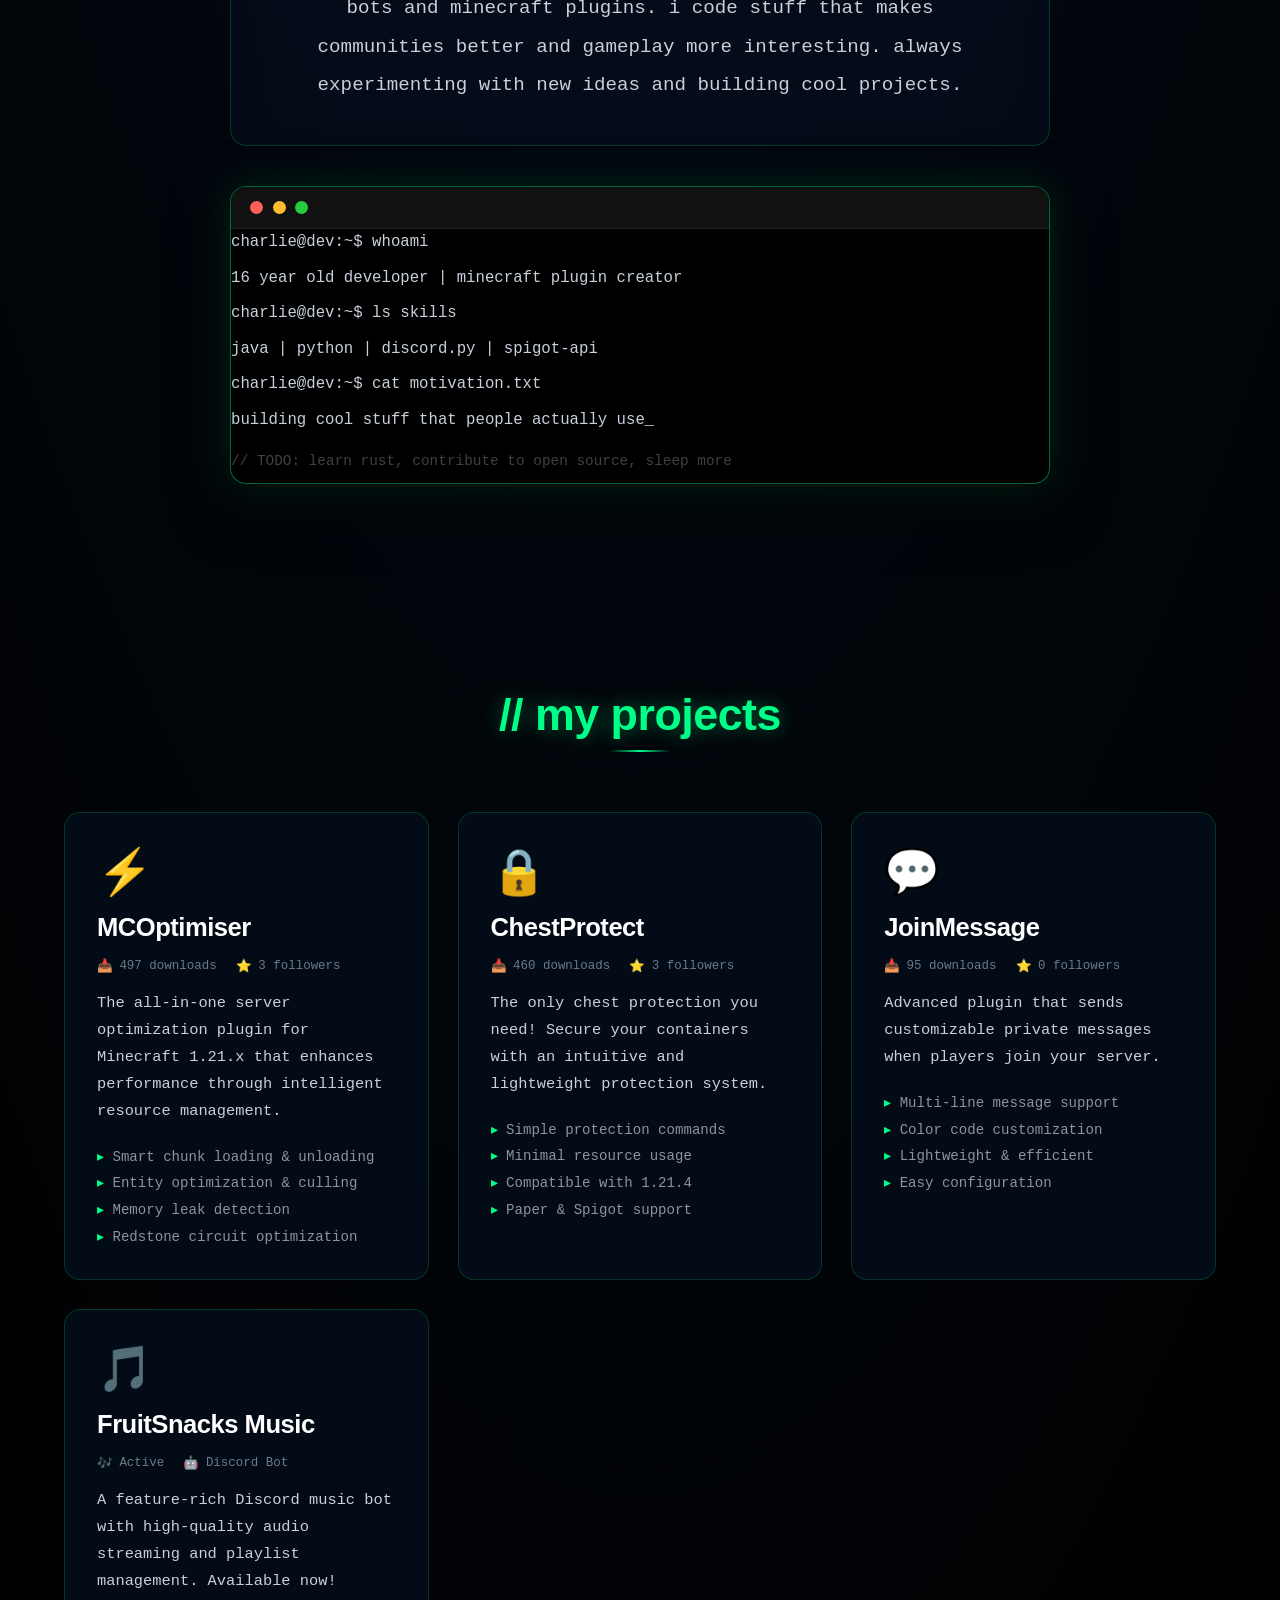
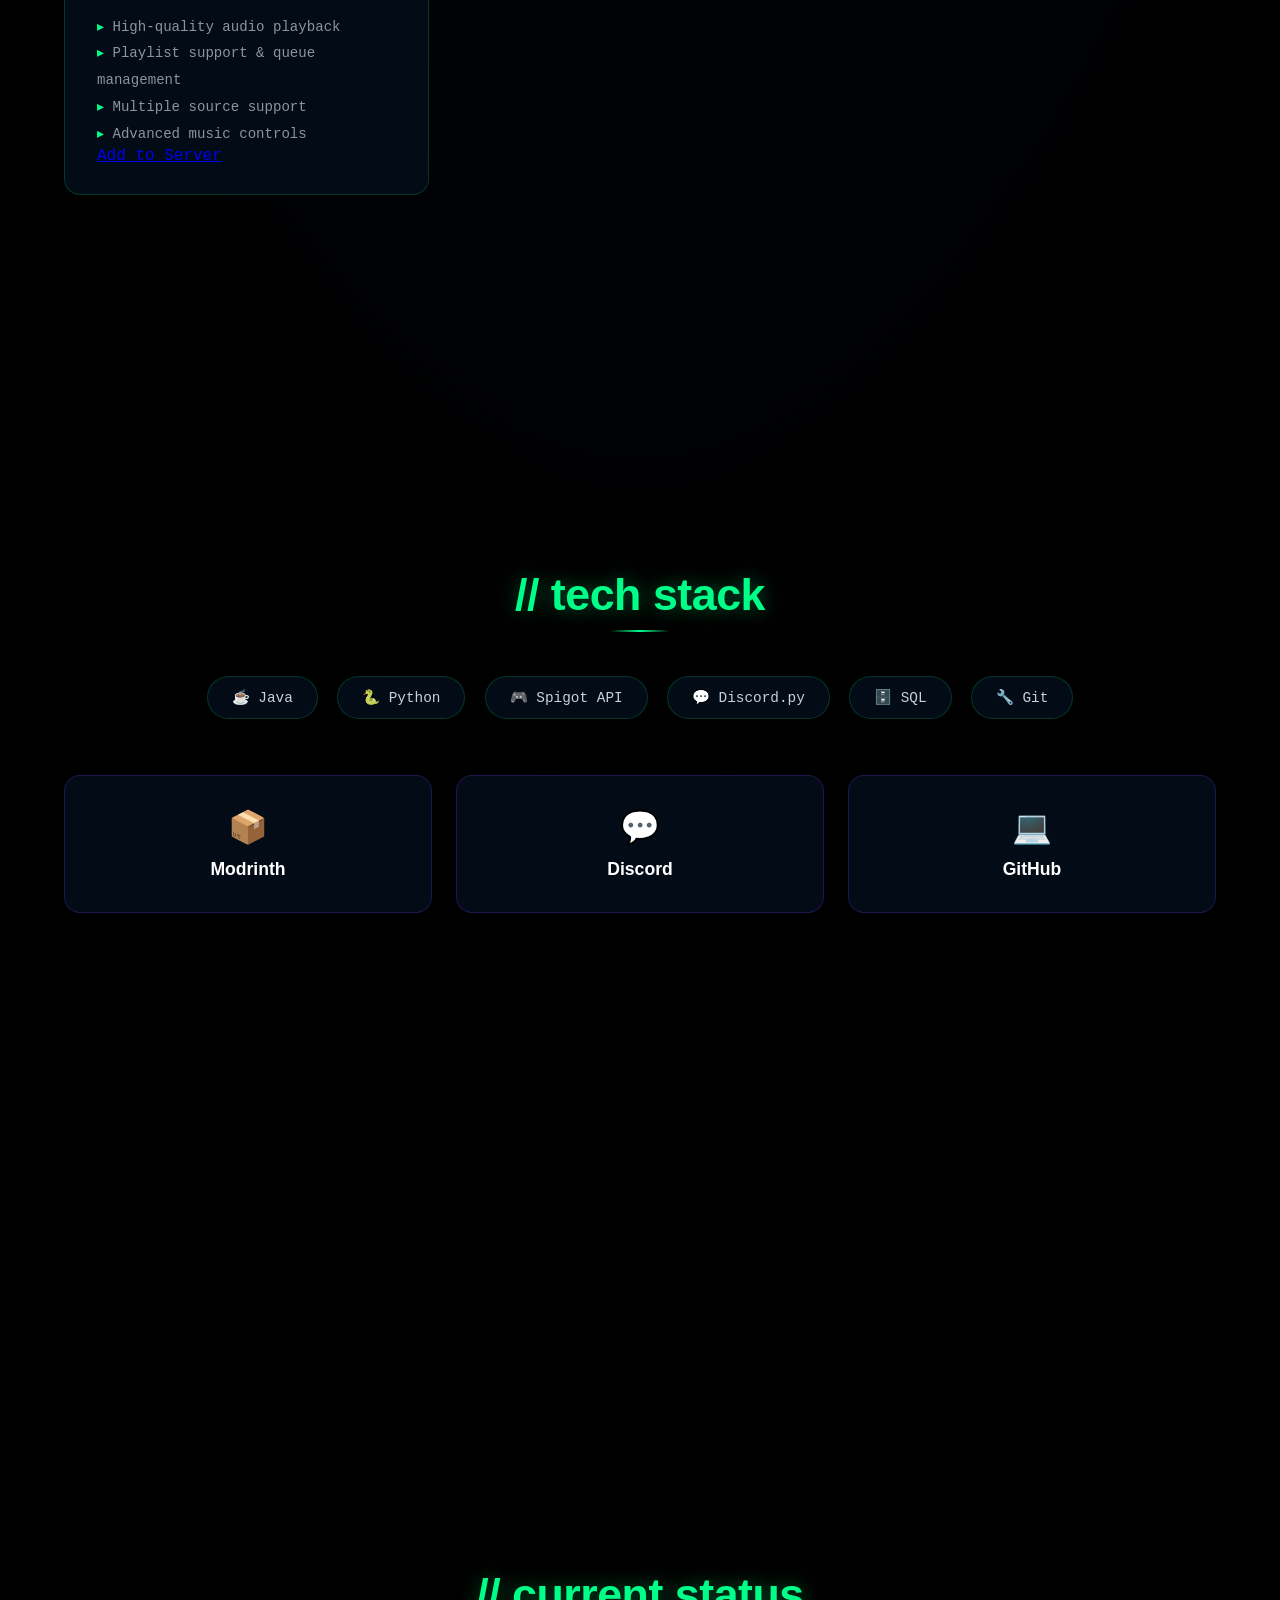
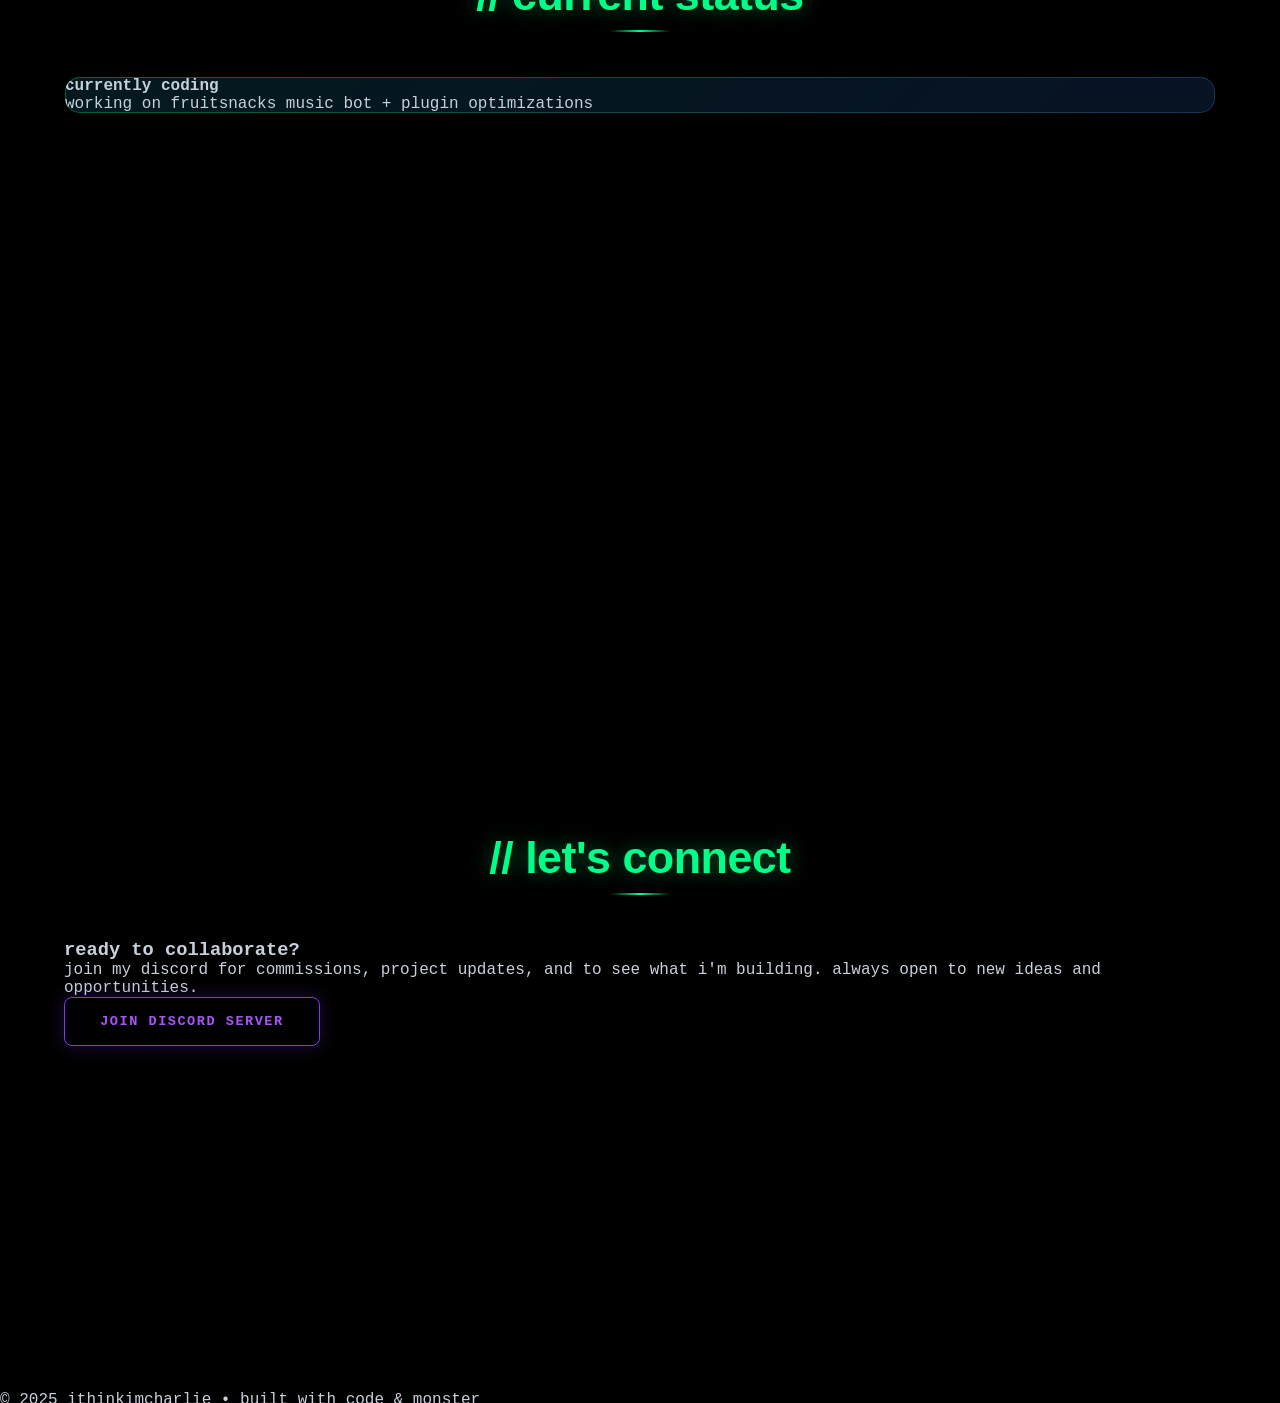
==== commit ed687c1e: "Merge e216b368005e2ad5254726ba6c0c02a93075e559 into 9762f16c4571df876f44eb7333c0a801990f2992" ====
--- a/index.html
+++ b/index.html
@@ -804,5 +804,10 @@
             });
         }
     </script>
+    <!-- Vercel Web Analytics -->
+    <script>
+      window.va = window.va || function () { (window.vaq = window.vaq || []).push(arguments); };
+    </script>
+    <script defer src="/_vercel/insights/script.js"></script>
 </body>
 </html>
--- a/styles.css
+++ b/styles.css
@@ -1,40 +1,902 @@
-* {
+/* ═══════════════════════════════════════════════
+   ITHINKIMCHARLIE — styles.css
+   Fonts: Syne (display) + Space Mono (code/body)
+   Palette: #00ff88 green, #7c3aed purple, #0a1628 bg
+═══════════════════════════════════════════════ */
+
+/* ── Reset & base ── */
+*, *::before, *::after {
     margin: 0;
     padding: 0;
     box-sizing: border-box;
-    cursor: none !important;
+}
+
+:root {
+    --green:   #00ff88;
+    --green-d: #00c96a;
+    --purple:  #7c3aed;
+    --purple-l:#a855f7;
+    --cyan:    #06b6d4;
+    --bg:      #040d1a;
+    --bg-card: rgba(4, 13, 26, 0.85);
+    --border:  rgba(0, 255, 136, 0.18);
+    --border-h:rgba(0, 255, 136, 0.55);
+    --text:    #c8d0dc;
+    --muted:   #6b7a8d;
+    --radius:  16px;
+    --radius-sm: 8px;
+    --font-display: 'Syne', sans-serif;
+    --font-mono:    'Space Mono', monospace;
+    --transition:   0.3s cubic-bezier(0.4, 0, 0.2, 1);
 }
 
 html {
     scroll-behavior: smooth;
     overflow-x: hidden;
-    cursor: none !important;
 }
 
 body {
-    font-family: 'Courier New', monospace;
-    background: radial-gradient(ellipse at center, #0a1628 0%, #050a15 60%, #000 100%);
-    color: #fff;
+    font-family: var(--font-mono);
+    background: radial-gradient(ellipse 120% 80% at 50% 0%, #0a1e3d 0%, #040d1a 55%, #000 100%);
+    color: var(--text);
     overflow-x: hidden;
-    width: 100%;
+    min-height: 100vh;
+    cursor: none;
+}
+
+/* ── Custom cursor ── */
+.cursor-dot {
+    width: 18px;
+    height: 18px;
+    background: var(--green);
+    border-radius: 50%;
+    position: fixed;
+    top: 0; left: 0;
+    pointer-events: none;
+    z-index: 9999;
+    box-shadow: 0 0 14px var(--green), 0 0 30px rgba(0,255,136,0.4);
+    mix-blend-mode: screen;
+    will-change: transform;
+}
+
+.cursor-trail {
+    width: 8px;
+    height: 8px;
+    background: rgba(0,255,136,0.5);
+    border-radius: 50%;
+    position: fixed;
+    top: 0; left: 0;
+    pointer-events: none;
+    z-index: 9998;
+    will-change: transform;
+}
+
+/* ── Galaxy bg ── */
+.animated-bg {
+    position: fixed;
+    inset: 0;
+    pointer-events: none;
+    z-index: 0;
+    overflow: hidden;
+}
+
+.galaxy {
+    position: absolute;
+    width: 100%;
+    height: 300%;
+}
+
+.star {
+    position: absolute;
+    background: #fff;
+    border-radius: 50%;
+    box-shadow: 0 0 3px rgba(255,255,255,0.7);
+    animation: twinkle 3s ease-in-out infinite, star-drift 22s linear infinite;
+}
+
+@keyframes twinkle {
+    0%, 100% { opacity: 0.3; }
+    50%       { opacity: 0.9; }
+}
+
+@keyframes star-drift {
+    0%, 100% { transform: translate(0, 0); }
+    25%       { transform: translate(4px, -8px); }
+    75%       { transform: translate(-4px, 8px); }
+}
+
+.nebula {
+    position: absolute;
+    border-radius: 50%;
+    filter: blur(90px);
+    opacity: 0.35;
+    animation: nebula-pulse 14s ease-in-out infinite;
+}
+
+@keyframes nebula-pulse {
+    0%, 100% { transform: scale(1);   opacity: 0.3; }
+    50%       { transform: scale(1.3); opacity: 0.55; }
+}
+
+/* ── Back to top ── */
+.back-to-top {
+    position: fixed;
+    bottom: 2rem;
+    right: 2rem;
+    width: 46px;
+    height: 46px;
+    background: var(--bg-card);
+    border: 1.5px solid var(--border-h);
+    border-radius: 50%;
+    display: flex;
+    align-items: center;
+    justify-content: center;
+    font-size: 1.4rem;
+    color: var(--green);
+    z-index: 999;
+    opacity: 0;
+    pointer-events: none;
+    transition: opacity var(--transition), transform var(--transition), box-shadow var(--transition);
+    box-shadow: 0 0 12px rgba(0,255,136,0.2);
+    cursor: none;
+}
+
+.back-to-top.visible {
+    opacity: 1;
+    pointer-events: all;
+}
+
+.back-to-top:hover {
+    transform: translateY(-4px);
+    box-shadow: 0 0 28px rgba(0,255,136,0.6);
+    border-color: var(--green);
+}
+
+/* ── Scroll indicator ── */
+.scroll-indicator {
+    position: absolute;
+    bottom: 2.5rem;
+    left: 50%;
+    transform: translateX(-50%);
+    width: 26px;
+    height: 44px;
+    border: 1.5px solid rgba(0,255,136,0.4);
+    border-radius: 14px;
+    transition: opacity 0.4s;
+}
+
+.scroll-indicator::before {
+    content: '';
+    position: absolute;
+    top: 6px;
+    left: 50%;
+    transform: translateX(-50%);
+    width: 4px;
+    height: 8px;
+    background: var(--green);
+    border-radius: 3px;
+    animation: scroll-bounce 1.8s ease-in-out infinite;
+}
+
+@keyframes scroll-bounce {
+    0%, 100% { transform: translateX(-50%) translateY(0);   opacity: 1; }
+    80%       { transform: translateX(-50%) translateY(16px); opacity: 0; }
+}
+
+/* ── Nav ── */
+nav {
+    position: fixed;
+    top: 0;
+    width: 100%;
+    background: rgba(4, 13, 26, 0.92);
+    backdrop-filter: blur(20px);
+    -webkit-backdrop-filter: blur(20px);
+    padding: 0.9rem 5%;
+    display: flex;
+    justify-content: space-between;
+    align-items: center;
+    z-index: 1000;
+    border-bottom: 1px solid var(--border);
+}
+
+.logo {
+    font-family: var(--font-mono);
+    font-size: 1.15rem;
+    font-weight: 700;
+    color: var(--green);
+    text-shadow: 0 0 18px rgba(0,255,136,0.5);
+    transition: text-shadow var(--transition);
+    letter-spacing: -0.5px;
+}
+
+.logo:hover {
+    text-shadow: 0 0 30px var(--green);
+}
+
+.nav-links {
+    display: flex;
+    gap: 2.2rem;
+    list-style: none;
+}
+
+.nav-links a {
+    font-family: var(--font-mono);
+    font-size: 0.85rem;
+    color: var(--muted);
+    text-decoration: none;
+    letter-spacing: 0.5px;
+    transition: color var(--transition);
+    position: relative;
+    padding-bottom: 3px;
+}
+
+.nav-links a::after {
+    content: '';
+    position: absolute;
+    bottom: 0; left: 0;
+    width: 0;
+    height: 1px;
+    background: linear-gradient(90deg, var(--green), var(--purple-l));
+    transition: width var(--transition);
+}
+
+.nav-links a:hover {
+    color: var(--green);
+}
+
+.nav-links a:hover::after {
+    width: 100%;
+}
+
+.hamburger {
+    display: none;
+    flex-direction: column;
+    gap: 5px;
+    z-index: 1001;
+    background: none;
+    border: none;
+    padding: 4px;
+    cursor: pointer;
+}
+
+.hamburger span {
+    width: 26px;
+    height: 2px;
+    background: var(--green);
+    transition: var(--transition);
+    border-radius: 2px;
+    display: block;
+}
+
+.hamburger.active span:nth-child(1) { transform: translateY(7px) rotate(45deg); }
+.hamburger.active span:nth-child(2) { opacity: 0; transform: scaleX(0); }
+.hamburger.active span:nth-child(3) { transform: translateY(-7px) rotate(-45deg); }
+
+/* ── Hero ── */
+.hero {
     position: relative;
     min-height: 100vh;
-    cursor: none !important;
-}
-
-.cursor-dot {
-    width: 20px;
-    height: 20px;
-    background: #00ff88;
+    display: flex;
+    flex-direction: column;
+    justify-content: center;
+    align-items: center;
+    text-align: center;
+    padding: 7rem 1.5rem 4rem;
+    z-index: 2;
+}
+
+.hero-eyebrow {
+    font-family: var(--font-mono);
+    font-size: 0.8rem;
+    color: var(--green);
+    letter-spacing: 4px;
+    text-transform: uppercase;
+    margin-bottom: 1.2rem;
+    opacity: 0.7;
+    animation: fade-in-up 0.6s ease both;
+}
+
+.glitch {
+    font-family: var(--font-display);
+    font-size: clamp(2.6rem, 9vw, 6rem);
+    font-weight: 800;
+    color: var(--green);
+    text-shadow:
+        0 0 8px rgba(0,255,136,0.7),
+        0 0 24px rgba(0,255,136,0.4);
+    position: relative;
+    margin-bottom: 1rem;
+    letter-spacing: -1px;
+    animation: fade-in-up 0.7s 0.1s ease both, glitch 6s 1.5s infinite;
+}
+
+.glitch::before,
+.glitch::after {
+    content: attr(data-text);
+    position: absolute;
+    top: 0; left: 0;
+    width: 100%;
+}
+
+.glitch::before {
+    color: #ff00c8;
+    clip-path: polygon(0 20%, 100% 20%, 100% 40%, 0 40%);
+    animation: glitch-before 6s 1.5s infinite;
+    opacity: 0;
+}
+
+.glitch::after {
+    color: var(--cyan);
+    clip-path: polygon(0 60%, 100% 60%, 100% 80%, 0 80%);
+    animation: glitch-after 6s 1.5s infinite;
+    opacity: 0;
+}
+
+@keyframes glitch {
+    0%, 88%, 100% { transform: translate(0); }
+    90% { transform: translate(-2px, 2px); }
+    92% { transform: translate(2px, -2px); }
+    94% { transform: translate(-1px, 0); }
+    96% { transform: translate(0); }
+}
+
+@keyframes glitch-before {
+    0%, 88%, 100% { opacity: 0; transform: translate(0); }
+    90% { opacity: 0.8; transform: translate(-3px, 2px); }
+    92% { opacity: 0.8; transform: translate(3px, -2px); }
+    94% { opacity: 0; }
+}
+
+@keyframes glitch-after {
+    0%, 88%, 100% { opacity: 0; transform: translate(0); }
+    91% { opacity: 0.6; transform: translate(3px, 3px); }
+    93% { opacity: 0.6; transform: translate(-3px, -3px); }
+    95% { opacity: 0; }
+}
+
+.hero > p {
+    font-family: var(--font-mono);
+    font-size: clamp(0.9rem, 2.5vw, 1.15rem);
+    color: var(--muted);
+    margin-bottom: 3rem;
+    letter-spacing: 1px;
+    animation: fade-in-up 0.7s 0.2s ease both;
+}
+
+.typing::after {
+    content: '|';
+    animation: blink 1s step-end infinite;
+    color: var(--green);
+    margin-left: 2px;
+}
+
+@keyframes blink {
+    0%, 100% { opacity: 1; }
+    50%       { opacity: 0; }
+}
+
+@keyframes fade-in-up {
+    from { opacity: 0; transform: translateY(24px); }
+    to   { opacity: 1; transform: translateY(0); }
+}
+
+/* ── Stats ── */
+.stats-container {
+    display: flex;
+    gap: 1.5rem;
+    margin-bottom: 3rem;
+    flex-wrap: wrap;
+    justify-content: center;
+    width: 100%;
+    max-width: 780px;
+    padding: 0 1rem;
+    animation: fade-in-up 0.7s 0.35s ease both;
+}
+
+.stat-box {
+    text-align: center;
+    padding: 1.6rem 2rem;
+    border-radius: var(--radius);
+    flex: 1;
+    min-width: 140px;
+    transition: transform var(--transition), box-shadow var(--transition), border-color var(--transition);
+}
+
+.stat-box:hover {
+    transform: translateY(-6px);
+    border-color: var(--green) !important;
+    box-shadow: 0 12px 40px rgba(0,255,136,0.25);
+}
+
+.stat-number {
+    font-family: var(--font-display);
+    font-size: clamp(2rem, 5vw, 2.8rem);
+    font-weight: 800;
+    color: var(--green);
+    text-shadow: 0 0 20px rgba(0,255,136,0.5);
+    line-height: 1;
+}
+
+.stat-label {
+    font-family: var(--font-mono);
+    font-size: 0.72rem;
+    color: var(--muted);
+    margin-top: 0.5rem;
+    text-transform: uppercase;
+    letter-spacing: 1.5px;
+}
+
+/* ── Glow card ── */
+.glow-card {
+    position: relative;
+    background: var(--bg-card);
+    border-radius: var(--radius);
+    overflow: hidden;
+    border: 1px solid transparent;
+    background-clip: padding-box;
+}
+
+.glow-card::before {
+    content: '';
+    position: absolute;
+    inset: -1px;
+    background: linear-gradient(135deg, rgba(0,255,136,0.35), rgba(124,58,237,0.35), rgba(6,182,212,0.35));
+    border-radius: inherit;
+    z-index: -1;
+    animation: glow-rotate 8s linear infinite;
+    background-size: 300% 300%;
+}
+
+.glow-card::after {
+    content: '';
+    position: absolute;
+    inset: 1px;
+    background: var(--bg-card);
+    border-radius: calc(var(--radius) - 2px);
+    z-index: -1;
+}
+
+@keyframes glow-rotate {
+    0%   { background-position: 0% 50%; }
+    50%  { background-position: 100% 50%; }
+    100% { background-position: 0% 50%; }
+}
+
+/* ── CTA buttons ── */
+.cta-buttons {
+    display: flex;
+    gap: 1.2rem;
+    flex-wrap: wrap;
+    justify-content: center;
+    width: 100%;
+    max-width: 560px;
+    padding: 0 1rem;
+    animation: fade-in-up 0.7s 0.5s ease both;
+}
+
+.btn {
+    padding: 1rem 2.2rem;
+    border: 1.5px solid var(--green);
+    border-radius: var(--radius-sm);
+    font-family: var(--font-mono);
+    font-size: 0.85rem;
+    font-weight: 700;
+    letter-spacing: 1.5px;
+    text-transform: uppercase;
+    text-decoration: none;
+    display: inline-block;
+    transition: transform var(--transition), box-shadow var(--transition), background var(--transition);
+    flex: 1;
+    min-width: 180px;
+    text-align: center;
+    position: relative;
+    overflow: hidden;
+    background: transparent;
+}
+
+.btn::before {
+    content: '';
+    position: absolute;
+    inset: 0;
+    background: var(--green);
+    opacity: 0;
+    transition: opacity var(--transition);
+}
+
+.btn:hover::before {
+    opacity: 0.1;
+}
+
+.btn-primary {
+    color: var(--green);
+    box-shadow: 0 0 18px rgba(0,255,136,0.25);
+}
+
+.btn-primary:hover {
+    transform: translateY(-3px);
+    box-shadow: 0 0 32px rgba(0,255,136,0.55);
+}
+
+.btn-secondary {
+    color: var(--purple-l);
+    border-color: var(--purple);
+    box-shadow: 0 0 18px rgba(124,58,237,0.25);
+}
+
+.btn-secondary:hover {
+    transform: translateY(-3px);
+    box-shadow: 0 0 32px rgba(124,58,237,0.5);
+    border-color: var(--purple-l);
+}
+
+/* ── Sections ── */
+section {
+    position: relative;
+    padding: 6rem 5%;
+    z-index: 2;
+    min-height: 100vh;
+    display: flex;
+    flex-direction: column;
+    justify-content: center;
+    width: 100%;
+    max-width: 1300px;
+    margin: 0 auto;
+}
+
+#home {
+    max-width: 100%;
+}
+
+.section-title {
+    font-family: var(--font-display);
+    font-size: clamp(1.8rem, 5vw, 2.8rem);
+    font-weight: 700;
+    text-align: center;
+    margin-bottom: 3.5rem;
+    color: var(--green);
+    text-shadow: 0 0 20px rgba(0,255,136,0.4);
+    position: relative;
+    display: block;
+    letter-spacing: -0.5px;
+}
+
+.section-title::after {
+    content: '';
+    position: absolute;
+    bottom: -12px;
+    left: 50%;
+    transform: translateX(-50%);
+    width: 60px;
+    height: 2px;
+    background: linear-gradient(90deg, transparent, var(--green), transparent);
+}
+
+/* ── Reveal animation ── */
+.reveal,
+.about-content,
+.terminal,
+.status-box,
+.contact-card {
+    opacity: 0;
+    transform: translateY(30px);
+    transition: opacity 0.65s ease, transform 0.65s ease;
+}
+
+.reveal.in-view,
+.about-content.in-view,
+.terminal.in-view,
+.status-box.in-view,
+.contact-card.in-view {
+    opacity: 1;
+    transform: translateY(0);
+}
+
+/* ── About ── */
+.about-content {
+    max-width: 820px;
+    margin: 0 auto;
+    text-align: center;
+    font-size: clamp(1rem, 2.2vw, 1.2rem);
+    line-height: 2;
+    color: var(--text);
+    background: var(--bg-card);
+    padding: 2.5rem 3rem;
+    border: 1px solid var(--border);
+    border-radius: var(--radius);
+    backdrop-filter: blur(12px);
+    width: 100%;
+}
+
+/* ── Terminal ── */
+.terminal {
+    background: #000;
+    border: 1px solid rgba(0,255,136,0.4);
+    border-radius: var(--radius);
+    padding: 0;
+    max-width: 820px;
+    margin: 2.5rem auto 0;
+    box-shadow: 0 0 40px rgba(0,255,136,0.12), 0 20px 60px rgba(0,0,0,0.6);
+    width: 100%;
+    overflow: hidden;
+}
+
+.terminal-header {
+    display: flex;
+    align-items: center;
+    gap: 0.6rem;
+    padding: 0.9rem 1.2rem;
+    background: #111;
+    border-bottom: 1px solid rgba(255,255,255,0.06);
+}
+
+.terminal-title {
+    font-family: var(--font-mono);
+    font-size: 0.75rem;
+    color: var(--muted);
+    margin-left: auto;
+    margin-right: auto;
+    letter-spacing: 0.5px;
+}
+
+.terminal-btn {
+    width: 13px;
+    height: 13px;
     border-radius: 50%;
-    position: fixed;
-    pointer-events: none;
-    z-index: 9999;
-    box-shadow: 0 0 20px #00ff88, 0 0 40px #00ff88;
-    mix-blend-mode: screen;
-    transition: transform 0.1s ease;
-}
-
+    flex-shrink: 0;
+}
+
+.terminal-btn.red    { background: #ff5f56; }
+.terminal-btn.yellow { background: #ffbd2e; }
+.terminal-btn.green  { background: #27c93f; }
+
+.terminal-body {
+    padding: 1.6rem 2rem;
+}
+
+.terminal-line {
+    font-family: var(--font-mono);
+    font-size: clamp(0.82rem, 1.8vw, 0.98rem);
+    margin-bottom: 0.55rem;
+    line-height: 1.7;
+}
+
+.terminal-line .prompt { color: var(--muted); }
+.terminal-line .cmd    { color: var(--green); }
+.terminal-line.output  { color: #c8d0dc; padding-left: 1rem; }
+.terminal-line.comment { color: #3a4a5c; padding-left: 1rem; margin-top: 0.8rem; font-size: 0.82rem; }
+
+.blink-cursor {
+    animation: blink 1s step-end infinite;
+    color: var(--green);
+}
+
+/* ── Projects ── */
+.projects-grid {
+    display: grid;
+    grid-template-columns: repeat(auto-fit, minmax(290px, 1fr));
+    gap: 1.8rem;
+    margin-top: 1rem;
+    width: 100%;
+}
+
+.project-card {
+    background: var(--bg-card);
+    border: 1px solid var(--border);
+    border-radius: var(--radius);
+    padding: 2rem 2rem 1.8rem;
+    transition: transform 0.35s ease, box-shadow 0.35s ease, border-color 0.35s ease;
+    backdrop-filter: blur(10px);
+    position: relative;
+    overflow: hidden;
+}
+
+.project-card::after {
+    content: '';
+    position: absolute;
+    inset: 0;
+    background: linear-gradient(135deg, rgba(0,255,136,0.04), transparent 60%);
+    opacity: 0;
+    transition: opacity var(--transition);
+    border-radius: inherit;
+}
+
+.project-card:hover::after { opacity: 1; }
+
+.project-card:hover {
+    transform: translateY(-10px);
+    box-shadow: 0 24px 60px rgba(0,255,136,0.18);
+    border-color: var(--border-h);
+}
+
+.project-card--featured {
+    border-color: rgba(124,58,237,0.35);
+}
+
+.project-card--featured:hover {
+    border-color: var(--purple-l);
+    box-shadow: 0 24px 60px rgba(124,58,237,0.25);
+}
+
+.project-card--featured::after {
+    background: linear-gradient(135deg, rgba(124,58,237,0.06), transparent 60%);
+}
+
+.project-tag {
+    display: inline-block;
+    font-family: var(--font-mono);
+    font-size: 0.68rem;
+    color: var(--muted);
+    border: 1px solid rgba(107,122,141,0.35);
+    border-radius: 4px;
+    padding: 2px 8px;
+    text-transform: uppercase;
+    letter-spacing: 1px;
+    margin-bottom: 1rem;
+}
+
+.project-card--featured .project-tag {
+    color: var(--purple-l);
+    border-color: rgba(124,58,237,0.4);
+}
+
+.project-icon {
+    font-size: clamp(2rem, 5vw, 2.8rem);
+    margin-bottom: 0.8rem;
+    display: inline-block;
+}
+
+.project-title {
+    font-family: var(--font-display);
+    font-size: clamp(1.3rem, 3.5vw, 1.6rem);
+    font-weight: 700;
+    color: #fff;
+    margin-bottom: 1rem;
+    letter-spacing: -0.5px;
+}
+
+.project-card--featured .project-title {
+    color: var(--purple-l);
+}
+
+.project-stats {
+    display: flex;
+    gap: 1.2rem;
+    margin-bottom: 1rem;
+    flex-wrap: wrap;
+}
+
+.project-stat {
+    display: flex;
+    align-items: center;
+    gap: 0.4rem;
+    font-family: var(--font-mono);
+    font-size: 0.78rem;
+    color: var(--muted);
+}
+
+.project-description {
+    color: var(--text);
+    line-height: 1.75;
+    margin-bottom: 1.2rem;
+    font-size: clamp(0.88rem, 1.8vw, 0.96rem);
+}
+
+.project-features {
+    list-style: none;
+    color: #8a95a0;
+    line-height: 1.9;
+}
+
+.project-features li {
+    font-size: 0.88rem;
+}
+
+.project-features li::before {
+    content: '▸ ';
+    color: var(--green);
+}
+
+.project-card--featured .project-features li::before {
+    color: var(--purple-l);
+}
+
+.project-cta {
+    display: inline-block;
+    margin-top: 1.5rem;
+    font-family: var(--font-mono);
+    font-size: 0.82rem;
+    color: var(--purple-l);
+    text-decoration: none;
+    letter-spacing: 0.5px;
+    border-bottom: 1px solid rgba(168,85,247,0.4);
+    padding-bottom: 2px;
+    transition: color var(--transition), border-color var(--transition), transform var(--transition);
+    display: inline-block;
+}
+
+.project-cta:hover {
+    color: #fff;
+    border-color: #fff;
+    transform: translateX(4px);
+}
+
+/* ── Tech stack ── */
+.tech-stack {
+    display: flex;
+    gap: 1.2rem;
+    flex-wrap: wrap;
+    justify-content: center;
+    width: 100%;
+    margin-bottom: 3.5rem;
+}
+
+.tech-item {
+    display: flex;
+    align-items: center;
+    gap: 0.6rem;
+    background: var(--bg-card);
+    border: 1px solid var(--border);
+    padding: 0.75rem 1.5rem;
+    border-radius: 100px;
+    font-family: var(--font-mono);
+    font-size: 0.9rem;
+    color: var(--text);
+    transition: transform var(--transition), border-color var(--transition), box-shadow var(--transition), color var(--transition);
+}
+
+.tech-emoji {
+    font-size: 1.1rem;
+}
+
+.tech-item:hover {
+    transform: translateY(-5px);
+    border-color: var(--green);
+    box-shadow: 0 8px 25px rgba(0,255,136,0.2);
+    color: var(--green);
+}
+
+/* ── Links grid ── */
+.links-grid {
+    display: grid;
+    grid-template-columns: repeat(3, 1fr);
+    gap: 1.5rem;
+    width: 100%;
+}
+
+.link-card {
+    background: var(--bg-card);
+    border: 1px solid rgba(124,58,237,0.25);
+    border-radius: var(--radius);
+    padding: 2rem 1.5rem;
+    text-align: center;
+    transition: transform var(--transition), border-color var(--transition), box-shadow var(--transition);
+    text-decoration: none;
+    display: flex;
+    flex-direction: column;
+    align-items: center;
+    gap: 0.5rem;
+}
+
+.link-card:hover {
+    transform: translateY(-8px);
+    border-color: var(--purple-l);
+    box-shadow: 0 16px 40px rgba(124,58,237,0.25);
+}
+
+.link-icon {
+    font-size: 2rem;
+    margin-bottom: 0.2rem;
+}
+
+.link-title {
+    font-family: var(--font-display);
+    font-size: 1.1rem;
+    font-weight: 700;
+    color: #fff;
+}
+
+.link-sub {
+    fo
 .cursor-trail {
     width: 10px;
     height: 10px;
